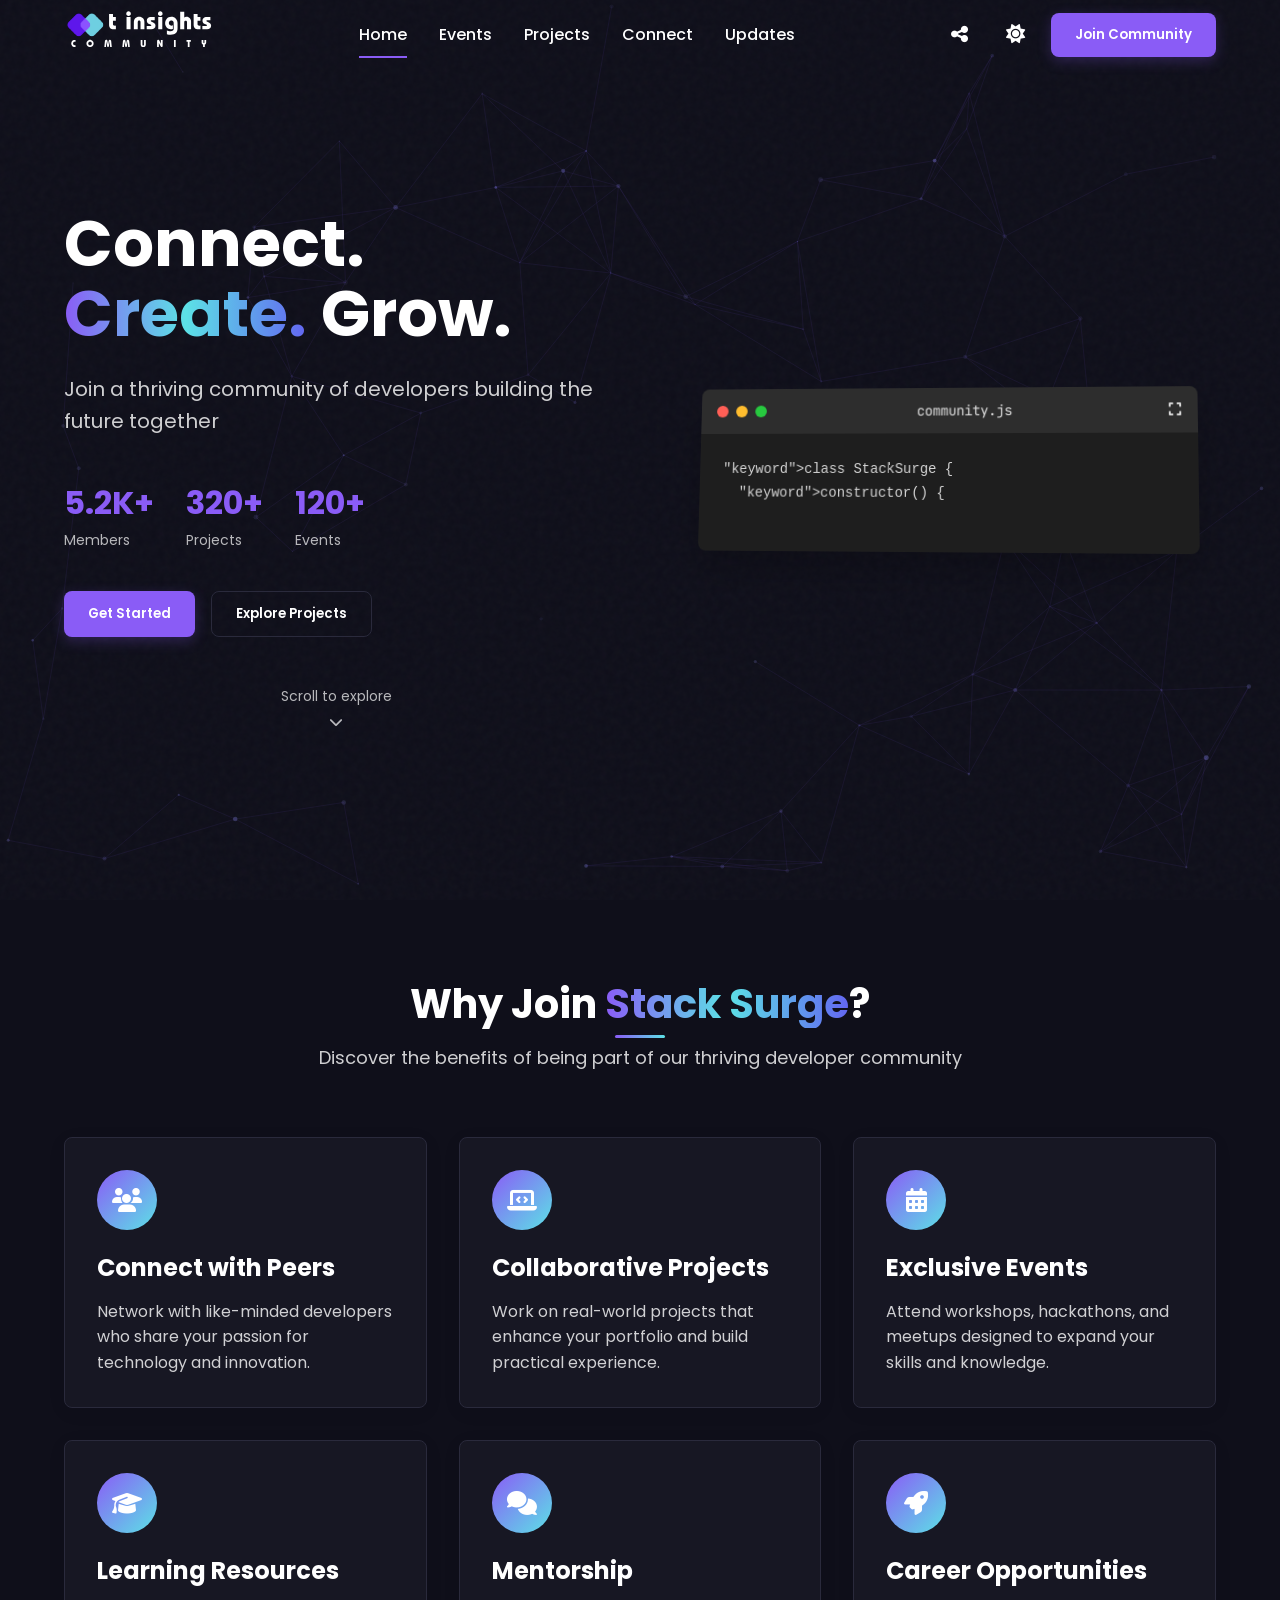
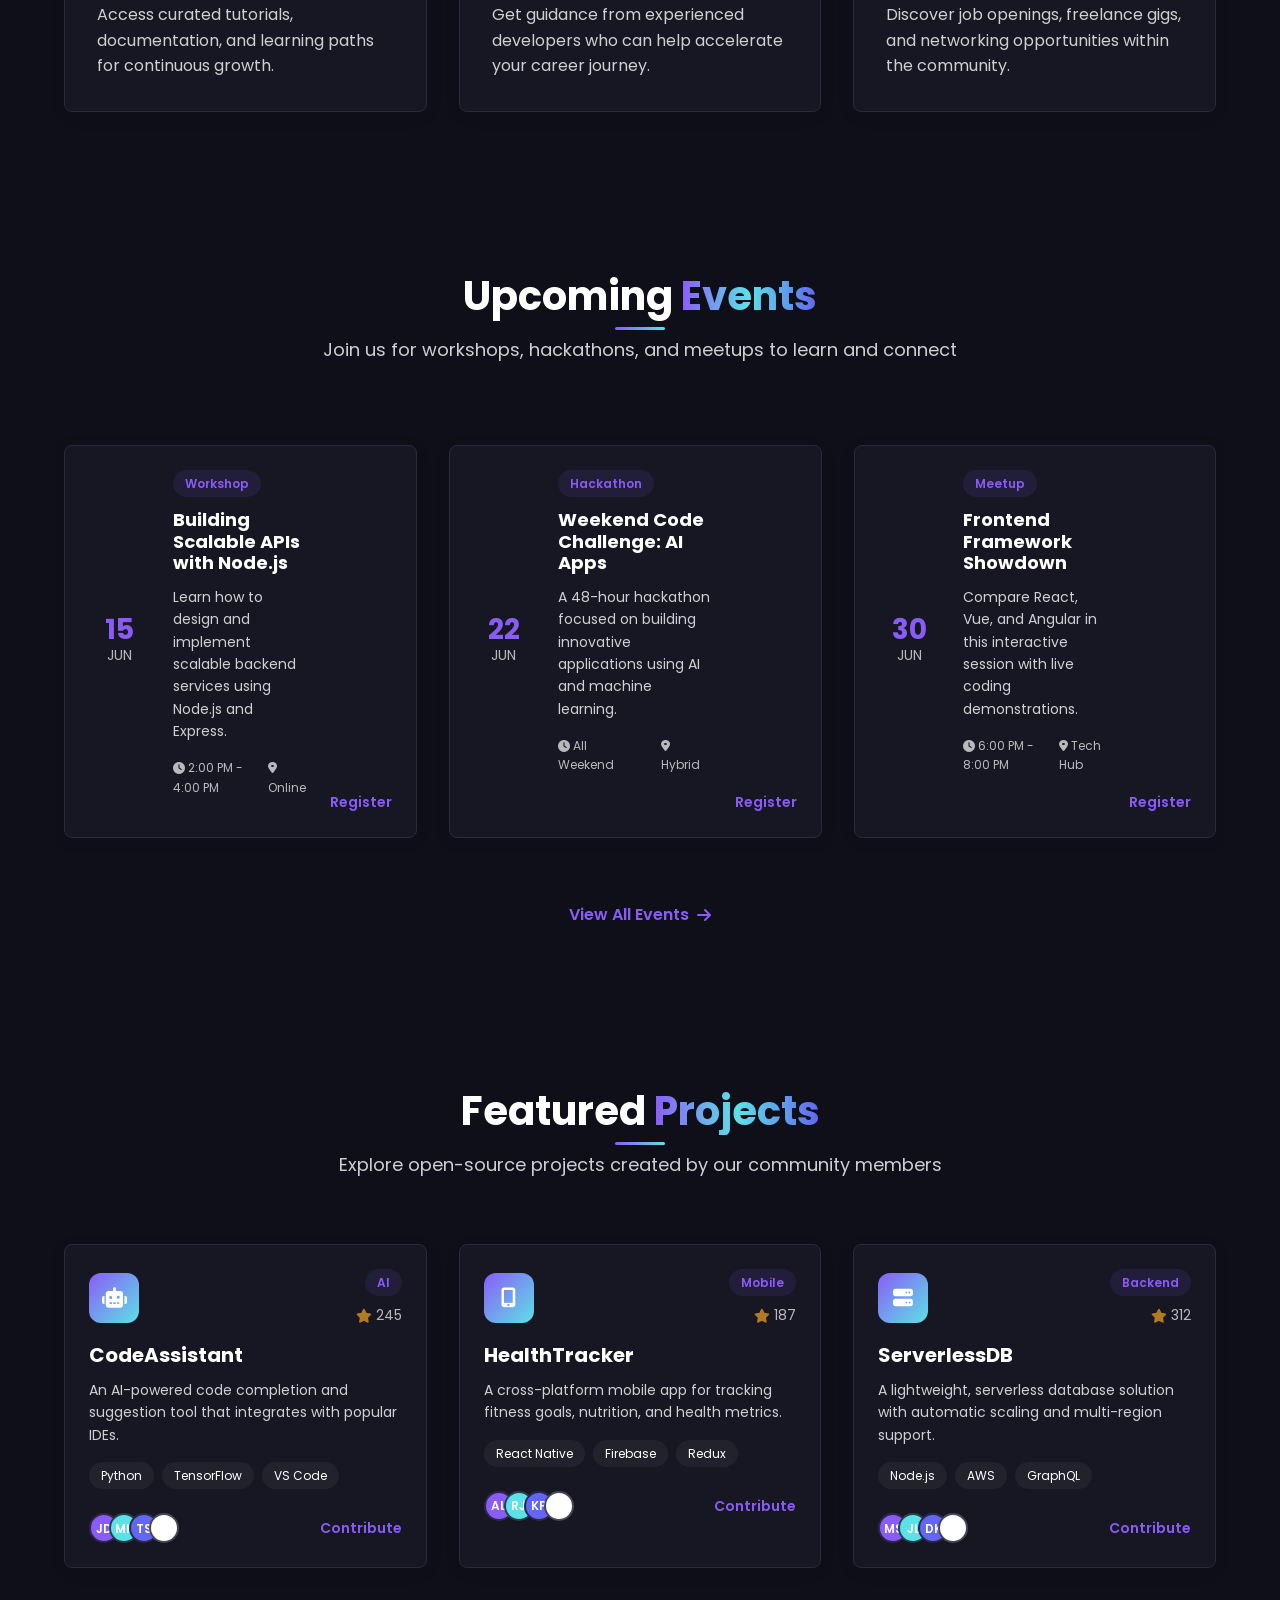
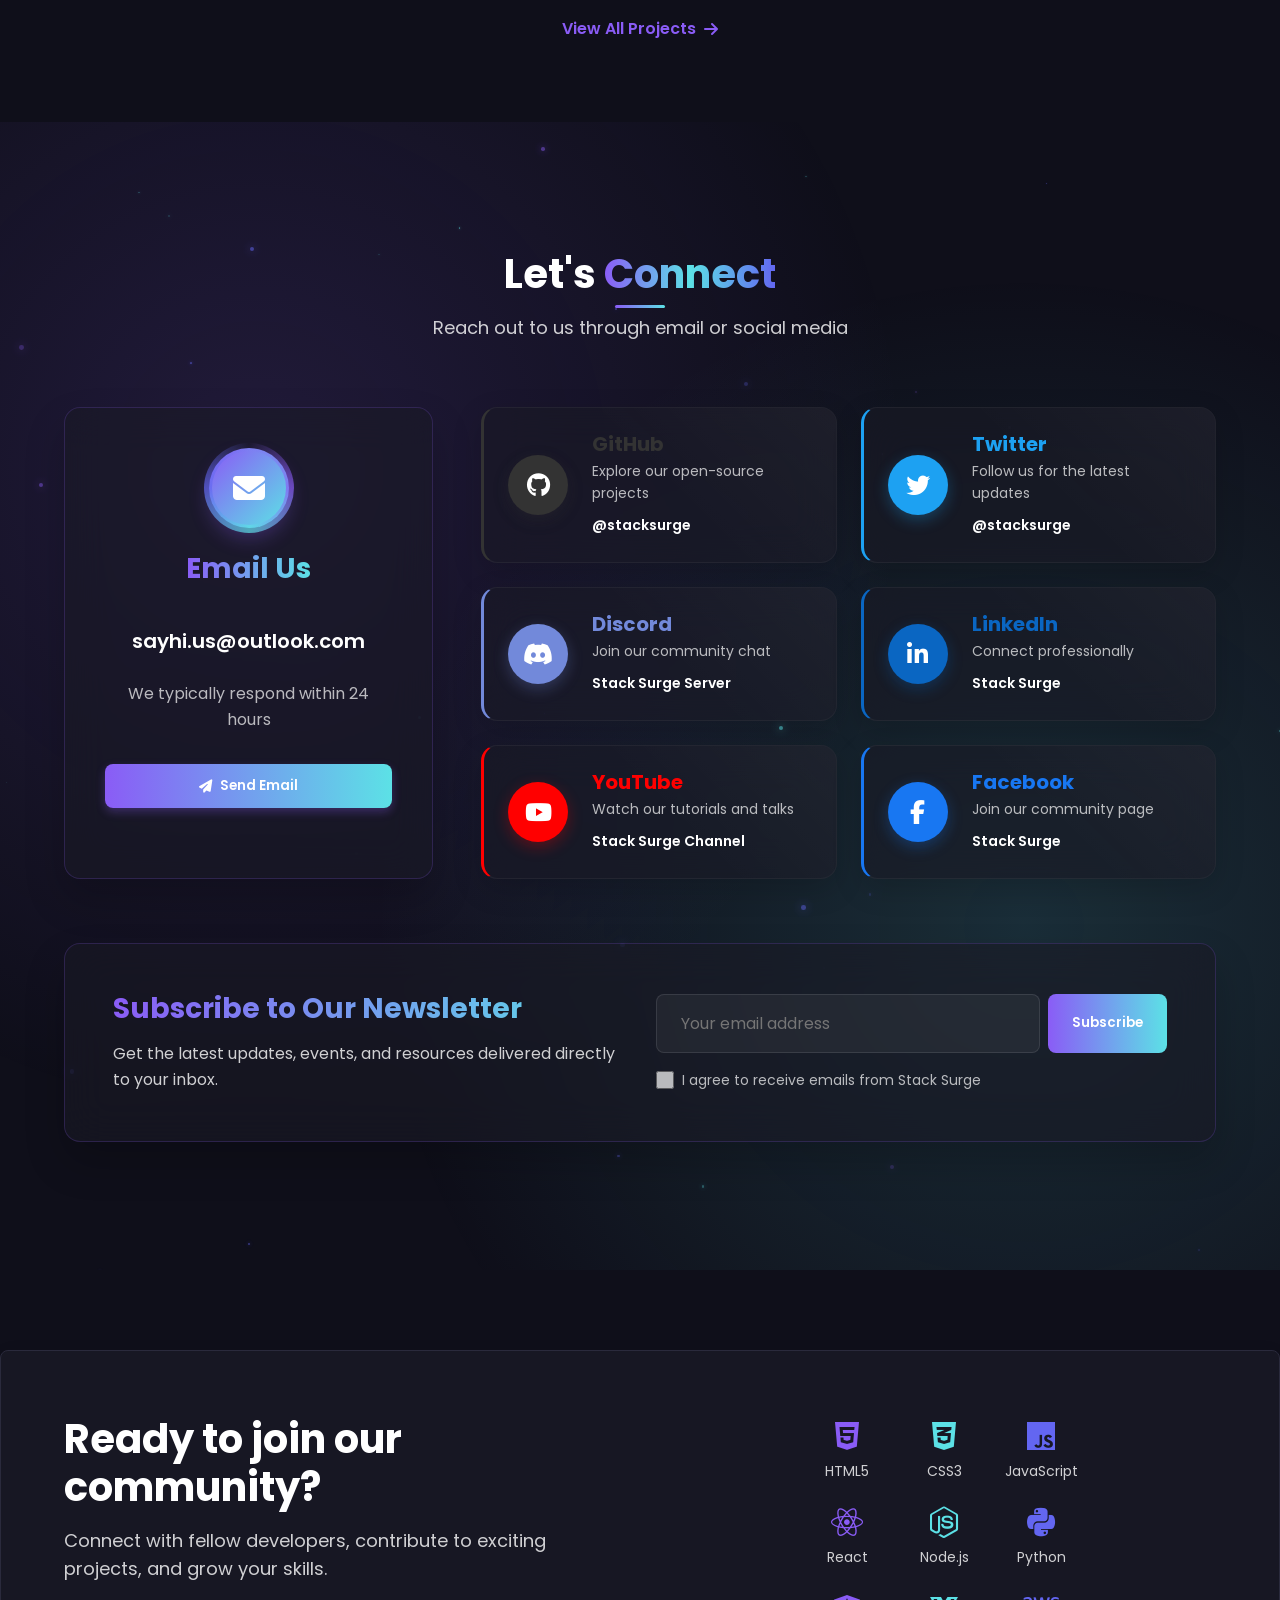
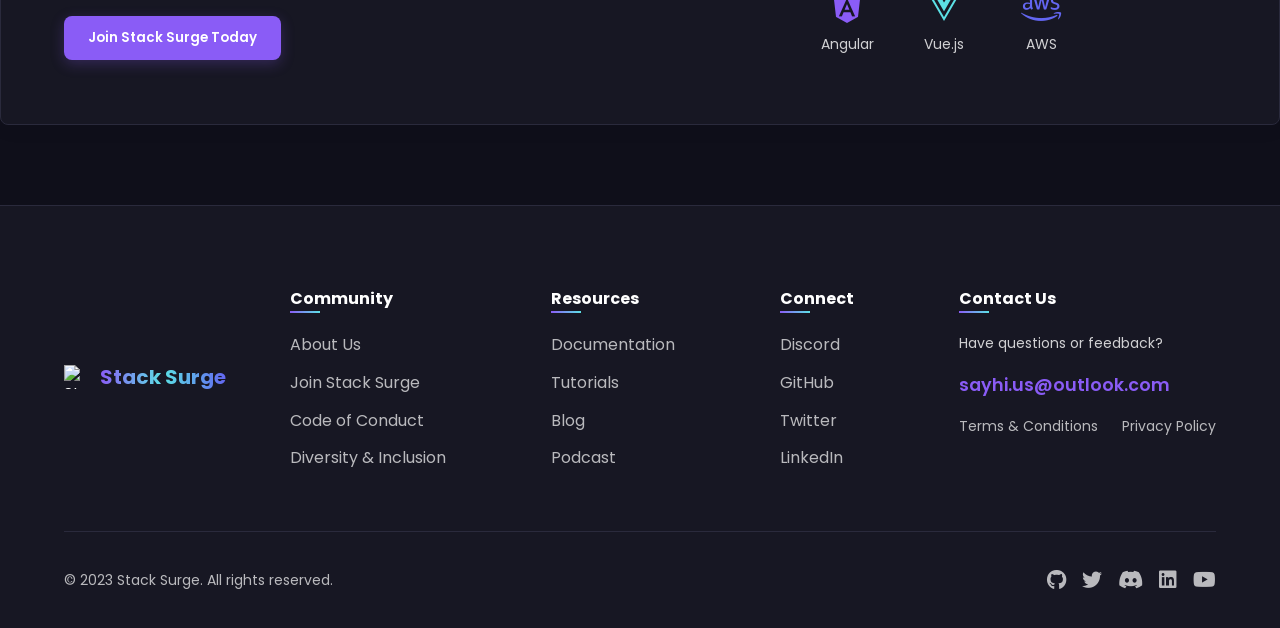
==== index.html @ 778bc913 "first look" ====
<!DOCTYPE html>
<html lang="en">
  <head>
    <meta charset="UTF-8" />
    <meta name="viewport" content="width=device-width, initial-scale=1.0" />
    <title>Stack Surge | Where Developers Connect</title>
    <link rel="stylesheet" href="styles.css" />
    <link
      rel="stylesheet"
      href="https://cdnjs.cloudflare.com/ajax/libs/font-awesome/6.4.0/css/all.min.css"
    />
    <link rel="preconnect" href="https://fonts.googleapis.com" />
    <link rel="preconnect" href="https://fonts.gstatic.com" crossorigin />
    <link
      href="https://fonts.googleapis.com/css2?family=Poppins:wght@300;400;500;600;700&family=JetBrains+Mono:wght@400;500&display=swap"
      rel="stylesheet"
    />
  </head>
  <body class="dark-theme">
    <canvas id="network-canvas"></canvas>
    <div class="noise-overlay"></div>

    <header>
      <div class="container">
        <div class="logo">
          <a href="index.html" aria-label="Home" title="Home"
            ><img
              src="./public/images/white-logo.svg"
              alt="Muhammad S.A. Iqbal"
              width="150"
              height="auto"
              id="themeLogo"
          /></a>
        </div>
        <nav>
          <ul class="nav-links">
            <li><a href="#home" class="active">Home</a></li>
            <li><a href="#events">Events</a></li>
            <li><a href="#projects">Projects</a></li>
            <li><a href="#connect">Connect</a></li>
            <li><a href="update.html">Updates</a></li>
          </ul>
        </nav>
        <div class="nav-right">
          <button class="share-btn" aria-label="Share">
            <i class="fas fa-share-alt"></i>
          </button>
          <button class="theme-toggle" aria-label="Toggle dark/light mode">
            <i class="fas fa-moon"></i>
            <i class="fas fa-sun"></i>
          </button>
          <button class="primary-btn join-btn">Join Community</button>
          <button class="menu-toggle" aria-label="Toggle menu">
            <span></span>
            <span></span>
          </button>
        </div>
      </div>
    </header>

    <main>
      <section id="home" class="hero">
        <div class="container">
          <div class="hero-content">
            <h1 class="hero-title">
              Connect. <span class="gradient-text">Create.</span> Grow.
            </h1>
            <p class="hero-subtitle">
              Join a thriving community of developers building the future
              together
            </p>
            <div class="hero-stats">
              <div class="stat">
                <span class="stat-number">5.2K+</span>
                <span class="stat-label">Members</span>
              </div>
              <div class="stat">
                <span class="stat-number">320+</span>
                <span class="stat-label">Projects</span>
              </div>
              <div class="stat">
                <span class="stat-number">120+</span>
                <span class="stat-label">Events</span>
              </div>
            </div>
            <div class="hero-cta">
              <button class="primary-btn">Get Started</button>
              <button class="secondary-btn">Explore Projects</button>
            </div>
            <div class="scroll-indicator">
              <span>Scroll to explore</span>
              <i class="fas fa-chevron-down"></i>
            </div>
          </div>
          <div class="hero-image">
            <div class="code-editor">
              <div class="editor-header">
                <div class="editor-controls">
                  <span></span>
                  <span></span>
                  <span></span>
                </div>
                <div class="editor-title">community.js</div>
                <div class="editor-actions">
                  <i class="fas fa-expand"></i>
                </div>
              </div>
              <div class="editor-body">
                <pre><code class="language-javascript">class StackSurge {
  constructor() {
    this.members = [];
    this.projects = [];
    this.events = [];
  }

  joinCommunity(developer) {
    this.members.push(developer);
    console.log(`Welcome ${developer.name}!`);
    
    return {
      status: "success",
      message: "You're now part of Stack Surge!"
    };
  }

  createProject(name, tech, description) {
    const newProject = {
      id: this.generateId(),
      name,
      tech,
      description,
      contributors: [],
      createdAt: new Date()
    };
    
    this.projects.push(newProject);
    return newProject;
  }

  scheduleEvent(title, date, type) {
    const event = {
      id: this.generateId(),
      title,
      date,
      type,
      attendees: []
    };
    
    this.events.push(event);
    return event;
  }

  generateId() {
    return Math.random().toString(36).substring(2, 9);
  }
}</code></pre>
              </div>
            </div>
          </div>
        </div>
      </section>

      <section id="features" class="features">
        <div class="container">
          <div class="section-header">
            <h2>Why Join <span class="gradient-text">Stack Surge</span>?</h2>
            <p>
              Discover the benefits of being part of our thriving developer
              community
            </p>
          </div>
          <div class="features-grid">
            <div class="feature-card">
              <div class="feature-icon">
                <i class="fas fa-users"></i>
              </div>
              <h3>Connect with Peers</h3>
              <p>
                Network with like-minded developers who share your passion for
                technology and innovation.
              </p>
            </div>
            <div class="feature-card">
              <div class="feature-icon">
                <i class="fas fa-laptop-code"></i>
              </div>
              <h3>Collaborative Projects</h3>
              <p>
                Work on real-world projects that enhance your portfolio and
                build practical experience.
              </p>
            </div>
            <div class="feature-card">
              <div class="feature-icon">
                <i class="fas fa-calendar-alt"></i>
              </div>
              <h3>Exclusive Events</h3>
              <p>
                Attend workshops, hackathons, and meetups designed to expand
                your skills and knowledge.
              </p>
            </div>
            <div class="feature-card">
              <div class="feature-icon">
                <i class="fas fa-graduation-cap"></i>
              </div>
              <h3>Learning Resources</h3>
              <p>
                Access curated tutorials, documentation, and learning paths for
                continuous growth.
              </p>
            </div>
            <div class="feature-card">
              <div class="feature-icon">
                <i class="fas fa-comments"></i>
              </div>
              <h3>Mentorship</h3>
              <p>
                Get guidance from experienced developers who can help accelerate
                your career journey.
              </p>
            </div>
            <div class="feature-card">
              <div class="feature-icon">
                <i class="fas fa-rocket"></i>
              </div>
              <h3>Career Opportunities</h3>
              <p>
                Discover job openings, freelance gigs, and networking
                opportunities within the community.
              </p>
            </div>
          </div>
        </div>
      </section>

      <section id="events" class="events">
        <div class="container">
          <div class="section-header">
            <h2>Upcoming <span class="gradient-text">Events</span></h2>
            <p>
              Join us for workshops, hackathons, and meetups to learn and
              connect
            </p>
          </div>
          <div class="events-slider">
            <div class="event-card">
              <div class="event-date">
                <span class="day">15</span>
                <span class="month">Jun</span>
              </div>
              <div class="event-content">
                <span class="event-tag">Workshop</span>
                <h3>Building Scalable APIs with Node.js</h3>
                <p>
                  Learn how to design and implement scalable backend services
                  using Node.js and Express.
                </p>
                <div class="event-meta">
                  <span><i class="fas fa-clock"></i> 2:00 PM - 4:00 PM</span>
                  <span><i class="fas fa-map-marker-alt"></i> Online</span>
                </div>
              </div>
              <button class="event-btn">Register</button>
            </div>
            <div class="event-card">
              <div class="event-date">
                <span class="day">22</span>
                <span class="month">Jun</span>
              </div>
              <div class="event-content">
                <span class="event-tag">Hackathon</span>
                <h3>Weekend Code Challenge: AI Apps</h3>
                <p>
                  A 48-hour hackathon focused on building innovative
                  applications using AI and machine learning.
                </p>
                <div class="event-meta">
                  <span><i class="fas fa-clock"></i> All Weekend</span>
                  <span><i class="fas fa-map-marker-alt"></i> Hybrid</span>
                </div>
              </div>
              <button class="event-btn">Register</button>
            </div>
            <div class="event-card">
              <div class="event-date">
                <span class="day">30</span>
                <span class="month">Jun</span>
              </div>
              <div class="event-content">
                <span class="event-tag">Meetup</span>
                <h3>Frontend Framework Showdown</h3>
                <p>
                  Compare React, Vue, and Angular in this interactive session
                  with live coding demonstrations.
                </p>
                <div class="event-meta">
                  <span><i class="fas fa-clock"></i> 6:00 PM - 8:00 PM</span>
                  <span><i class="fas fa-map-marker-alt"></i> Tech Hub</span>
                </div>
              </div>
              <button class="event-btn">Register</button>
            </div>
          </div>
          <div class="view-all">
            <a href="#" class="view-all-link"
              >View All Events <i class="fas fa-arrow-right"></i
            ></a>
          </div>
        </div>
      </section>

      <section id="projects" class="projects">
        <div class="container">
          <div class="section-header">
            <h2>Featured <span class="gradient-text">Projects</span></h2>
            <p>Explore open-source projects created by our community members</p>
          </div>
          <div class="projects-grid">
            <div class="project-card">
              <div class="project-header">
                <div class="project-logo">
                  <i class="fas fa-robot"></i>
                </div>
                <div class="project-meta">
                  <span class="project-tag">AI</span>
                  <div class="project-stars">
                    <i class="fas fa-star"></i>
                    <span>245</span>
                  </div>
                </div>
              </div>
              <h3>CodeAssistant</h3>
              <p>
                An AI-powered code completion and suggestion tool that
                integrates with popular IDEs.
              </p>
              <div class="project-tech">
                <span>Python</span>
                <span>TensorFlow</span>
                <span>VS Code</span>
              </div>
              <div class="project-contributors">
                <div class="contributor-avatars">
                  <div class="avatar">JD</div>
                  <div class="avatar">MK</div>
                  <div class="avatar">TS</div>
                  <div class="avatar">+4</div>
                </div>
                <a href="#" class="contribute-link">Contribute</a>
              </div>
            </div>
            <div class="project-card">
              <div class="project-header">
                <div class="project-logo">
                  <i class="fas fa-mobile-alt"></i>
                </div>
                <div class="project-meta">
                  <span class="project-tag">Mobile</span>
                  <div class="project-stars">
                    <i class="fas fa-star"></i>
                    <span>187</span>
                  </div>
                </div>
              </div>
              <h3>HealthTracker</h3>
              <p>
                A cross-platform mobile app for tracking fitness goals,
                nutrition, and health metrics.
              </p>
              <div class="project-tech">
                <span>React Native</span>
                <span>Firebase</span>
                <span>Redux</span>
              </div>
              <div class="project-contributors">
                <div class="contributor-avatars">
                  <div class="avatar">AL</div>
                  <div class="avatar">RJ</div>
                  <div class="avatar">KP</div>
                  <div class="avatar">+2</div>
                </div>
                <a href="#" class="contribute-link">Contribute</a>
              </div>
            </div>
            <div class="project-card">
              <div class="project-header">
                <div class="project-logo">
                  <i class="fas fa-server"></i>
                </div>
                <div class="project-meta">
                  <span class="project-tag">Backend</span>
                  <div class="project-stars">
                    <i class="fas fa-star"></i>
                    <span>312</span>
                  </div>
                </div>
              </div>
              <h3>ServerlessDB</h3>
              <p>
                A lightweight, serverless database solution with automatic
                scaling and multi-region support.
              </p>
              <div class="project-tech">
                <span>Node.js</span>
                <span>AWS</span>
                <span>GraphQL</span>
              </div>
              <div class="project-contributors">
                <div class="contributor-avatars">
                  <div class="avatar">MS</div>
                  <div class="avatar">JL</div>
                  <div class="avatar">DK</div>
                  <div class="avatar">+6</div>
                </div>
                <a href="#" class="contribute-link">Contribute</a>
              </div>
            </div>
          </div>
          <div class="view-all">
            <a href="#" class="view-all-link"
              >View All Projects <i class="fas fa-arrow-right"></i
            ></a>
          </div>
        </div>
      </section>

      <!-- Connect Section -->
      <section id="connect" class="connect">
        <div class="connect-bg">
          <div class="connect-particles"></div>
        </div>
        <div class="container">
          <div class="section-header">
            <h2>Let's <span class="gradient-text">Connect</span></h2>
            <p>Reach out to us through email or social media</p>
          </div>

          <div class="connect-wrapper">
            <div class="connect-email-card">
              <div class="email-card-inner">
                <div class="email-header">
                  <div class="email-icon-container">
                    <i class="fas fa-envelope"></i>
                  </div>
                  <h3>Email Us</h3>
                </div>
                <div class="email-content">
                  <a href="mailto:sayhi.us@outlook.com" class="email-address">
                    <span>sayhi.us@outlook.com</span>
                  </a>
                  <p>We typically respond within 24 hours</p>
                  <button class="email-cta">
                    <i class="fas fa-paper-plane"></i>
                    <span>Send Email</span>
                  </button>
                </div>
              </div>
            </div>

            <div class="connect-social-container">
              <div class="social-card" data-platform="github">
                <div class="social-icon">
                  <i class="fab fa-github"></i>
                </div>
                <div class="social-content">
                  <h4>GitHub</h4>
                  <p>Explore our open-source projects</p>
                  <a href="#" class="social-link">@stacksurge</a>
                </div>
              </div>

              <div class="social-card" data-platform="twitter">
                <div class="social-icon">
                  <i class="fab fa-twitter"></i>
                </div>
                <div class="social-content">
                  <h4>Twitter</h4>
                  <p>Follow us for the latest updates</p>
                  <a href="#" class="social-link">@stacksurge</a>
                </div>
              </div>

              <div class="social-card" data-platform="discord">
                <div class="social-icon">
                  <i class="fab fa-discord"></i>
                </div>
                <div class="social-content">
                  <h4>Discord</h4>
                  <p>Join our community chat</p>
                  <a href="#" class="social-link">Stack Surge Server</a>
                </div>
              </div>

              <div class="social-card" data-platform="linkedin">
                <div class="social-icon">
                  <i class="fab fa-linkedin-in"></i>
                </div>
                <div class="social-content">
                  <h4>LinkedIn</h4>
                  <p>Connect professionally</p>
                  <a href="#" class="social-link">Stack Surge</a>
                </div>
              </div>

              <div class="social-card" data-platform="youtube">
                <div class="social-icon">
                  <i class="fab fa-youtube"></i>
                </div>
                <div class="social-content">
                  <h4>YouTube</h4>
                  <p>Watch our tutorials and talks</p>
                  <a href="#" class="social-link">Stack Surge Channel</a>
                </div>
              </div>

              <div class="social-card" data-platform="facebook">
                <div class="social-icon">
                  <i class="fab fa-facebook-f"></i>
                </div>
                <div class="social-content">
                  <h4>Facebook</h4>
                  <p>Join our community page</p>
                  <a href="#" class="social-link">Stack Surge</a>
                </div>
              </div>
            </div>
          </div>

          <div class="connect-newsletter">
            <div class="newsletter-content">
              <h3>Subscribe to Our Newsletter</h3>
              <p>
                Get the latest updates, events, and resources delivered directly
                to your inbox.
              </p>
            </div>
            <form class="newsletter-form">
              <div class="form-group">
                <input type="email" placeholder="Your email address" required />
                <button type="submit">Subscribe</button>
              </div>
              <div class="form-privacy">
                <label>
                  <input type="checkbox" required />
                  <span>I agree to receive emails from Stack Surge</span>
                </label>
              </div>
            </form>
          </div>
        </div>
      </section>

      <section id="join" class="join-section">
        <div class="container">
          <div class="join-content">
            <h2>Ready to join our community?</h2>
            <p>
              Connect with fellow developers, contribute to exciting projects,
              and grow your skills.
            </p>
            <button class="primary-btn">Join Stack Surge Today</button>
          </div>
          <div class="join-image">
            <div class="tech-stack">
              <div class="tech-item" style="--delay: 0s">
                <i class="fab fa-html5"></i>
                <span>HTML5</span>
              </div>
              <div class="tech-item" style="--delay: 0.1s">
                <i class="fab fa-css3-alt"></i>
                <span>CSS3</span>
              </div>
              <div class="tech-item" style="--delay: 0.2s">
                <i class="fab fa-js"></i>
                <span>JavaScript</span>
              </div>
              <div class="tech-item" style="--delay: 0.3s">
                <i class="fab fa-react"></i>
                <span>React</span>
              </div>
              <div class="tech-item" style="--delay: 0.4s">
                <i class="fab fa-node-js"></i>
                <span>Node.js</span>
              </div>
              <div class="tech-item" style="--delay: 0.5s">
                <i class="fab fa-python"></i>
                <span>Python</span>
              </div>
              <div class="tech-item" style="--delay: 0.6s">
                <i class="fab fa-angular"></i>
                <span>Angular</span>
              </div>
              <div class="tech-item" style="--delay: 0.7s">
                <i class="fab fa-vuejs"></i>
                <span>Vue.js</span>
              </div>
              <div class="tech-item" style="--delay: 0.8s">
                <i class="fab fa-aws"></i>
                <span>AWS</span>
              </div>
            </div>
          </div>
        </div>
      </section>
    </main>

    <footer>
      <div class="container">
        <div class="footer-content">
          <div class="footer-logo">
            <div class="logo-img small">
              <img src="images/logo.png" alt="Stack Surge Logo" />
            </div>
            <h3>Stack Surge</h3>
          </div>
          <div class="footer-links">
            <div class="footer-column">
              <h4>Community</h4>
              <ul>
                <li><a href="#">About Us</a></li>
                <li><a href="#">Join Stack Surge</a></li>
                <li><a href="#">Code of Conduct</a></li>
                <li><a href="#">Diversity & Inclusion</a></li>
              </ul>
            </div>
            <div class="footer-column">
              <h4>Resources</h4>
              <ul>
                <li><a href="#">Documentation</a></li>
                <li><a href="#">Tutorials</a></li>
                <li><a href="#">Blog</a></li>
                <li><a href="#">Podcast</a></li>
              </ul>
            </div>
            <div class="footer-column">
              <h4>Connect</h4>
              <ul>
                <li><a href="#">Discord</a></li>
                <li><a href="#">GitHub</a></li>
                <li><a href="#">Twitter</a></li>
                <li><a href="#">LinkedIn</a></li>
              </ul>
            </div>
            <div class="footer-column">
              <h4>Contact Us</h4>
              <p>Have questions or feedback?</p>
              <a href="mailto:sayhi.us@outlook.com" class="footer-email"
                >sayhi.us@outlook.com</a
              >
              <div class="footer-legal">
                <a href="terms.html">Terms & Conditions</a>
                <a href="#">Privacy Policy</a>
              </div>
            </div>
          </div>
        </div>
        <div class="footer-bottom">
          <p>&copy; 2023 Stack Surge. All rights reserved.</p>
          <div class="footer-social">
            <a href="#"><i class="fab fa-github"></i></a>
            <a href="#"><i class="fab fa-twitter"></i></a>
            <a href="#"><i class="fab fa-discord"></i></a>
            <a href="#"><i class="fab fa-linkedin"></i></a>
            <a href="#"><i class="fab fa-youtube"></i></a>
          </div>
        </div>
      </div>
    </footer>

    <button id="back-to-top" aria-label="Back to top">
      <i class="fas fa-arrow-up"></i>
    </button>

    <!-- Share Modal -->
    <div class="share-modal">
      <div class="share-modal-content">
        <button class="share-modal-close">
          <i class="fas fa-times"></i>
        </button>
        <h3 class="share-modal-title">Share Stack Surge</h3>
        <div class="share-options">
          <div class="share-option" data-platform="twitter">
            <i class="fab fa-twitter" style="color: #1da1f2"></i>
            <span>Twitter</span>
          </div>
          <div class="share-option" data-platform="facebook">
            <i class="fab fa-facebook-f" style="color: #1877f2"></i>
            <span>Facebook</span>
          </div>
          <div class="share-option" data-platform="linkedin">
            <i class="fab fa-linkedin-in" style="color: #0a66c2"></i>
            <span>LinkedIn</span>
          </div>
          <div class="share-option" data-platform="whatsapp">
            <i class="fab fa-whatsapp" style="color: #25d366"></i>
            <span>WhatsApp</span>
          </div>
        </div>
        <div class="share-link-container">
          <input
            type="text"
            class="share-link-input"
            value="https://stacksurge.com"
            readonly
          />
          <button class="share-link-copy">Copy</button>
        </div>
      </div>
    </div>

    <script src="script.js"></script>
    <script src="network-bg.js"></script>
    <script>
      // Share functionality
      const shareBtn = document.querySelector(".share-btn");
      const shareModal = document.querySelector(".share-modal");
      const shareModalClose = document.querySelector(".share-modal-close");
      const shareOptions = document.querySelectorAll(".share-option");
      const shareLinkCopy = document.querySelector(".share-link-copy");
      const shareLinkInput = document.querySelector(".share-link-input");

      // Open share modal
      if (shareBtn) {
        shareBtn.addEventListener("click", () => {
          shareModal.classList.add("active");
        });
      }

      // Close share modal
      if (shareModalClose) {
        shareModalClose.addEventListener("click", () => {
          shareModal.classList.remove("active");
        });
      }

      // Close modal when clicking outside
      if (shareModal) {
        shareModal.addEventListener("click", (e) => {
          if (e.target === shareModal) {
            shareModal.classList.remove("active");
          }
        });
      }

      // Share options
      if (shareOptions) {
        shareOptions.forEach((option) => {
          option.addEventListener("click", () => {
            const platform = option.getAttribute("data-platform");
            const url = encodeURIComponent(window.location.href);
            const text = encodeURIComponent(
              "Check out Stack Surge - A community for developers!"
            );

            let shareUrl = "";

            switch (platform) {
              case "twitter":
                shareUrl = `https://twitter.com/intent/tweet?url=${url}&text=${text}`;
                break;
              case "facebook":
                shareUrl = `https://www.facebook.com/sharer/sharer.php?u=${url}`;
                break;
              case "linkedin":
                shareUrl = `https://www.linkedin.com/sharing/share-offsite/?url=${url}`;
                break;
              case "whatsapp":
                shareUrl = `https://wa.me/?text=${text}%20${url}`;
                break;
            }

            if (shareUrl) {
              window.open(shareUrl, "_blank");
            }
          });
        });
      }

      // Copy link
      if (shareLinkCopy && shareLinkInput) {
        shareLinkCopy.addEventListener("click", () => {
          shareLinkInput.select();
          document.execCommand("copy");

          shareLinkCopy.textContent = "Copied!";
          setTimeout(() => {
            shareLinkCopy.textContent = "Copy";
          }, 2000);
        });
      }

      // Active menu item
      const navLinks = document.querySelectorAll(".nav-links a");

      // Set active class based on scroll position
      window.addEventListener("scroll", () => {
        let current = "";

        const sections = document.querySelectorAll("section");
        sections.forEach((section) => {
          const sectionTop = section.offsetTop;
          const sectionHeight = section.clientHeight;

          if (window.pageYOffset >= sectionTop - 100) {
            current = section.getAttribute("id");
          }
        });

        navLinks.forEach((link) => {
          link.classList.remove("active");
          if (link.getAttribute("href") === `#${current}`) {
            link.classList.add("active");
          }
        });
      });
    </script>
    <style>
      .footer-email {
        display: inline-block;
        font-size: 1.1rem;
        font-weight: 600;
        color: var(--primary);
        margin-bottom: 1rem;
        transition: all 0.3s ease;
      }

      .footer-email:hover {
        color: var(--secondary);
        text-decoration: underline;
      }

      .footer-legal {
        display: flex;
        gap: 1.5rem;
        font-size: 0.875rem;
      }

      .footer-legal a {
        color: var(--foreground);
        opacity: 0.7;
        transition: all 0.2s ease;
      }

      .footer-legal a:hover {
        opacity: 1;
        color: var(--primary);
      }
    </style>
  </body>
</html>
---- styles.css ----
:root {
  --primary: #8a5cf6;
  --primary-dark: #7349d3;
  --secondary: #5ce1e6;
  --secondary-dark: #3bc7cc;
  --accent: #6366f1;
  --accent-dark: #4f46e5;
  --success: #10b981;
  --warning: #f59e0b;
  --error: #ef4444;
  --background: #0f0f1a;
  --foreground: #ffffff;
  --card: rgba(26, 26, 38, 0.8);
  --card-foreground: #ffffff;
  --border: #2a2a3c;
  --input: #2a2a3c;
  --ring: #8a5cf6;
  --radius: 0.5rem;
  --header-height: 70px;
  --font-sans: "Poppins", -apple-system, BlinkMacSystemFont, "Segoe UI", Roboto, "Helvetica Neue", Arial, sans-serif;
  --font-mono: "JetBrains Mono", monospace;

  /* Social Media Colors */
  --github-color: #333333;
  --twitter-color: #1da1f2;
  --discord-color: #7289da;
  --linkedin-color: #0a66c2;
  --youtube-color: #ff0000;
  --facebook-color: #1877f2;
}

.light-theme {
  --background: #f8f9fa;
  --foreground: #111111;
  --card: rgba(255, 255, 255, 0.8);
  --card-foreground: #111111;
  --border: #e2e8f0;
  --input: #f1f5f9;
}

.dark-theme {
  --background: #0f0f1a;
  --foreground: #ffffff;
  --card: rgba(26, 26, 38, 0.8);
  --card-foreground: #ffffff;
  --border: #2a2a3c;
  --input: #2a2a3c;
}

* {
  margin: 0;
  padding: 0;
  box-sizing: border-box;
}

html {
  scroll-behavior: smooth;
  font-size: 16px;
}

body {
  font-family: var(--font-sans);
  background-color: var(--background);
  color: var(--foreground);
  line-height: 1.6;
  overflow-x: hidden;
  position: relative;
  min-height: 100vh;
  transition: background-color 0.3s ease, color 0.3s ease;
}

/* Network Canvas */
#network-canvas {
  position: fixed;
  top: 0;
  left: 0;
  width: 100%;
  height: 100%;
  z-index: -2;
  background-color: var(--background);
  transition: background-color 0.3s ease;
}

/* Noise Overlay */
.noise-overlay {
  position: fixed;
  top: 0;
  left: 0;
  width: 100%;
  height: 100%;
  background-image: url("data:image/svg+xml,%3Csvg viewBox='0 0 200 200' xmlns='http://www.w3.org/2000/svg'%3E%3Cfilter id='noiseFilter'%3E%3CfeTurbulence type='fractalNoise' baseFrequency='0.65' numOctaves='3' stitchTiles='stitch'/%3E%3C/filter%3E%3Crect width='100%25' height='100%25' filter='url(%23noiseFilter)'/%3E%3C/svg%3E");
  opacity: 0.03;
  pointer-events: none;
  z-index: -1;
}

/* Container */
.container {
  width: 100%;
  max-width: 1200px;
  margin: 0 auto;
  padding: 0 1.5rem;
}

/* Typography */
h1,
h2,
h3,
h4,
h5,
h6 {
  font-weight: 700;
  line-height: 1.2;
  margin-bottom: 1rem;
}

h1 {
  font-size: 3.5rem;
}

h2 {
  font-size: 2.5rem;
}

h3 {
  font-size: 1.5rem;
}

p {
  margin-bottom: 1rem;
}

a {
  color: var(--primary);
  text-decoration: none;
  transition: color 0.2s ease;
}

a:hover {
  color: var(--primary-dark);
}

.gradient-text {
  background: linear-gradient(90deg, var(--primary), var(--secondary), var(--accent));
  -webkit-background-clip: text;
  background-clip: text;
  color: transparent;
  display: inline-block;
}

/* Buttons */
button {
  font-family: var(--font-sans);
  cursor: pointer;
  border: none;
  outline: none;
  transition: all 0.2s ease;
}

.primary-btn {
  background-color: var(--primary);
  color: white;
  font-weight: 600;
  padding: 0.75rem 1.5rem;
  border-radius: var(--radius);
  box-shadow: 0 4px 14px rgba(138, 92, 246, 0.25);
  transition: all 0.2s ease;
  position: relative;
  overflow: hidden;
  z-index: 1;
}

.primary-btn::before {
  content: "";
  position: absolute;
  top: 0;
  left: -100%;
  width: 100%;
  height: 100%;
  background: linear-gradient(90deg, transparent, rgba(255, 255, 255, 0.2), transparent);
  transition: left 0.7s ease;
  z-index: -1;
}

.primary-btn:hover::before {
  left: 100%;
}

.primary-btn:hover {
  background-color: var(--primary-dark);
  transform: translateY(-2px);
  box-shadow: 0 6px 20px rgba(138, 92, 246, 0.35);
}

.secondary-btn {
  background-color: transparent;
  color: var(--foreground);
  font-weight: 600;
  padding: 0.75rem 1.5rem;
  border-radius: var(--radius);
  border: 1px solid var(--border);
  transition: all 0.2s ease;
}

.secondary-btn:hover {
  background-color: rgba(255, 255, 255, 0.05);
  transform: translateY(-2px);
}

/* Header - Updated to be fully transparent */
header {
  position: fixed;
  top: 0;
  left: 0;
  width: 100%;
  height: var(--header-height);
  background-color: transparent;
  z-index: 100;
  transition: all 0.3s ease;
}

header.scrolled {
  background-color: rgba(15, 15, 26, 0.8);
  backdrop-filter: blur(10px);
  border-bottom: 1px solid var(--border);
}

.light-theme header.scrolled {
  background-color: rgba(248, 249, 250, 0.8);
  backdrop-filter: blur(10px);
  border-bottom: 1px solid var(--border);
}

header .container {
  display: flex;
  justify-content: space-between;
  align-items: center;
  height: 100%;
}

.logo {
  display: flex;
  align-items: center;
  gap: 0.75rem;
}

.logo h1 {
  font-size: 1.5rem;
  margin-bottom: 0;
  background: linear-gradient(90deg, var(--primary), var(--secondary));
  -webkit-background-clip: text;
  background-clip: text;
  color: transparent;
}

.logo-img {
  width: 36px;
  height: 36px;
  display: flex;
  align-items: center;
  justify-content: center;
}

.logo-img img {
  width: 100%;
  height: 100%;
  object-fit: contain;
}

.logo-img.small {
  width: 24px;
  height: 24px;
}

/* Updated navigation links with underline style */
.nav-links {
  display: flex;
  list-style: none;
  gap: 2rem;
}

.nav-links a {
  color: var(--foreground);
  font-weight: 500;
  position: relative;
  padding: 0.5rem 0;
}

.nav-links a::after {
  content: "";
  position: absolute;
  bottom: -4px;
  left: 0;
  width: 0;
  height: 2px;
  background: var(--primary);
  transition: width 0.3s ease;
}

.nav-links a:hover::after {
  width: 100%;
}

.nav-links a.active::after {
  width: 100%;
  background: var(--primary);
}

.nav-right {
  display: flex;
  align-items: center;
  gap: 1rem;
}

/* Share button */
.share-btn {
  background: none;
  border: none;
  color: var(--foreground);
  font-size: 1.2rem;
  cursor: pointer;
  display: flex;
  align-items: center;
  justify-content: center;
  width: 40px;
  height: 40px;
  border-radius: 50%;
  transition: background-color 0.2s ease;
}

.share-btn:hover {
  background-color: rgba(255, 255, 255, 0.05);
}

/* Theme toggle - Fixed */
.theme-toggle {
  background: none;
  border: none;
  color: var(--foreground);
  font-size: 1.2rem;
  cursor: pointer;
  display: flex;
  align-items: center;
  justify-content: center;
  width: 40px;
  height: 40px;
  border-radius: 50%;
  transition: background-color 0.2s ease;
}

.theme-toggle:hover {
  background-color: rgba(255, 255, 255, 0.05);
}

.theme-toggle .fa-sun {
  display: none;
}

.dark-theme .theme-toggle .fa-moon {
  display: none;
}

.dark-theme .theme-toggle .fa-sun {
  display: block;
}

.light-theme .theme-toggle .fa-sun {
  display: none;
}

.light-theme .theme-toggle .fa-moon {
  display: block;
}

.menu-toggle {
  display: none;
  background: none;
  border: none;
  width: 30px;
  height: 20px;
  position: relative;
  cursor: pointer;
}

.menu-toggle span {
  display: block;
  position: absolute;
  height: 2px;
  width: 100%;
  background-color: var(--foreground);
  border-radius: 2px;
  transition: all 0.3s ease;
}

.menu-toggle span:first-child {
  top: 0;
}

.menu-toggle span:last-child {
  bottom: 0;
}

.menu-toggle.active span:first-child {
  transform: rotate(45deg);
  top: 9px;
}

.menu-toggle.active span:last-child {
  transform: rotate(-45deg);
  bottom: 9px;
}

/* Hero Section */
.hero {
  padding: calc(var(--header-height) + 3rem) 0 5rem;
  min-height: 100vh;
  display: flex;
  align-items: center;
}

.hero .container {
  display: flex;
  align-items: center;
  gap: 4rem;
}

.hero-content {
  flex: 1;
}

.hero-title {
  font-size: 4rem;
  line-height: 1.1;
  margin-bottom: 1.5rem;
}

.hero-subtitle {
  font-size: 1.25rem;
  margin-bottom: 2.5rem;
  opacity: 0.8;
}

.hero-stats {
  display: flex;
  gap: 2rem;
  margin-bottom: 2.5rem;
}

.stat {
  display: flex;
  flex-direction: column;
}

.stat-number {
  font-size: 2rem;
  font-weight: 700;
  color: var(--primary);
}

.stat-label {
  font-size: 0.875rem;
  opacity: 0.7;
}

.hero-cta {
  display: flex;
  gap: 1rem;
  margin-bottom: 3rem;
}

.hero-image {
  flex: 1;
  display: flex;
  justify-content: center;
  align-items: center;
}

.scroll-indicator {
  display: flex;
  flex-direction: column;
  align-items: center;
  gap: 0.5rem;
  font-size: 0.875rem;
  opacity: 0.7;
  animation: bounce 2s infinite;
}

@keyframes bounce {
  0%,
  20%,
  50%,
  80%,
  100% {
    transform: translateY(0);
  }
  40% {
    transform: translateY(-10px);
  }
  60% {
    transform: translateY(-5px);
  }
}

/* Code Editor */
.code-editor {
  width: 100%;
  max-width: 500px;
  background-color: #1e1e1e;
  border-radius: var(--radius);
  overflow: hidden;
  box-shadow: 0 20px 40px rgba(0, 0, 0, 0.2);
  transform: perspective(1000px) rotateY(-5deg) rotateX(5deg);
  transition: transform 0.3s ease;
}

.code-editor:hover {
  transform: perspective(1000px) rotateY(0) rotateX(0);
}

.editor-header {
  background-color: #2d2d2d;
  padding: 0.75rem 1rem;
  display: flex;
  align-items: center;
  justify-content: space-between;
}

.editor-controls {
  display: flex;
  gap: 8px;
}

.editor-controls span {
  width: 12px;
  height: 12px;
  border-radius: 50%;
}

.editor-controls span:nth-child(1) {
  background-color: #ff5f56;
}

.editor-controls span:nth-child(2) {
  background-color: #ffbd2e;
}

.editor-controls span:nth-child(3) {
  background-color: #27c93f;
}

.editor-title {
  color: #ddd;
  font-size: 0.875rem;
  font-family: var(--font-mono);
}

.editor-actions {
  color: #ddd;
  font-size: 0.875rem;
}

.editor-body {
  padding: 1.5rem;
  max-height: 400px;
  overflow: hidden;
}

.editor-body pre {
  margin: 0;
  font-family: var(--font-mono);
  font-size: 0.875rem;
  line-height: 1.6;
}

.editor-body code {
  color: #d4d4d4;
}

.language-javascript .keyword {
  color: #569cd6;
}

.language-javascript .string {
  color: #ce9178;
}

.language-javascript .function {
  color: #dcdcaa;
}

.language-javascript .comment {
  color: #6a9955;
}

.language-javascript .class {
  color: #4ec9b0;
}

/* Section Styles */
section {
  padding: 5rem 0;
  position: relative;
}

.section-header {
  text-align: center;
  max-width: 700px;
  margin: 0 auto 4rem;
}

.section-header h2 {
  position: relative;
  display: inline-block;
}

.section-header h2::after {
  content: "";
  position: absolute;
  bottom: -10px;
  left: 50%;
  transform: translateX(-50%);
  width: 50px;
  height: 3px;
  background: linear-gradient(90deg, var(--primary), var(--secondary));
  border-radius: 3px;
}

.section-header p {
  font-size: 1.125rem;
  opacity: 0.8;
}

/* Features Section */
.features-grid {
  display: grid;
  grid-template-columns: repeat(auto-fill, minmax(300px, 1fr));
  gap: 2rem;
}

.feature-card {
  background-color: var(--card);
  border-radius: var(--radius);
  padding: 2rem;
  box-shadow: 0 4px 20px rgba(0, 0, 0, 0.05);
  transition: transform 0.3s ease, box-shadow 0.3s ease;
  border: 1px solid var(--border);
}

.feature-card:hover {
  transform: translateY(-5px);
  box-shadow: 0 10px 25px rgba(0, 0, 0, 0.15);
}

.feature-icon {
  width: 60px;
  height: 60px;
  border-radius: 50%;
  background: linear-gradient(135deg, var(--primary), var(--secondary));
  display: flex;
  align-items: center;
  justify-content: center;
  margin-bottom: 1.5rem;
  color: white;
  font-size: 1.5rem;
  transition: transform 0.3s ease, box-shadow 0.3s ease;
}

.feature-icon:hover {
  transform: scale(1.1);
  box-shadow: 0 10px 25px rgba(0, 0, 0, 0.15);
}

.feature-card h3 {
  margin-bottom: 1rem;
}

.feature-card p {
  opacity: 0.8;
  margin-bottom: 0;
}

/* Events Section */
.events-slider {
  display: flex;
  gap: 2rem;
  overflow-x: auto;
  padding: 1rem 0.5rem;
  margin: 0 -0.5rem;
  scrollbar-width: none;
}

.events-slider::-webkit-scrollbar {
  display: none;
}

.event-card {
  background-color: var(--card);
  border-radius: var(--radius);
  padding: 1.5rem;
  min-width: 350px;
  box-shadow: 0 4px 20px rgba(0, 0, 0, 0.05);
  display: flex;
  gap: 1.5rem;
  transition: transform 0.3s ease, box-shadow 0.3s ease;
  border: 1px solid var(--border);
}

.event-card:hover {
  transform: translateY(-5px);
  box-shadow: 0 10px 30px rgba(0, 0, 0, 0.1);
}

.event-date {
  display: flex;
  flex-direction: column;
  align-items: center;
  justify-content: center;
  min-width: 60px;
}

.event-date .day {
  font-size: 1.75rem;
  font-weight: 700;
  line-height: 1;
  color: var(--primary);
}

.event-date .month {
  font-size: 0.875rem;
  text-transform: uppercase;
  opacity: 0.7;
}

.event-content {
  flex: 1;
}

.event-tag {
  display: inline-block;
  background-color: rgba(138, 92, 246, 0.1);
  color: var(--primary);
  font-size: 0.75rem;
  font-weight: 600;
  padding: 0.25rem 0.75rem;
  border-radius: 1rem;
  margin-bottom: 0.75rem;
}

.event-card h3 {
  font-size: 1.125rem;
  margin-bottom: 0.75rem;
}

.event-card p {
  font-size: 0.875rem;
  opacity: 0.8;
  margin-bottom: 1rem;
}

.event-meta {
  display: flex;
  gap: 1rem;
  font-size: 0.75rem;
  opacity: 0.7;
  margin-bottom: 1rem;
}

.event-btn {
  background-color: transparent;
  color: var(--primary);
  font-weight: 600;
  font-size: 0.875rem;
  padding: 0;
  margin-top: auto;
  transition: color 0.2s ease;
}

.event-btn:hover {
  color: var(--primary-dark);
}

/* Projects Section */
.projects-grid {
  display: grid;
  grid-template-columns: repeat(auto-fill, minmax(300px, 1fr));
  gap: 2rem;
}

.project-card {
  background-color: var(--card);
  border-radius: var(--radius);
  padding: 1.5rem;
  box-shadow: 0 4px 20px rgba(0, 0, 0, 0.05);
  transition: transform 0.3s ease, box-shadow 0.3s ease;
  border: 1px solid var(--border);
}

.project-card:hover {
  transform: translateY(-5px);
  box-shadow: 0 10px 25px rgba(0, 0, 0, 0.15);
}

.project-header {
  display: flex;
  justify-content: space-between;
  align-items: center;
  margin-bottom: 1rem;
}

.project-logo {
  width: 50px;
  height: 50px;
  border-radius: 12px;
  background: linear-gradient(135deg, var(--primary), var(--secondary));
  display: flex;
  align-items: center;
  justify-content: center;
  color: white;
  font-size: 1.25rem;
  transition: transform 0.3s ease, box-shadow 0.3s ease;
}

.project-logo:hover {
  transform: scale(1.1);
  box-shadow: 0 10px 25px rgba(0, 0, 0, 0.15);
}

.project-meta {
  display: flex;
  flex-direction: column;
  align-items: flex-end;
  gap: 0.5rem;
}

.project-tag {
  display: inline-block;
  background-color: rgba(138, 92, 246, 0.1);
  color: var(--primary);
  font-size: 0.75rem;
  font-weight: 600;
  padding: 0.25rem 0.75rem;
  border-radius: 1rem;
}

.project-stars {
  display: flex;
  align-items: center;
  gap: 0.25rem;
  font-size: 0.875rem;
  opacity: 0.7;
}

.project-stars i {
  color: #f5a623;
}

.project-card h3 {
  font-size: 1.25rem;
  margin-bottom: 0.75rem;
}

.project-card p {
  font-size: 0.875rem;
  opacity: 0.8;
  margin-bottom: 1rem;
}

.project-tech {
  display: flex;
  flex-wrap: wrap;
  gap: 0.5rem;
  margin-bottom: 1.5rem;
}

.project-tech span {
  display: inline-block;
  background-color: rgba(255, 255, 255, 0.05);
  color: var(--foreground);
  font-size: 0.75rem;
  padding: 0.25rem 0.75rem;
  border-radius: 1rem;
}

.project-contributors {
  display: flex;
  justify-content: space-between;
  align-items: center;
}

.contributor-avatars {
  display: flex;
}

.avatar {
  width: 30px;
  height: 30px;
  border-radius: 50%;
  background-color: var(--primary);
  color: white;
  display: flex;
  align-items: center;
  justify-content: center;
  font-size: 0.75rem;
  font-weight: 600;
  margin-right: -10px;
  border: 2px solid var(--card);
}

.avatar:nth-child(2) {
  background-color: var(--secondary);
}

.avatar:nth-child(3) {
  background-color: var(--accent);
}

.avatar:nth-child(4) {
  background-color: var(--foreground);
}

.contribute-link {
  font-size: 0.875rem;
  font-weight: 600;
}

/* Connect Section */
.connect {
  position: relative;
  padding: 8rem 0;
  overflow: hidden;
}

.connect-bg {
  position: absolute;
  top: 0;
  left: 0;
  width: 100%;
  height: 100%;
  z-index: -1;
}

.connect-particles {
  position: absolute;
  top: 0;
  left: 0;
  width: 100%;
  height: 100%;
  background: radial-gradient(circle at 20% 30%, rgba(138, 92, 246, 0.15) 0%, transparent 50%),
    radial-gradient(circle at 80% 70%, rgba(92, 225, 230, 0.15) 0%, transparent 50%);
}

.connect-wrapper {
  display: flex;
  flex-wrap: wrap;
  gap: 3rem;
  margin-bottom: 4rem;
}

.connect-email-card {
  flex: 1;
  min-width: 300px;
  background: rgba(26, 26, 38, 0.6);
  backdrop-filter: blur(20px);
  border-radius: 1rem;
  overflow: hidden;
  box-shadow: 0 20px 40px rgba(0, 0, 0, 0.2);
  border: 1px solid rgba(138, 92, 246, 0.2);
  transition: transform 0.3s ease, box-shadow 0.3s ease;
}

.light-theme .connect-email-card {
  background: rgba(255, 255, 255, 0.6);
  box-shadow: 0 20px 40px rgba(0, 0, 0, 0.1);
}

.connect-email-card:hover {
  transform: translateY(-10px);
  box-shadow: 0 30px 60px rgba(0, 0, 0, 0.3);
}

.email-card-inner {
  padding: 2.5rem;
  display: flex;
  flex-direction: column;
  align-items: center;
  text-align: center;
}

.email-header {
  margin-bottom: 2rem;
}

.email-icon-container {
  width: 80px;
  height: 80px;
  border-radius: 50%;
  background: linear-gradient(135deg, var(--primary), var(--secondary));
  display: flex;
  align-items: center;
  justify-content: center;
  margin: 0 auto 1.5rem;
  font-size: 2rem;
  color: white;
  position: relative;
  box-shadow: 0 10px 20px rgba(138, 92, 246, 0.3);
}

.email-icon-container::before {
  content: "";
  position: absolute;
  inset: -5px;
  border-radius: 50%;
  background: conic-gradient(
    from 0deg,
    transparent 0%,
    var(--primary) 25%,
    var(--secondary) 50%,
    var(--accent) 75%,
    transparent 100%
  );
  animation: rotate 4s linear infinite;
  opacity: 0.7;
}

.email-icon-container::after {
  content: "";
  position: absolute;
  inset: 3px;
  border-radius: 50%;
  background: linear-gradient(135deg, var(--primary), var(--secondary));
  z-index: 1;
}

.email-icon-container i {
  position: relative;
  z-index: 2;
}

.email-header h3 {
  font-size: 1.75rem;
  margin-bottom: 0.5rem;
  background: linear-gradient(90deg, var(--primary), var(--secondary));
  -webkit-background-clip: text;
  background-clip: text;
  color: transparent;
}

.email-content {
  width: 100%;
}

.email-address {
  display: inline-block;
  font-size: 1.25rem;
  font-weight: 600;
  margin-bottom: 1rem;
  color: var(--foreground);
  position: relative;
  padding-bottom: 0.5rem;
  transition: all 0.3s ease;
}

.email-address::after {
  content: "";
  position: absolute;
  bottom: 0;
  left: 50%;
  transform: translateX(-50%);
  width: 0;
  height: 2px;
  background: linear-gradient(90deg, var(--primary), var(--secondary));
  transition: width 0.3s ease;
}

.email-address:hover {
  color: var(--primary);
}

.email-address:hover::after {
  width: 100%;
}

.email-content p {
  opacity: 0.7;
  margin-bottom: 2rem;
}

.email-cta {
  display: flex;
  align-items: center;
  justify-content: center;
  gap: 0.5rem;
  background: linear-gradient(90deg, var(--primary), var(--secondary));
  color: white;
  font-weight: 600;
  padding: 0.75rem 1.5rem;
  border-radius: 0.5rem;
  transition: all 0.3s ease;
  box-shadow: 0 4px 10px rgba(138, 92, 246, 0.3);
  width: 100%;
}

.email-cta:hover {
  transform: translateY(-3px);
  box-shadow: 0 8px 20px rgba(138, 92, 246, 0.4);
}

.connect-social-container {
  flex: 2;
  display: grid;
  grid-template-columns: repeat(auto-fill, minmax(250px, 1fr));
  gap: 1.5rem;
}

.social-card {
  background: rgba(26, 26, 38, 0.6);
  backdrop-filter: blur(20px);
  border-radius: 1rem;
  overflow: hidden;
  box-shadow: 0 10px 30px rgba(0, 0, 0, 0.15);
  transition: all 0.3s ease;
  display: flex;
  align-items: center;
  padding: 1.5rem;
  gap: 1.5rem;
  border: 1px solid rgba(255, 255, 255, 0.05);
  position: relative;
}

.light-theme .social-card {
  background: rgba(255, 255, 255, 0.6);
  box-shadow: 0 10px 30px rgba(0, 0, 0, 0.1);
}

.social-card::before {
  content: "";
  position: absolute;
  top: 0;
  left: 0;
  width: 100%;
  height: 100%;
  background: linear-gradient(45deg, transparent 50%, rgba(255, 255, 255, 0.03) 100%);
  z-index: 0;
}

.social-card:hover {
  transform: translateY(-10px);
  box-shadow: 0 20px 40px rgba(0, 0, 0, 0.2);
}

.social-card[data-platform="github"] {
  border-left: 3px solid var(--github-color);
}

.social-card[data-platform="twitter"] {
  border-left: 3px solid var(--twitter-color);
}

.social-card[data-platform="discord"] {
  border-left: 3px solid var(--discord-color);
}

.social-card[data-platform="linkedin"] {
  border-left: 3px solid var(--linkedin-color);
}

.social-card[data-platform="youtube"] {
  border-left: 3px solid var(--youtube-color);
}

.social-card[data-platform="facebook"] {
  border-left: 3px solid var(--facebook-color);
}

.social-icon {
  width: 60px;
  height: 60px;
  border-radius: 50%;
  display: flex;
  align-items: center;
  justify-content: center;
  font-size: 1.5rem;
  color: white;
  position: relative;
  z-index: 1;
  flex-shrink: 0;
}

.social-card[data-platform="github"] .social-icon {
  background: var(--github-color);
  box-shadow: 0 5px 15px rgba(51, 51, 51, 0.3);
}

.social-card[data-platform="twitter"] .social-icon {
  background: var(--twitter-color);
  box-shadow: 0 5px 15px rgba(29, 161, 242, 0.3);
}

.social-card[data-platform="discord"] .social-icon {
  background: var(--discord-color);
  box-shadow: 0 5px 15px rgba(114, 137, 218, 0.3);
}

.social-card[data-platform="linkedin"] .social-icon {
  background: var(--linkedin-color);
  box-shadow: 0 5px 15px rgba(10, 102, 194, 0.3);
}

.social-card[data-platform="youtube"] .social-icon {
  background: var(--youtube-color);
  box-shadow: 0 5px 15px rgba(255, 0, 0, 0.3);
}

.social-card[data-platform="facebook"] .social-icon {
  background: var(--facebook-color);
  box-shadow: 0 5px 15px rgba(24, 119, 242, 0.3);
}

.social-content {
  flex: 1;
  z-index: 1;
}

.social-content h4 {
  font-size: 1.25rem;
  margin-bottom: 0.25rem;
}

.social-card[data-platform="github"] h4 {
  color: var(--github-color);
}

.social-card[data-platform="twitter"] h4 {
  color: var(--twitter-color);
}

.social-card[data-platform="discord"] h4 {
  color: var(--discord-color);
}

.social-card[data-platform="linkedin"] h4 {
  color: var(--linkedin-color);
}

.social-card[data-platform="youtube"] h4 {
  color: var(--youtube-color);
}

.social-card[data-platform="facebook"] h4 {
  color: var(--facebook-color);
}

.social-content p {
  font-size: 0.875rem;
  opacity: 0.7;
  margin-bottom: 0.5rem;
}

.social-link {
  font-size: 0.875rem;
  font-weight: 600;
  color: var(--foreground);
  transition: all 0.3s ease;
  display: inline-block;
  position: relative;
}

.social-link::after {
  content: "";
  position: absolute;
  bottom: -2px;
  left: 0;
  width: 0;
  height: 1px;
  transition: width 0.3s ease;
}

.social-card[data-platform="github"] .social-link::after {
  background: var(--github-color);
}

.social-card[data-platform="twitter"] .social-link::after {
  background: var(--twitter-color);
}

.social-card[data-platform="discord"] .social-link::after {
  background: var(--discord-color);
}

.social-card[data-platform="linkedin"] .social-link::after {
  background: var(--linkedin-color);
}

.social-card[data-platform="youtube"] .social-link::after {
  background: var(--youtube-color);
}

.social-card[data-platform="facebook"] .social-link::after {
  background: var(--facebook-color);
}

.social-link:hover {
  opacity: 1;
}

.social-card[data-platform="github"] .social-link:hover {
  color: var(--github-color);
}

.social-card[data-platform="twitter"] .social-link:hover {
  color: var(--twitter-color);
}

.social-card[data-platform="discord"] .social-link:hover {
  color: var(--discord-color);
}

.social-card[data-platform="linkedin"] .social-link:hover {
  color: var(--linkedin-color);
}

.social-card[data-platform="youtube"] .social-link:hover {
  color: var(--youtube-color);
}

.social-card[data-platform="facebook"] .social-link:hover {
  color: var(--facebook-color);
}

.social-link:hover::after {
  width: 100%;
}

.connect-newsletter {
  background: rgba(26, 26, 38, 0.6);
  backdrop-filter: blur(20px);
  border-radius: 1rem;
  padding: 3rem;
  display: flex;
  flex-wrap: wrap;
  gap: 2rem;
  align-items: center;
  box-shadow: 0 20px 40px rgba(0, 0, 0, 0.2);
  border: 1px solid rgba(138, 92, 246, 0.2);
}

.light-theme .connect-newsletter {
  background: rgba(255, 255, 255, 0.6);
  box-shadow: 0 20px 40px rgba(0, 0, 0, 0.1);
}

.newsletter-content {
  flex: 1;
  min-width: 300px;
}

.newsletter-content h3 {
  font-size: 1.75rem;
  margin-bottom: 1rem;
  background: linear-gradient(90deg, var(--primary), var(--secondary));
  -webkit-background-clip: text;
  background-clip: text;
  color: transparent;
}

.newsletter-content p {
  opacity: 0.8;
  font-size: 1rem;
  margin-bottom: 0;
}

.newsletter-form {
  flex: 1;
  min-width: 300px;
}

.form-group {
  display: flex;
  gap: 0.5rem;
  margin-bottom: 1rem;
}

.form-group input {
  flex: 1;
  padding: 1rem 1.5rem;
  border-radius: 0.5rem;
  border: 1px solid rgba(255, 255, 255, 0.1);
  background: rgba(255, 255, 255, 0.05);
  color: var(--foreground);
  font-family: var(--font-sans);
  font-size: 1rem;
  transition: all 0.3s ease;
}

.light-theme .form-group input {
  border: 1px solid rgba(0, 0, 0, 0.1);
  background: rgba(0, 0, 0, 0.05);
}

.form-group input:focus {
  outline: none;
  border-color: var(--primary);
  box-shadow: 0 0 0 2px rgba(138, 92, 246, 0.2);
}

.form-group button {
  background: linear-gradient(90deg, var(--primary), var(--secondary));
  color: white;
  font-weight: 600;
  padding: 0.75rem 1.5rem;
  border-radius: 0.5rem;
  transition: all 0.3s ease;
  white-space: nowrap;
}

.form-group button:hover {
  transform: translateY(-3px);
  box-shadow: 0 8px 20px rgba(138, 92, 246, 0.4);
}

.form-privacy {
  display: flex;
  align-items: center;
  font-size: 0.875rem;
  opacity: 0.7;
}

.form-privacy label {
  display: flex;
  align-items: center;
  gap: 0.5rem;
  cursor: pointer;
}

.form-privacy input[type="checkbox"] {
  width: 18px;
  height: 18px;
  accent-color: var(--primary);
}

@keyframes rotate {
  100% {
    transform: rotate(1turn);
  }
}

/* Join Section */
.join-section {
  background-color: var(--card);
  border-radius: var(--radius);
  margin: 5rem 0;
  padding: 4rem 0;
  box-shadow: 0 4px 20px rgba(0, 0, 0, 0.05);
  border: 1px solid var(--border);
}

.join-section .container {
  display: flex;
  align-items: center;
  gap: 4rem;
}

.join-content {
  flex: 1;
}

.join-content h2 {
  font-size: 2.5rem;
  margin-bottom: 1rem;
}

.join-content p {
  font-size: 1.125rem;
  opacity: 0.8;
  margin-bottom: 2rem;
}

.join-image {
  flex: 1;
  display: flex;
  justify-content: center;
}

.tech-stack {
  display: grid;
  grid-template-columns: repeat(3, 1fr);
  gap: 1.5rem;
}

.tech-item {
  display: flex;
  flex-direction: column;
  align-items: center;
  gap: 0.5rem;
  animation: fadeInUp 0.5s ease forwards;
  animation-delay: var(--delay);
  opacity: 0;
  transform: translateY(20px);
}

@keyframes fadeInUp {
  to {
    opacity: 1;
    transform: translateY(0);
  }
}

.tech-item i {
  font-size: 2rem;
  color: var(--primary);
}

.tech-item:nth-child(3n + 1) i {
  color: var(--primary);
}

.tech-item:nth-child(3n + 2) i {
  color: var(--secondary);
}

.tech-item:nth-child(3n + 3) i {
  color: var(--accent);
}

.tech-item span {
  font-size: 0.875rem;
  opacity: 0.8;
}

/* View All Link */
.view-all {
  text-align: center;
  margin-top: 3rem;
}

.view-all-link {
  font-weight: 600;
  display: inline-flex;
  align-items: center;
  gap: 0.5rem;
  transition: gap 0.3s ease;
}

.view-all-link:hover {
  gap: 0.75rem;
}

/* Footer */
footer {
  background-color: var(--card);
  padding: 5rem 0 2rem;
  border-top: 1px solid var(--border);
}

.footer-content {
  display: flex;
  flex-wrap: wrap;
  gap: 4rem;
  margin-bottom: 3rem;
}

.footer-logo {
  display: flex;
  align-items: center;
  gap: 0.75rem;
  margin-bottom: 1rem;
}

.footer-logo h3 {
  font-size: 1.25rem;
  margin-bottom: 0;
  background: linear-gradient(90deg, var(--primary), var(--secondary), var(--accent));
  -webkit-background-clip: text;
  background-clip: text;
  color: transparent;
}

.footer-links {
  display: flex;
  flex-wrap: wrap;
  gap: 3rem;
  flex: 1;
  justify-content: space-between;
}

.footer-column h4 {
  font-size: 1rem;
  margin-bottom: 1.5rem;
  position: relative;
  display: inline-block;
}

.footer-column h4::after {
  content: "";
  position: absolute;
  bottom: -5px;
  left: 0;
  width: 30px;
  height: 2px;
  background: linear-gradient(90deg, var(--primary), var(--secondary));
}

.footer-column ul {
  list-style: none;
}

.footer-column ul li {
  margin-bottom: 0.75rem;
}

.footer-column ul li a {
  color: var(--foreground);
  opacity: 0.7;
  transition: opacity 0.2s ease, transform 0.2s ease;
  display: inline-block;
}

.footer-column ul li a:hover {
  opacity: 1;
  transform: translateX(5px);
}

.footer-column p {
  font-size: 0.875rem;
  opacity: 0.8;
  margin-bottom: 1rem;
}

.footer-bottom {
  display: flex;
  justify-content: space-between;
  align-items: center;
  padding-top: 2rem;
  border-top: 1px solid var(--border);
}

.footer-bottom p {
  font-size: 0.875rem;
  opacity: 0.7;
  margin-bottom: 0;
}

.footer-social {
  display: flex;
  gap: 1rem;
}

.footer-social a {
  color: var(--foreground);
  opacity: 0.7;
  transition: opacity 0.2s ease, transform 0.2s ease;
  font-size: 1.25rem;
}

.footer-social a:hover {
  opacity: 1;
  transform: translateY(-3px);
}

/* Back to Top Button */
#back-to-top {
  position: fixed;
  bottom: 2rem;
  right: 2rem;
  width: 50px;
  height: 50px;
  border-radius: 50%;
  background-color: var(--primary);
  color: white;
  display: flex;
  align-items: center;
  justify-content: center;
  font-size: 1.25rem;
  box-shadow: 0 4px 14px rgba(138, 92, 246, 0.25);
  cursor: pointer;
  opacity: 0;
  visibility: hidden;
  transition: all 0.3s ease;
  z-index: 99;
}

#back-to-top.visible {
  opacity: 1;
  visibility: visible;
}

#back-to-top:hover {
  background-color: var(--primary-dark);
  transform: translateY(-5px);
  box-shadow: 0 6px 20px rgba(138, 92, 246, 0.35);
}

/* Update Page Styles */
.update-section {
  min-height: 100vh;
  display: flex;
  align-items: center;
  justify-content: center;
  padding: calc(var(--header-height) + 3rem) 0 5rem;
}

.update-content {
  max-width: 800px;
  margin: 0 auto;
  text-align: center;
  padding: 3rem;
  background-color: var(--card);
  border-radius: var(--radius);
  box-shadow: 0 10px 30px rgba(0, 0, 0, 0.1);
  border: 1px solid var(--border);
  position: relative;
  overflow: hidden;
}

.light-theme .update-content {
  background-color: rgba(255, 255, 255, 0.8);
}

.update-content::before {
  content: "";
  position: absolute;
  top: 0;
  left: 0;
  width: 100%;
  height: 100%;
  background: radial-gradient(circle at top right, rgba(138, 92, 246, 0.05), transparent 70%),
    radial-gradient(circle at bottom left, rgba(92, 225, 230, 0.05), transparent 70%);
  z-index: 0;
}

.update-icon {
  width: 100px;
  height: 100px;
  border-radius: 50%;
  background: linear-gradient(135deg, var(--primary), var(--secondary));
  display: flex;
  align-items: center;
  justify-content: center;
  margin: 0 auto 2rem;
  color: white;
  font-size: 2.5rem;
  box-shadow: 0 10px 20px rgba(0, 0, 0, 0.1);
  position: relative;
  z-index: 1;
}

.update-content h1 {
  font-size: 3rem;
  margin-bottom: 1rem;
  position: relative;
  z-index: 1;
}

.update-content p {
  font-size: 1.25rem;
  opacity: 0.8;
  margin-bottom: 3rem;
  position: relative;
  z-index: 1;
}

.progress-container {
  margin-bottom: 3rem;
  position: relative;
  z-index: 1;
}

.progress-bar {
  height: 10px;
  background-color: rgba(0, 0, 0, 0.1);
  border-radius: 5px;
  overflow: hidden;
  margin-bottom: 0.5rem;
}

.light-theme .progress-bar {
  background-color: rgba(0, 0, 0, 0.1);
}

.dark-theme .progress-bar {
  background-color: rgba(255, 255, 255, 0.1);
}

.progress-fill {
  height: 100%;
  width: 65%;
  background: linear-gradient(90deg, var(--primary), var(--secondary));
  border-radius: 5px;
  animation: pulse 2s infinite;
}

.progress-text {
  text-align: right;
  font-size: 0.875rem;
  opacity: 0.7;
}

.update-features {
  display: flex;
  flex-wrap: wrap;
  justify-content: center;
  gap: 1.5rem;
  margin-bottom: 3rem;
  position: relative;
  z-index: 1;
}

.feature-item {
  display: flex;
  align-items: center;
  gap: 0.5rem;
  padding: 0.75rem 1.5rem;
  background-color: rgba(255, 255, 255, 0.1);
  border-radius: 50px;
  backdrop-filter: blur(10px);
}

.light-theme .feature-item {
  background-color: rgba(0, 0, 0, 0.05);
}

.dark-theme .feature-item {
  background-color: rgba(255, 255, 255, 0.05);
}

.feature-item i {
  font-size: 1rem;
}

.feature-item i.fa-check-circle {
  color: #2ecc71;
}

.feature-item i.fa-spinner {
  color: #f39c12;
}

.feature-item i.fa-clock {
  color: #e74c3c;
}

.feature-item span {
  font-size: 0.875rem;
  font-weight: 500;
}

/* Share Modal Styles */
.share-modal {
  position: fixed;
  top: 0;
  left: 0;
  width: 100%;
  height: 100%;
  background-color: rgba(0, 0, 0, 0.5);
  display: flex;
  align-items: center;
  justify-content: center;
  z-index: 1000;
  opacity: 0;
  visibility: hidden;
  transition: opacity 0.3s ease, visibility 0.3s ease;
}

.share-modal.active {
  opacity: 1;
  visibility: visible;
}

.share-modal-content {
  background-color: var(--card);
  border-radius: var(--radius);
  padding: 2rem;
  width: 90%;
  max-width: 500px;
  position: relative;
  box-shadow: 0 10px 30px rgba(0, 0, 0, 0.2);
}

.share-modal-close {
  position: absolute;
  top: 1rem;
  right: 1rem;
  background: none;
  border: none;
  color: var(--foreground);
  font-size: 1.5rem;
  cursor: pointer;
}

.share-modal-title {
  font-size: 1.5rem;
  margin-bottom: 1.5rem;
}

.share-options {
  display: flex;
  flex-wrap: wrap;
  gap: 1rem;
  margin-bottom: 1.5rem;
}

.share-option {
  display: flex;
  flex-direction: column;
  align-items: center;
  gap: 0.5rem;
  cursor: pointer;
  padding: 1rem;
  border-radius: var(--radius);
  transition: background-color 0.2s ease;
  flex: 1;
  min-width: 80px;
}

.share-option:hover {
  background-color: rgba(255, 255, 255, 0.05);
}

.share-option i {
  font-size: 1.5rem;
}

.share-option span {
  font-size: 0.875rem;
}

.share-link-container {
  position: relative;
  margin-top: 1.5rem;
}

.share-link-input {
  width: 100%;
  padding: 0.75rem 1rem;
  padding-right: 4rem;
  border-radius: var(--radius);
  border: 1px solid var(--border);
  background-color: var(--input);
  color: var(--foreground);
  font-family: var(--font-sans);
}

.share-link-copy {
  position: absolute;
  right: 0.5rem;
  top: 50%;
  transform: translateY(-50%);
  background: none;
  border: none;
  color: var(--primary);
  font-weight: 600;
  cursor: pointer;
}

/* Responsive Styles */
@media (max-width: 1024px) {
  html {
    font-size: 14px;
  }

  .hero .container,
  .join-section .container {
    flex-direction: column;
    gap: 3rem;
  }

  .hero-image {
    order: -1;
  }

  .code-editor {
    transform: none;
  }

  .connect-wrapper {
    flex-direction: column;
  }
}

@media (max-width: 768px) {
  .nav-links {
    display: none;
  }

  .menu-toggle {
    display: block;
  }

  .hero-title {
    font-size: 3rem;
  }

  .hero-stats {
    justify-content: center;
  }

  .features-grid,
  .projects-grid,
  .connect-social-container {
    grid-template-columns: repeat(auto-fill, minmax(250px, 1fr));
  }

  .footer-content {
    flex-direction: column;
    gap: 2rem;
  }

  .footer-links {
    flex-direction: column;
    gap: 2rem;
  }

  .footer-bottom {
    flex-direction: column;
    gap: 1rem;
    text-align: center;
  }

  .connect-newsletter {
    padding: 2rem;
  }
}

@media (max-width: 480px) {
  .hero-title {
    font-size: 2.5rem;
  }

  .hero-cta {
    flex-direction: column;
  }

  .event-card {
    min-width: 280px;
  }

  .tech-stack {
    grid-template-columns: repeat(2, 1fr);
  }

  .connect-newsletter {
    padding: 1.5rem;
  }

  .form-group {
    flex-direction: column;
  }
}
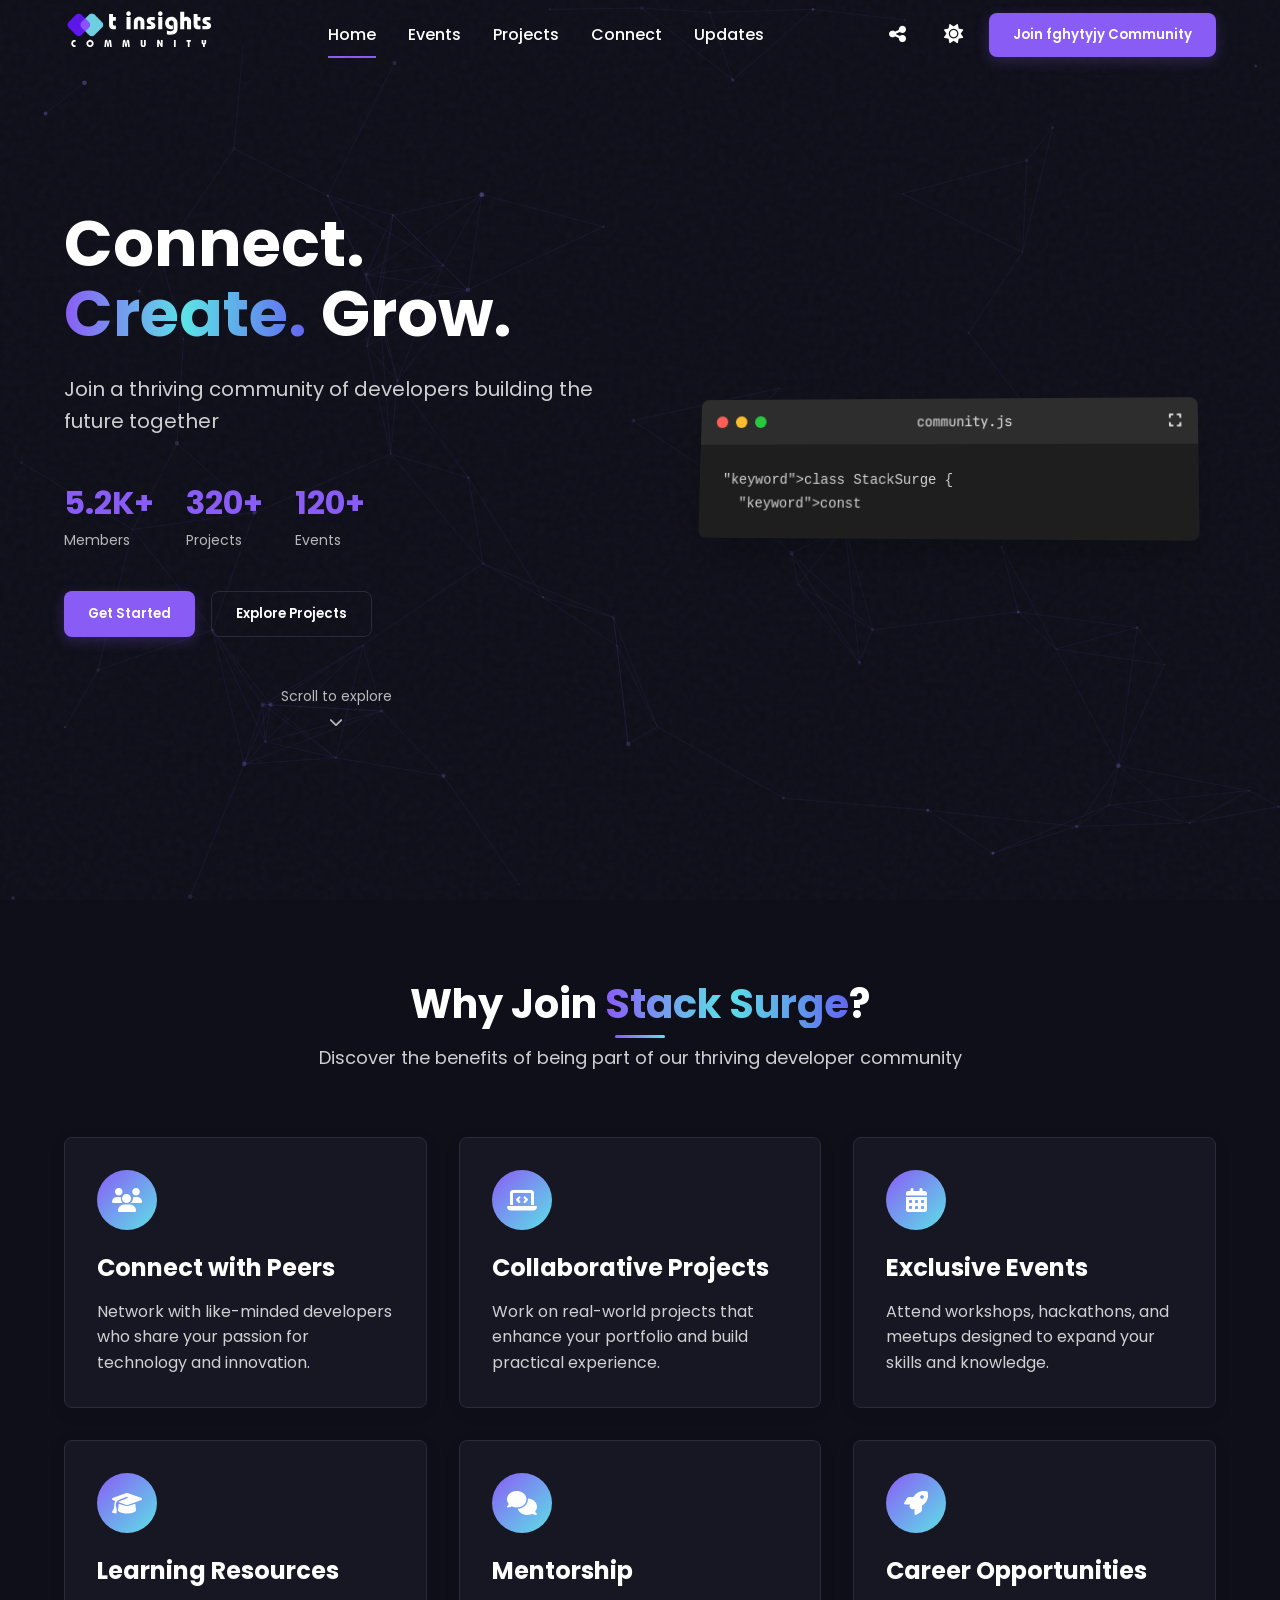
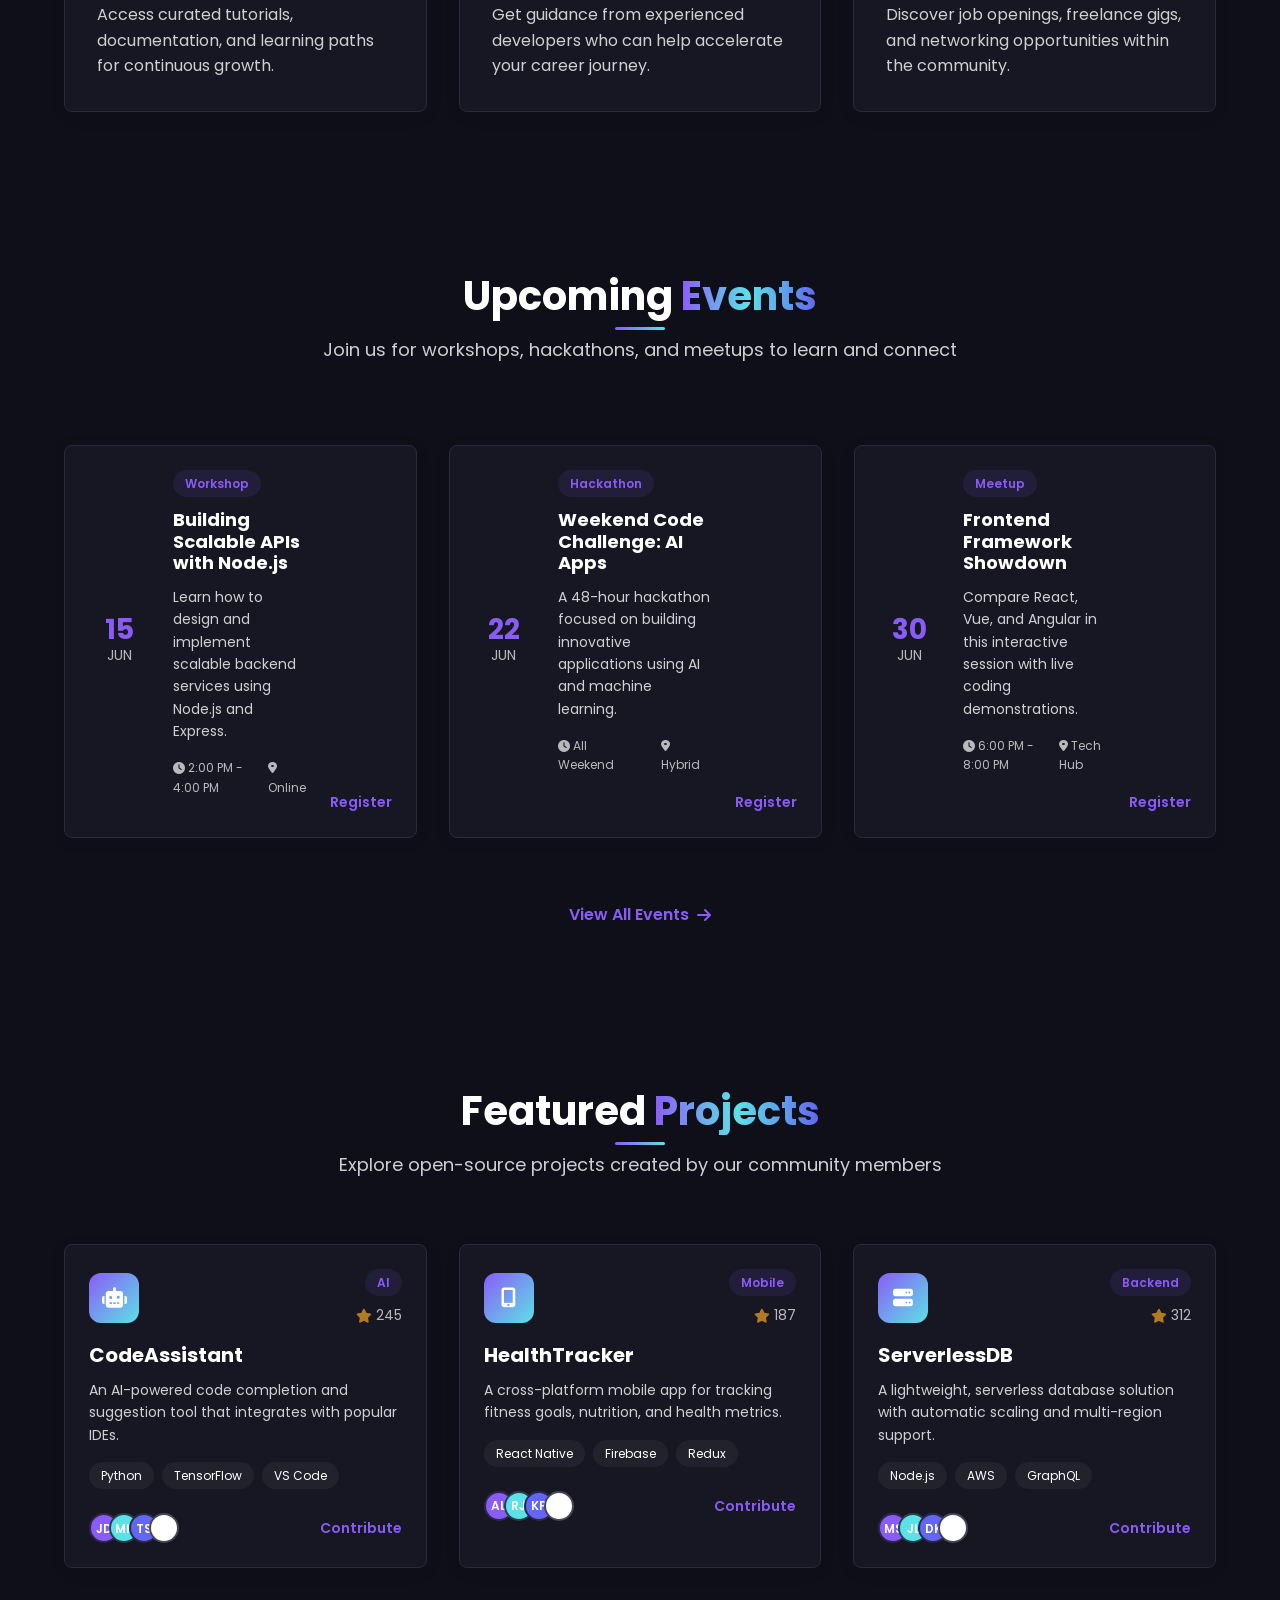
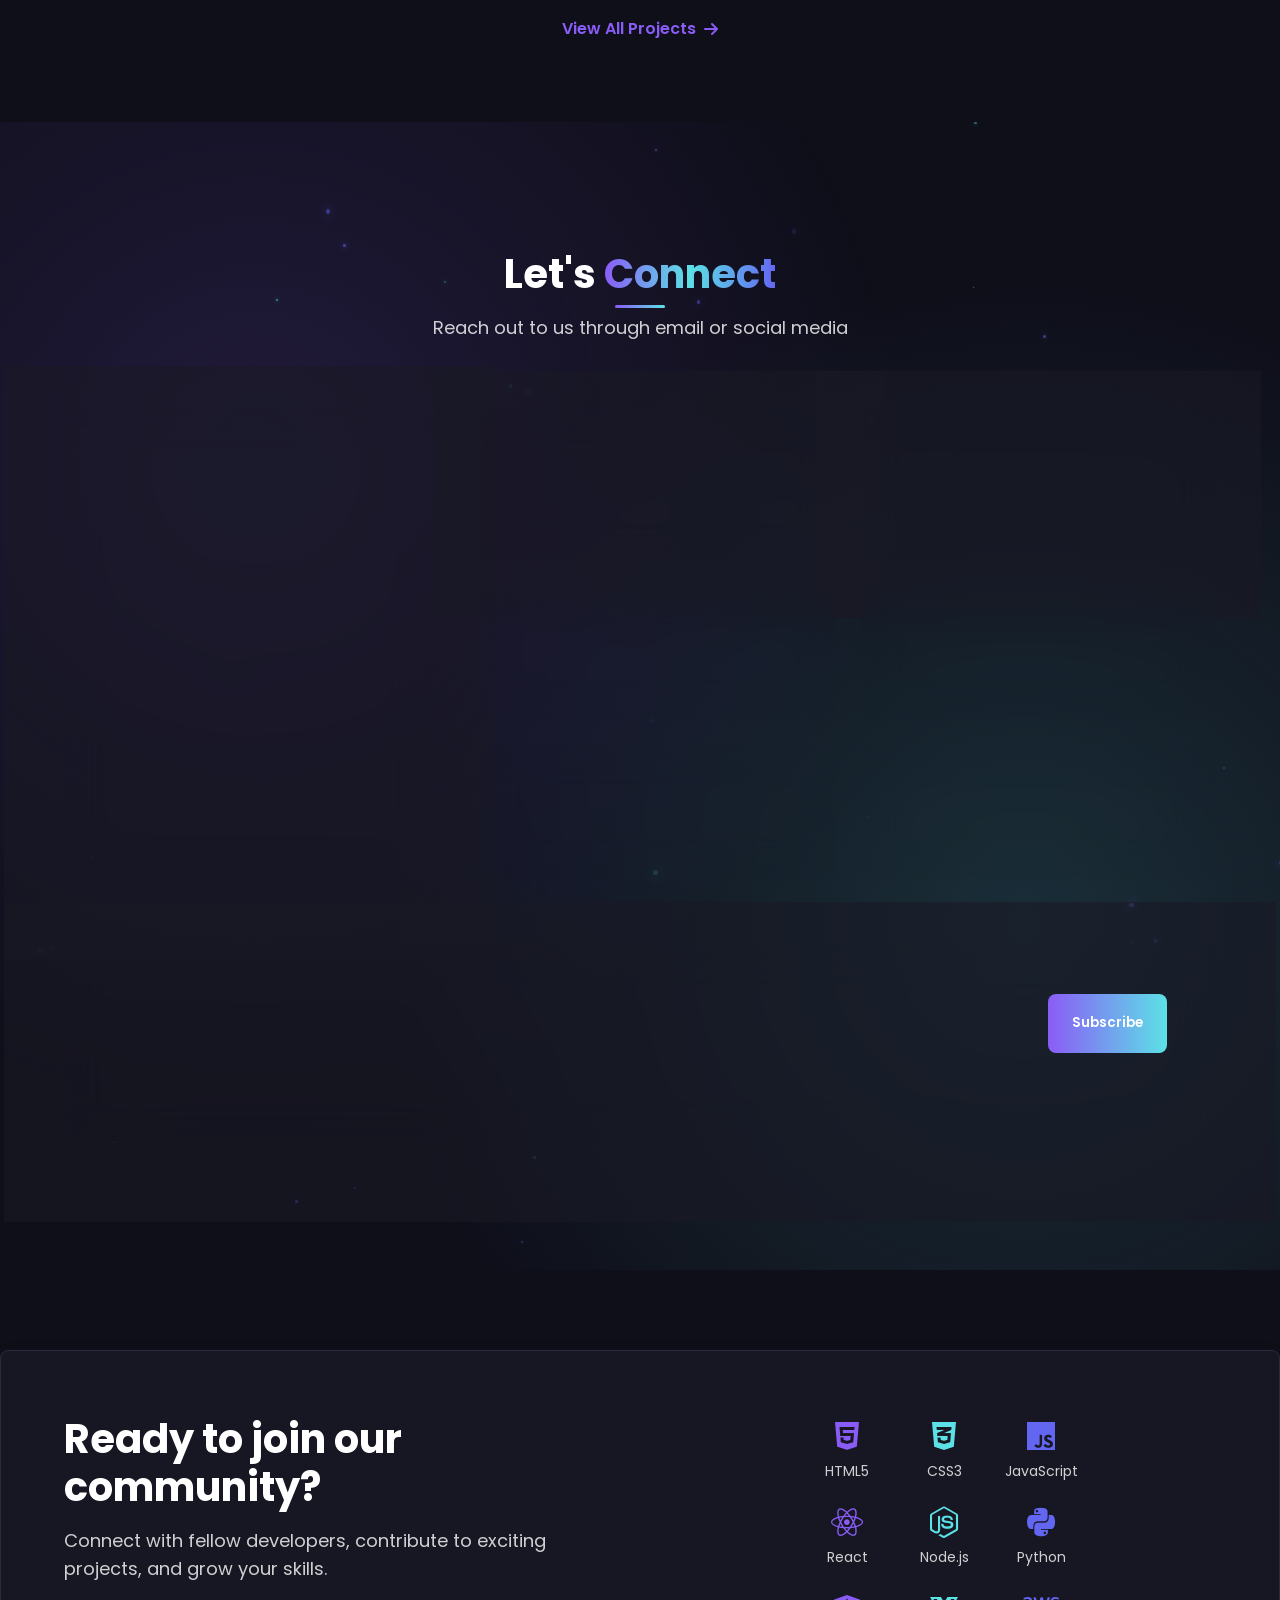
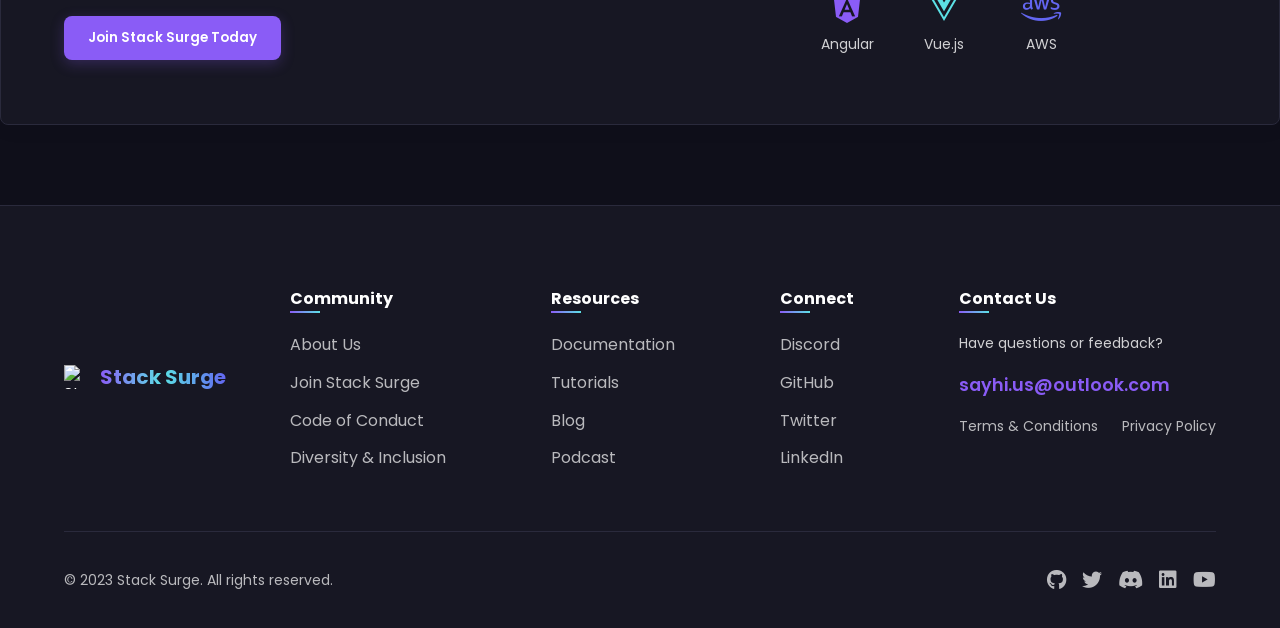
==== commit 92ad3e42: "first modify" ====
--- a/index.html
+++ b/index.html
@@ -3,7 +3,7 @@
   <head>
     <meta charset="UTF-8" />
     <meta name="viewport" content="width=device-width, initial-scale=1.0" />
-    <title>Stack Surge | Where Developers Connect</title>
+    <title>T Insights | Where Developers Connect</title>
     <link rel="stylesheet" href="styles.css" />
     <link
       rel="stylesheet"
@@ -49,7 +49,7 @@
             <i class="fas fa-moon"></i>
             <i class="fas fa-sun"></i>
           </button>
-          <button class="primary-btn join-btn">Join Community</button>
+          <button class="primary-btn join-btn">Join fghytyjy Community</button>
           <button class="menu-toggle" aria-label="Toggle menu">
             <span></span>
             <span></span>
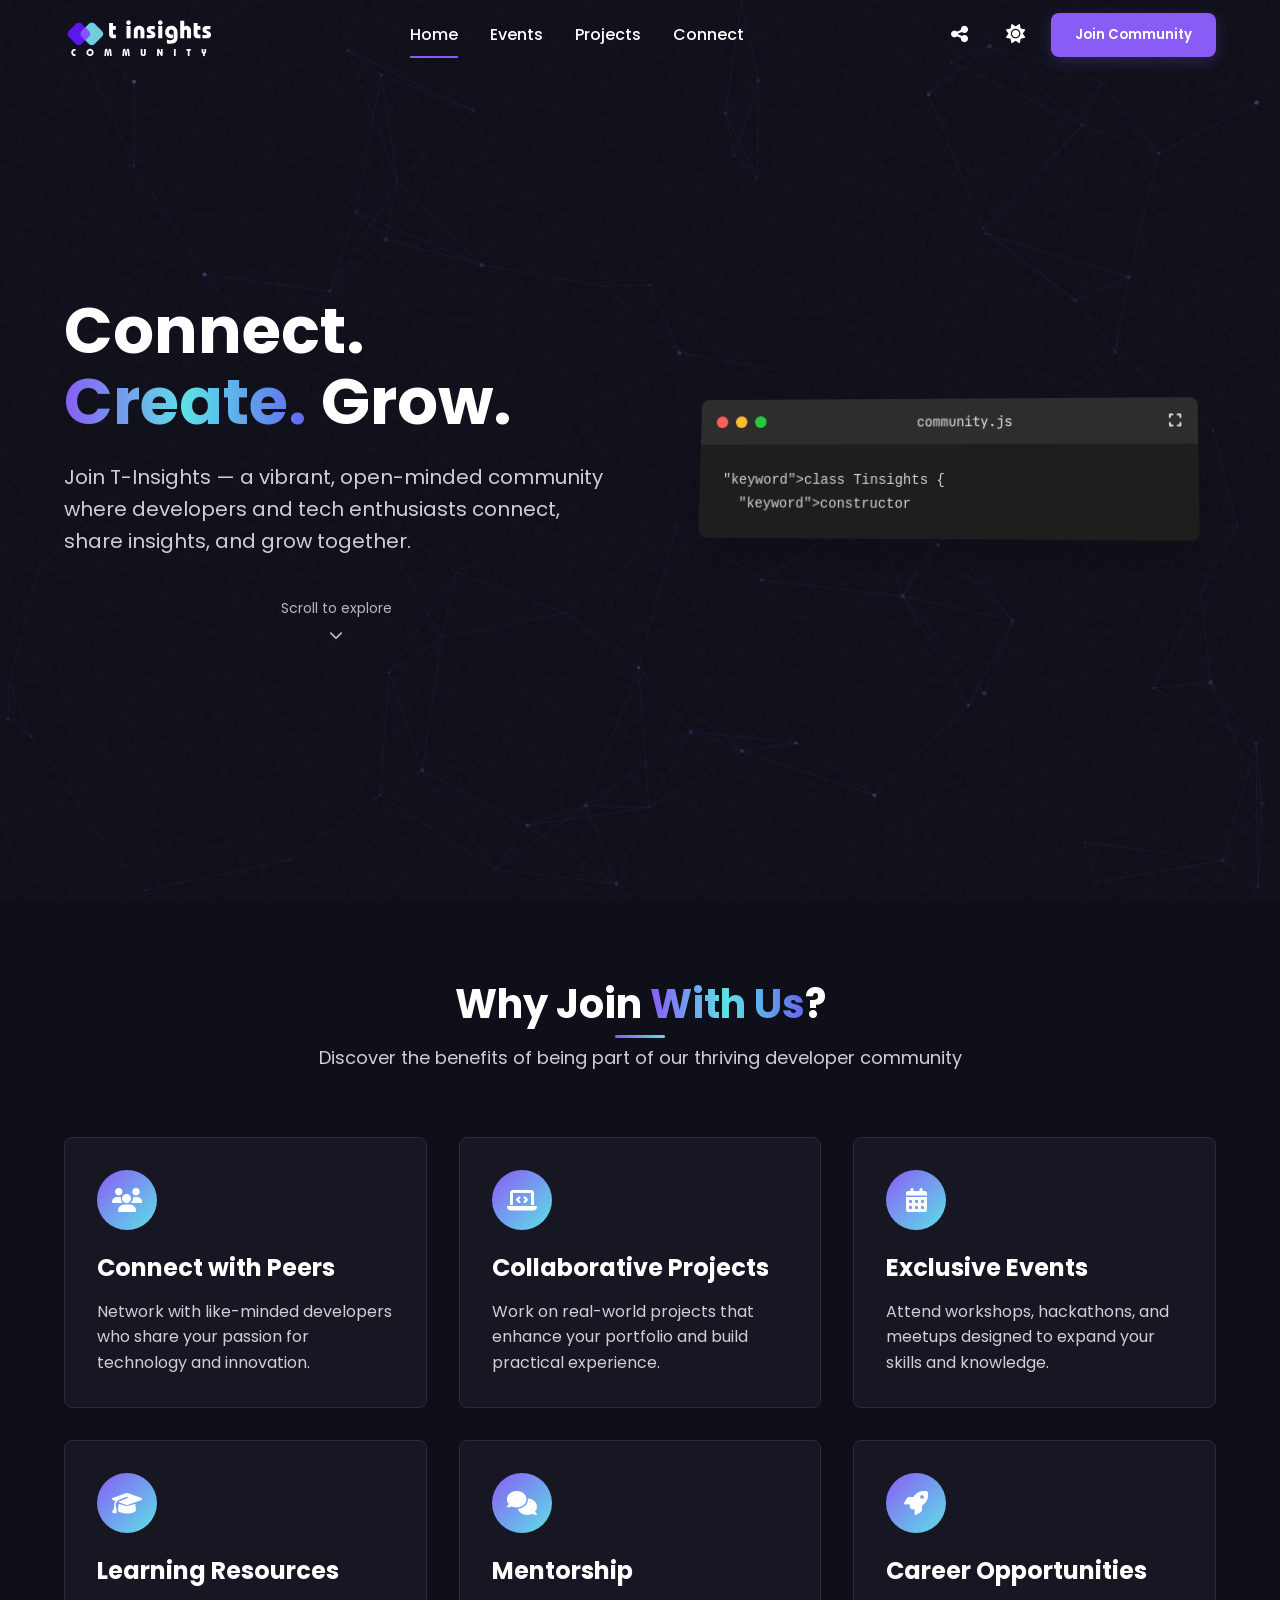
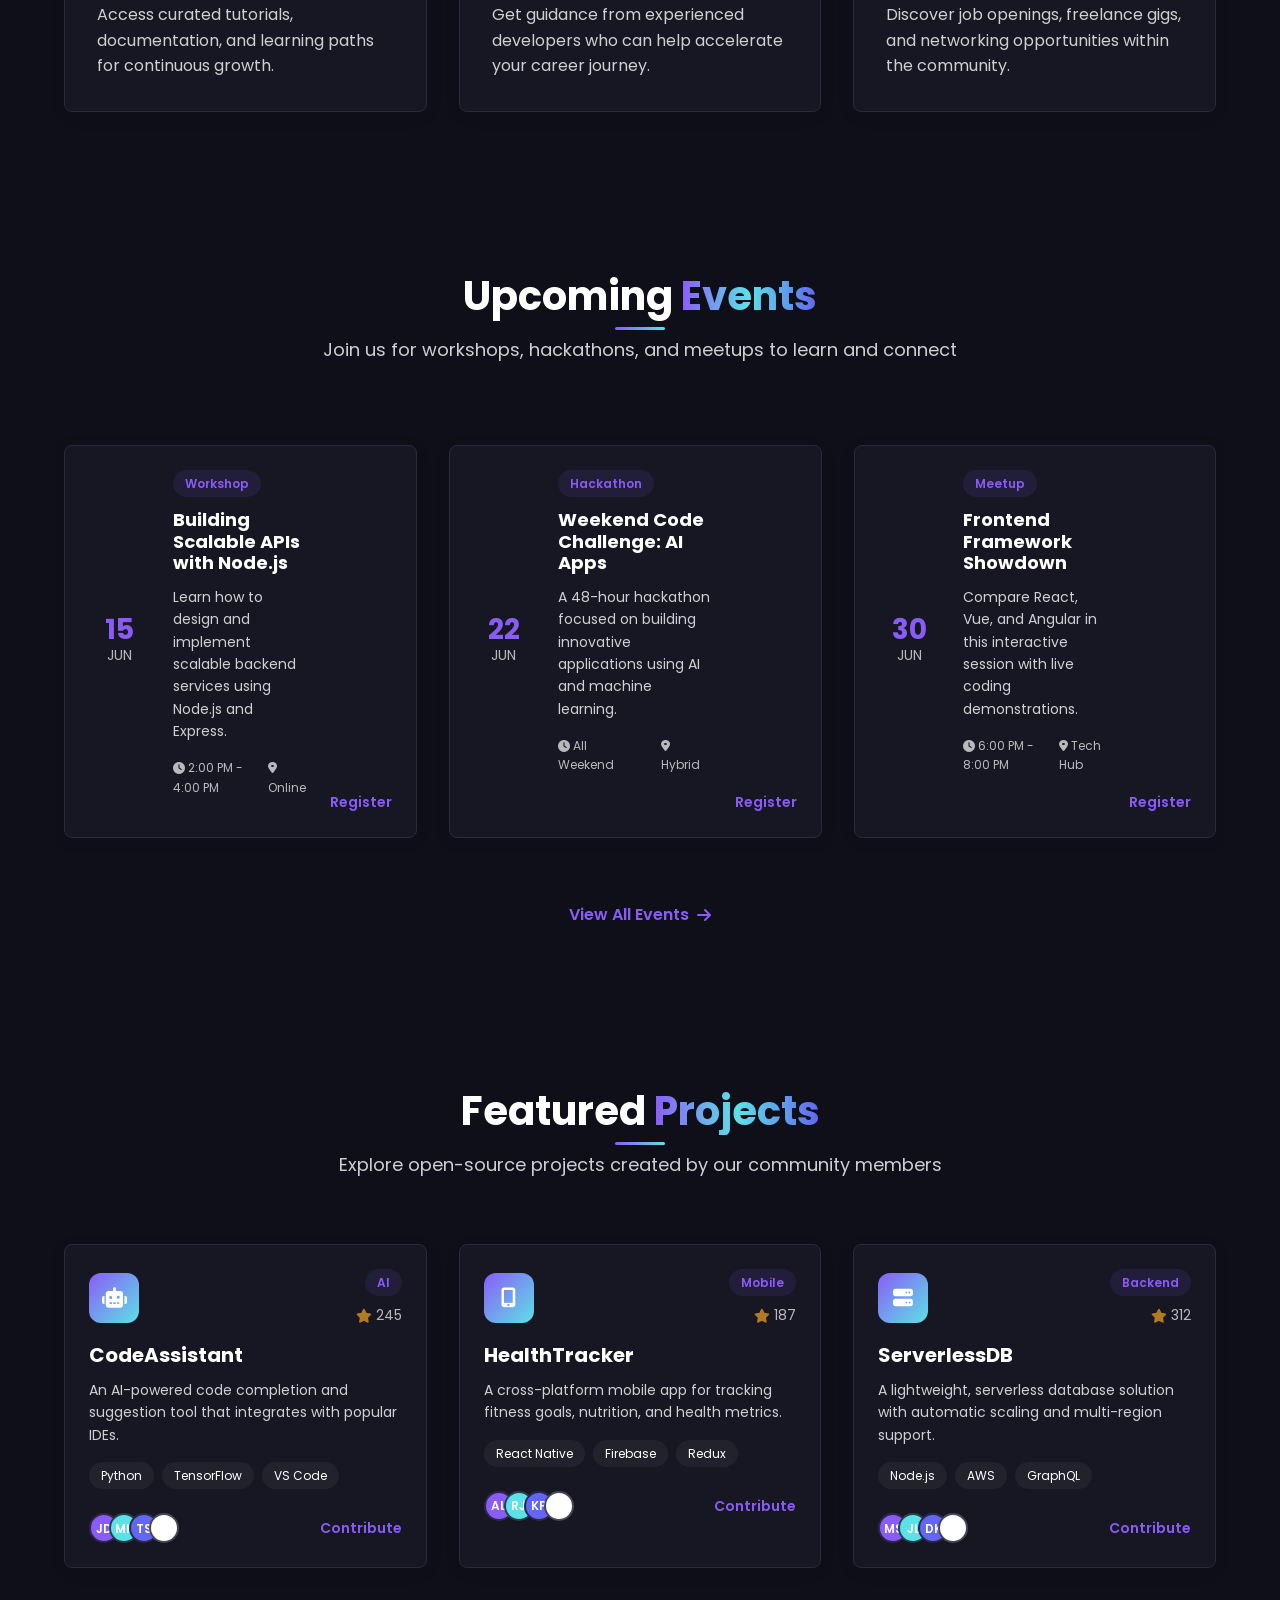
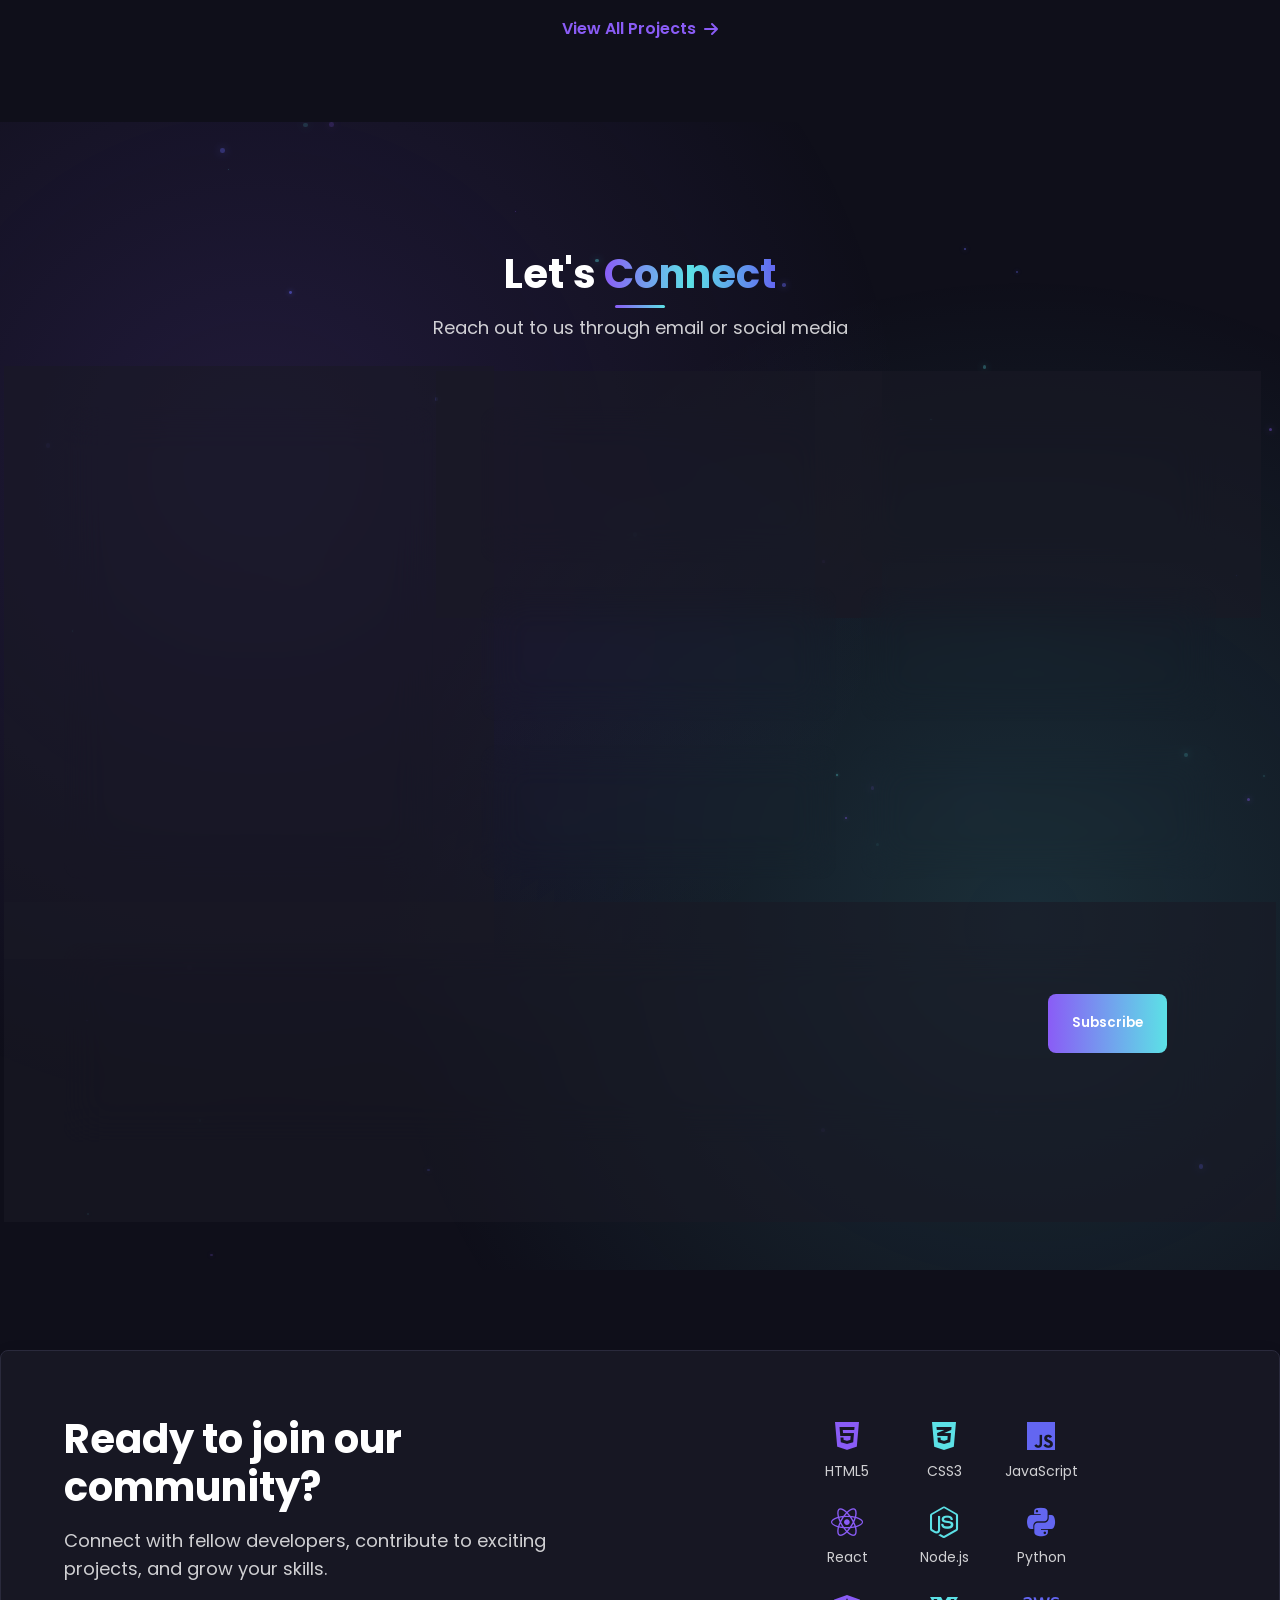
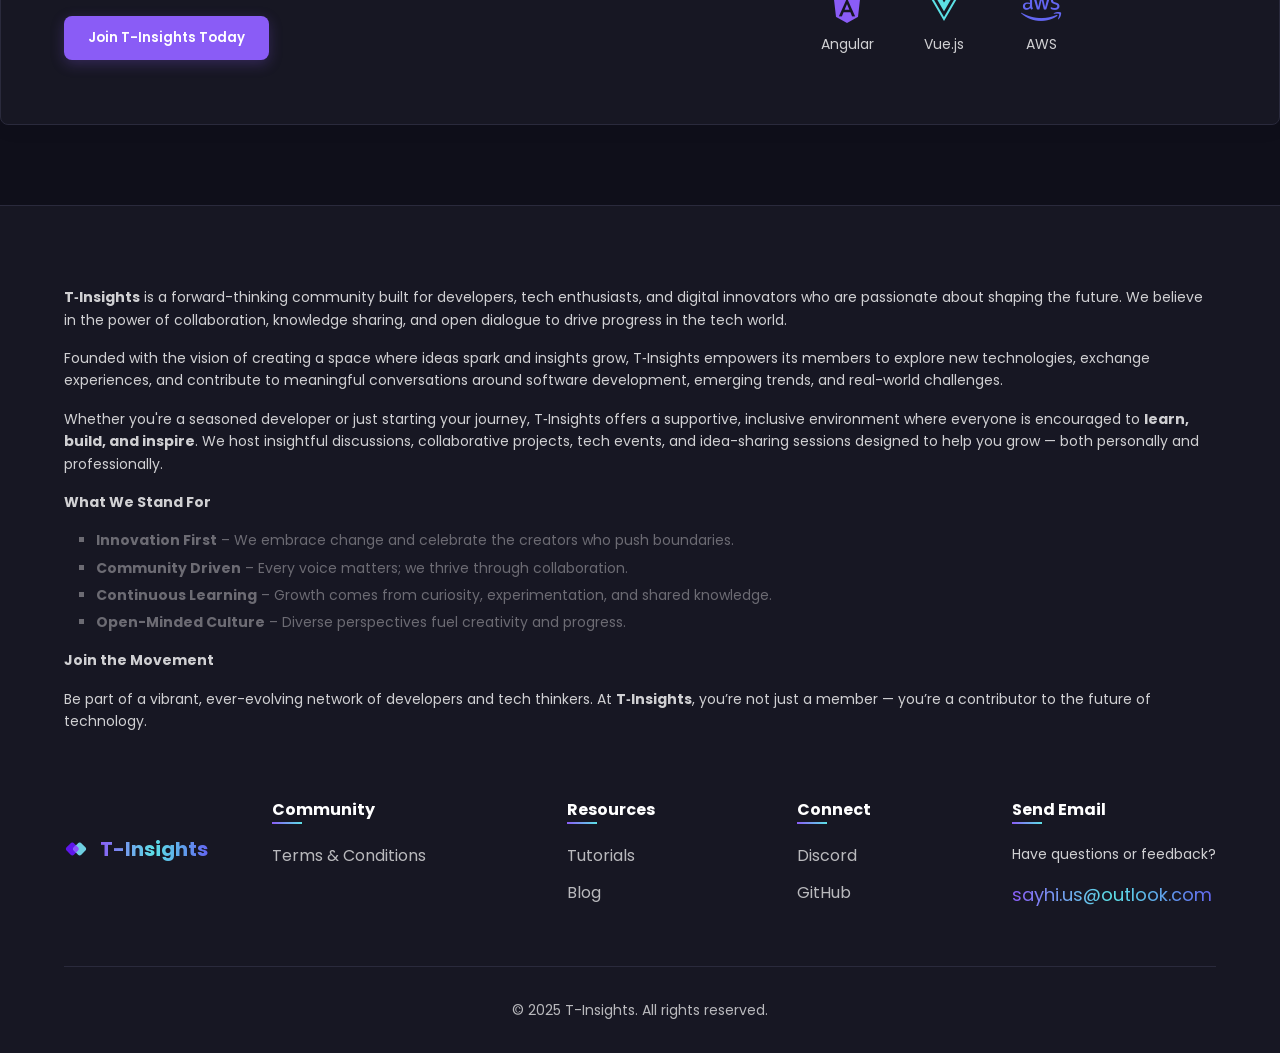
==== commit 50dc6c02: "(feat) update" ====
--- a/index.html
+++ b/index.html
@@ -3,29 +3,38 @@
   <head>
     <meta charset="UTF-8" />
     <meta name="viewport" content="width=device-width, initial-scale=1.0" />
-    <title>T Insights | Where Developers Connect</title>
-    <link rel="stylesheet" href="styles.css" />
+    <title>T-Insights | Where Developers Connect</title>
+
+    <!-- Favicon Icon -->
+    <link rel="icon" href="./assets/images/favicon.ico" type="image/x-icon" />
+
+    <!-- Font Awesome -->
     <link
       rel="stylesheet"
       href="https://cdnjs.cloudflare.com/ajax/libs/font-awesome/6.4.0/css/all.min.css"
     />
+
+    <!-- Google Fonts -->
     <link rel="preconnect" href="https://fonts.googleapis.com" />
     <link rel="preconnect" href="https://fonts.gstatic.com" crossorigin />
     <link
       href="https://fonts.googleapis.com/css2?family=Poppins:wght@300;400;500;600;700&family=JetBrains+Mono:wght@400;500&display=swap"
       rel="stylesheet"
     />
+
+    <!-- Custom CSS -->
+    <link rel="stylesheet" href="./css/style.css" />
   </head>
+
   <body class="dark-theme">
     <canvas id="network-canvas"></canvas>
     <div class="noise-overlay"></div>
-
     <header>
       <div class="container">
         <div class="logo">
-          <a href="index.html" aria-label="Home" title="Home"
+          <a href="./index.html" aria-label="Home" title="Home"
             ><img
-              src="./public/images/white-logo.svg"
+              src="./assets/images/white-logo.svg"
               alt="Muhammad S.A. Iqbal"
               width="150"
               height="auto"
@@ -38,7 +47,6 @@
             <li><a href="#events">Events</a></li>
             <li><a href="#projects">Projects</a></li>
             <li><a href="#connect">Connect</a></li>
-            <li><a href="update.html">Updates</a></li>
           </ul>
         </nav>
         <div class="nav-right">
@@ -49,7 +57,9 @@
             <i class="fas fa-moon"></i>
             <i class="fas fa-sun"></i>
           </button>
-          <button class="primary-btn join-btn">Join fghytyjy Community</button>
+          <a href="./pages/connect.html" target="_self"
+            ><button class="primary-btn join-btn">Join Community</button></a
+          >
           <button class="menu-toggle" aria-label="Toggle menu">
             <span></span>
             <span></span>
@@ -66,10 +76,14 @@
               Connect. <span class="gradient-text">Create.</span> Grow.
             </h1>
             <p class="hero-subtitle">
-              Join a thriving community of developers building the future
-              together
+              Join T-Insights — a vibrant, open-minded community where
+              developers and tech enthusiasts connect, share insights, and grow
+              together.
             </p>
-            <div class="hero-stats">
+
+            <!--  Fix: Show hero starts if needed
+            
+           <div class="hero-stats">
               <div class="stat">
                 <span class="stat-number">5.2K+</span>
                 <span class="stat-label">Members</span>
@@ -83,10 +97,9 @@
                 <span class="stat-label">Events</span>
               </div>
             </div>
-            <div class="hero-cta">
-              <button class="primary-btn">Get Started</button>
-              <button class="secondary-btn">Explore Projects</button>
-            </div>
+
+            Fix (End)-->
+
             <div class="scroll-indicator">
               <span>Scroll to explore</span>
               <i class="fas fa-chevron-down"></i>
@@ -106,7 +119,7 @@
                 </div>
               </div>
               <div class="editor-body">
-                <pre><code class="language-javascript">class StackSurge {
+                <pre><code class="language-javascript">class Tinsights {
   constructor() {
     this.members = [];
     this.projects = [];
@@ -119,7 +132,7 @@
     
     return {
       status: "success",
-      message: "You're now part of Stack Surge!"
+      message: "You're now part of T-Insights"
     };
   }
 
@@ -163,7 +176,7 @@
       <section id="features" class="features">
         <div class="container">
           <div class="section-header">
-            <h2>Why Join <span class="gradient-text">Stack Surge</span>?</h2>
+            <h2>Why Join <span class="gradient-text">With Us</span>?</h2>
             <p>
               Discover the benefits of being part of our thriving developer
               community
@@ -466,18 +479,28 @@
                 <div class="social-content">
                   <h4>GitHub</h4>
                   <p>Explore our open-source projects</p>
-                  <a href="#" class="social-link">@stacksurge</a>
-                </div>
-              </div>
-
-              <div class="social-card" data-platform="twitter">
+                  <a
+                    href="https://github.com/thetinsights"
+                    target="_blank"
+                    class="social-link"
+                    >@thetinsights</a
+                  >
+                </div>
+              </div>
+
+              <div class="social-card" data-platform="reddit">
                 <div class="social-icon">
-                  <i class="fab fa-twitter"></i>
+                  <i class="fab fa-reddit"></i>
                 </div>
                 <div class="social-content">
-                  <h4>Twitter</h4>
-                  <p>Follow us for the latest updates</p>
-                  <a href="#" class="social-link">@stacksurge</a>
+                  <h4>Reddit</h4>
+                  <p>Join our private group</p>
+                  <a
+                    href="https://www.reddit.com/r/tinsights"
+                    target="_blank"
+                    class="social-link"
+                    >@tinsights</a
+                  >
                 </div>
               </div>
 
@@ -488,7 +511,12 @@
                 <div class="social-content">
                   <h4>Discord</h4>
                   <p>Join our community chat</p>
-                  <a href="#" class="social-link">Stack Surge Server</a>
+                  <a
+                    href="https://discord.gg/XtzMwG9rXB"
+                    target="_blank"
+                    class="social-link"
+                    >T-Insights Server</a
+                  >
                 </div>
               </div>
 
@@ -499,7 +527,12 @@
                 <div class="social-content">
                   <h4>LinkedIn</h4>
                   <p>Connect professionally</p>
-                  <a href="#" class="social-link">Stack Surge</a>
+                  <a
+                    href="https://www.linkedin.com/groups/14716474"
+                    target="_blank"
+                    class="social-link"
+                    >T-Insights Group</a
+                  >
                 </div>
               </div>
 
@@ -510,7 +543,12 @@
                 <div class="social-content">
                   <h4>YouTube</h4>
                   <p>Watch our tutorials and talks</p>
-                  <a href="#" class="social-link">Stack Surge Channel</a>
+                  <a
+                    href="https://www.youtube.com/@TheTinsights"
+                    target="_blank"
+                    class="social-link"
+                    >@TheTinsights</a
+                  >
                 </div>
               </div>
 
@@ -520,8 +558,13 @@
                 </div>
                 <div class="social-content">
                   <h4>Facebook</h4>
-                  <p>Join our community page</p>
-                  <a href="#" class="social-link">Stack Surge</a>
+                  <p>Join our community group</p>
+                  <a
+                    href="https://www.facebook.com/groups/tinsights"
+                    target="_blank"
+                    class="social-link"
+                    >@tinsights</a
+                  >
                 </div>
               </div>
             </div>
@@ -543,7 +586,7 @@
               <div class="form-privacy">
                 <label>
                   <input type="checkbox" required />
-                  <span>I agree to receive emails from Stack Surge</span>
+                  <span>I agree to receive emails from T-Insights</span>
                 </label>
               </div>
             </form>
@@ -559,7 +602,9 @@
               Connect with fellow developers, contribute to exciting projects,
               and grow your skills.
             </p>
-            <button class="primary-btn">Join Stack Surge Today</button>
+            <a href="./pages/connect.html" target="_self"
+              ><button class="primary-btn">Join T-Insights Today</button></a
+            >
           </div>
           <div class="join-image">
             <div class="tech-stack">
@@ -608,62 +653,117 @@
     <footer>
       <div class="container">
         <div class="footer-content">
+          <div id="about" class="footer-about">
+            <p>
+              <strong>T‑Insights</strong> is a forward-thinking community built
+              for developers, tech enthusiasts, and digital innovators who are
+              passionate about shaping the future. We believe in the power of
+              collaboration, knowledge sharing, and open dialogue to drive
+              progress in the tech world.
+            </p>
+            <p>
+              Founded with the vision of creating a space where ideas spark and
+              insights grow, T‑Insights empowers its members to explore new
+              technologies, exchange experiences, and contribute to meaningful
+              conversations around software development, emerging trends, and
+              real-world challenges.
+            </p>
+            <p>
+              Whether you're a seasoned developer or just starting your journey,
+              T‑Insights offers a supportive, inclusive environment where
+              everyone is encouraged to
+              <strong>learn, build, and inspire</strong>. We host insightful
+              discussions, collaborative projects, tech events, and idea-sharing
+              sessions designed to help you grow — both personally and
+              professionally.
+            </p>
+
+            <p><strong> What We Stand For</strong></p>
+            <ul class="footer-values">
+              <li>
+                <strong>Innovation First</strong> – We embrace change and
+                celebrate the creators who push boundaries.
+              </li>
+              <li>
+                <strong>Community Driven</strong> – Every voice matters; we
+                thrive through collaboration.
+              </li>
+              <li>
+                <strong>Continuous Learning</strong> – Growth comes from
+                curiosity, experimentation, and shared knowledge.
+              </li>
+              <li>
+                <strong>Open-Minded Culture</strong> – Diverse perspectives fuel
+                creativity and progress.
+              </li>
+            </ul>
+
+            <p><strong>Join the Movement</strong></p>
+            
+            <p>
+              Be part of a vibrant, ever-evolving network of developers and tech
+              thinkers. At <strong>T‑Insights</strong>, you’re not just a member
+              — you’re a contributor to the future of technology.
+            </p>
+          </div>
           <div class="footer-logo">
             <div class="logo-img small">
-              <img src="images/logo.png" alt="Stack Surge Logo" />
-            </div>
-            <h3>Stack Surge</h3>
+              <img src="./assets/images/logo.svg" alt="T-Insights Logo" />
+            </div>
+            <h3>T-Insights</h3>
           </div>
           <div class="footer-links">
             <div class="footer-column">
               <h4>Community</h4>
               <ul>
-                <li><a href="#">About Us</a></li>
-                <li><a href="#">Join Stack Surge</a></li>
-                <li><a href="#">Code of Conduct</a></li>
-                <li><a href="#">Diversity & Inclusion</a></li>
+                <li>
+                  <a href="./pages/terms.html" target="_blank"
+                    >Terms & Conditions</a
+                  >
+                </li>
               </ul>
             </div>
             <div class="footer-column">
               <h4>Resources</h4>
               <ul>
-                <li><a href="#">Documentation</a></li>
-                <li><a href="#">Tutorials</a></li>
-                <li><a href="#">Blog</a></li>
-                <li><a href="#">Podcast</a></li>
+                <li>
+                  <a
+                    href="https://www.youtube.com/@TheTinsights"
+                    target="_blank"
+                    >Tutorials</a
+                  >
+                </li>
+                <li>
+                  <a href="https://dly.to/LVKj9ZA39rw" target="_blank">Blog</a>
+                </li>
               </ul>
             </div>
             <div class="footer-column">
               <h4>Connect</h4>
               <ul>
-                <li><a href="#">Discord</a></li>
-                <li><a href="#">GitHub</a></li>
-                <li><a href="#">Twitter</a></li>
-                <li><a href="#">LinkedIn</a></li>
+                <li>
+                  <a href="https://discord.gg/XtzMwG9rXB" target="_blank"
+                    >Discord</a
+                  >
+                </li>
+                <li>
+                  <a href="https://github.com/thetinsights" target="_blank"
+                    >GitHub</a
+                  >
+                </li>
               </ul>
             </div>
             <div class="footer-column">
-              <h4>Contact Us</h4>
+              <h4>Send Email</h4>
               <p>Have questions or feedback?</p>
               <a href="mailto:sayhi.us@outlook.com" class="footer-email"
                 >sayhi.us@outlook.com</a
               >
-              <div class="footer-legal">
-                <a href="terms.html">Terms & Conditions</a>
-                <a href="#">Privacy Policy</a>
-              </div>
             </div>
           </div>
         </div>
         <div class="footer-bottom">
-          <p>&copy; 2023 Stack Surge. All rights reserved.</p>
-          <div class="footer-social">
-            <a href="#"><i class="fab fa-github"></i></a>
-            <a href="#"><i class="fab fa-twitter"></i></a>
-            <a href="#"><i class="fab fa-discord"></i></a>
-            <a href="#"><i class="fab fa-linkedin"></i></a>
-            <a href="#"><i class="fab fa-youtube"></i></a>
-          </div>
+          <p>&copy; 2025 T-Insights. All rights reserved.</p>
         </div>
       </div>
     </footer>
@@ -678,7 +778,7 @@
         <button class="share-modal-close">
           <i class="fas fa-times"></i>
         </button>
-        <h3 class="share-modal-title">Share Stack Surge</h3>
+        <h3 class="share-modal-title">Share T-Insights</h3>
         <div class="share-options">
           <div class="share-option" data-platform="twitter">
             <i class="fab fa-twitter" style="color: #1da1f2"></i>
@@ -709,143 +809,8 @@
       </div>
     </div>
 
-    <script src="script.js"></script>
-    <script src="network-bg.js"></script>
-    <script>
-      // Share functionality
-      const shareBtn = document.querySelector(".share-btn");
-      const shareModal = document.querySelector(".share-modal");
-      const shareModalClose = document.querySelector(".share-modal-close");
-      const shareOptions = document.querySelectorAll(".share-option");
-      const shareLinkCopy = document.querySelector(".share-link-copy");
-      const shareLinkInput = document.querySelector(".share-link-input");
-
-      // Open share modal
-      if (shareBtn) {
-        shareBtn.addEventListener("click", () => {
-          shareModal.classList.add("active");
-        });
-      }
-
-      // Close share modal
-      if (shareModalClose) {
-        shareModalClose.addEventListener("click", () => {
-          shareModal.classList.remove("active");
-        });
-      }
-
-      // Close modal when clicking outside
-      if (shareModal) {
-        shareModal.addEventListener("click", (e) => {
-          if (e.target === shareModal) {
-            shareModal.classList.remove("active");
-          }
-        });
-      }
-
-      // Share options
-      if (shareOptions) {
-        shareOptions.forEach((option) => {
-          option.addEventListener("click", () => {
-            const platform = option.getAttribute("data-platform");
-            const url = encodeURIComponent(window.location.href);
-            const text = encodeURIComponent(
-              "Check out Stack Surge - A community for developers!"
-            );
-
-            let shareUrl = "";
-
-            switch (platform) {
-              case "twitter":
-                shareUrl = `https://twitter.com/intent/tweet?url=${url}&text=${text}`;
-                break;
-              case "facebook":
-                shareUrl = `https://www.facebook.com/sharer/sharer.php?u=${url}`;
-                break;
-              case "linkedin":
-                shareUrl = `https://www.linkedin.com/sharing/share-offsite/?url=${url}`;
-                break;
-              case "whatsapp":
-                shareUrl = `https://wa.me/?text=${text}%20${url}`;
-                break;
-            }
-
-            if (shareUrl) {
-              window.open(shareUrl, "_blank");
-            }
-          });
-        });
-      }
-
-      // Copy link
-      if (shareLinkCopy && shareLinkInput) {
-        shareLinkCopy.addEventListener("click", () => {
-          shareLinkInput.select();
-          document.execCommand("copy");
-
-          shareLinkCopy.textContent = "Copied!";
-          setTimeout(() => {
-            shareLinkCopy.textContent = "Copy";
-          }, 2000);
-        });
-      }
-
-      // Active menu item
-      const navLinks = document.querySelectorAll(".nav-links a");
-
-      // Set active class based on scroll position
-      window.addEventListener("scroll", () => {
-        let current = "";
-
-        const sections = document.querySelectorAll("section");
-        sections.forEach((section) => {
-          const sectionTop = section.offsetTop;
-          const sectionHeight = section.clientHeight;
-
-          if (window.pageYOffset >= sectionTop - 100) {
-            current = section.getAttribute("id");
-          }
-        });
-
-        navLinks.forEach((link) => {
-          link.classList.remove("active");
-          if (link.getAttribute("href") === `#${current}`) {
-            link.classList.add("active");
-          }
-        });
-      });
-    </script>
-    <style>
-      .footer-email {
-        display: inline-block;
-        font-size: 1.1rem;
-        font-weight: 600;
-        color: var(--primary);
-        margin-bottom: 1rem;
-        transition: all 0.3s ease;
-      }
-
-      .footer-email:hover {
-        color: var(--secondary);
-        text-decoration: underline;
-      }
-
-      .footer-legal {
-        display: flex;
-        gap: 1.5rem;
-        font-size: 0.875rem;
-      }
-
-      .footer-legal a {
-        color: var(--foreground);
-        opacity: 0.7;
-        transition: all 0.2s ease;
-      }
-
-      .footer-legal a:hover {
-        opacity: 1;
-        color: var(--primary);
-      }
-    </style>
+    <!-- JavaScript Link -->
+    <script src="./js/main.js"></script>
+    <script src="./js/utils/network-bg.js"></script>
   </body>
 </html>
--- a/css/style.css
+++ b/css/style.css
@@ -0,0 +1,2146 @@
+:root {
+  --primary: #8a5cf6;
+  --primary-dark: #7349d3;
+  --secondary: #5ce1e6;
+  --secondary-dark: #3bc7cc;
+  --accent: #6366f1;
+  --accent-dark: #4f46e5;
+  --success: #10b981;
+  --warning: #f59e0b;
+  --error: #ef4444;
+  --background: #0f0f1a;
+  --foreground: #ffffff;
+  --card: rgba(26, 26, 38, 0.8);
+  --card-foreground: #ffffff;
+  --border: #2a2a3c;
+  --input: #2a2a3c;
+  --ring: #8a5cf6;
+  --radius: 0.5rem;
+  --header-height: 70px;
+  --font-sans: "Poppins", -apple-system, BlinkMacSystemFont, "Segoe UI", Roboto, "Helvetica Neue", Arial, sans-serif;
+  --font-mono: "JetBrains Mono", monospace;
+
+  /* Social Media Colors */
+  --github-color: #333333;
+  --twitter-color: #1da1f2;
+  --discord-color: #7289da;
+  --linkedin-color: #0a66c2;
+  --youtube-color: #ff0000;
+  --facebook-color: #1877f2;
+  --reddit-color: #ff4500;
+}
+
+.light-theme {
+  --background: #f8f9fa;
+  --foreground: #111111;
+  --card: rgba(255, 255, 255, 0.8);
+  --card-foreground: #111111;
+  --border: #e2e8f0;
+  --input: #f1f5f9;
+}
+
+.dark-theme {
+  --background: #0f0f1a;
+  --foreground: #ffffff;
+  --card: rgba(26, 26, 38, 0.8);
+  --card-foreground: #ffffff;
+  --border: #2a2a3c;
+  --input: #2a2a3c;
+}
+
+* {
+  margin: 0;
+  padding: 0;
+  box-sizing: border-box;
+}
+
+html {
+  scroll-behavior: smooth;
+  font-size: 16px;
+}
+
+body {
+  font-family: var(--font-sans);
+  background-color: var(--background);
+  color: var(--foreground);
+  line-height: 1.6;
+  overflow-x: hidden;
+  position: relative;
+  min-height: 100vh;
+  transition: background-color 0.3s ease, color 0.3s ease;
+}
+
+/* Network Canvas */
+#network-canvas {
+  position: fixed;
+  top: 0;
+  left: 0;
+  width: 100%;
+  height: 100%;
+  z-index: -2;
+  background-color: var(--background);
+  transition: background-color 0.3s ease;
+}
+
+/* Noise Overlay */
+.noise-overlay {
+  position: fixed;
+  top: 0;
+  left: 0;
+  width: 100%;
+  height: 100%;
+  background-image: url("data:image/svg+xml,%3Csvg viewBox='0 0 200 200' xmlns='http://www.w3.org/2000/svg'%3E%3Cfilter id='noiseFilter'%3E%3CfeTurbulence type='fractalNoise' baseFrequency='0.65' numOctaves='3' stitchTiles='stitch'/%3E%3C/filter%3E%3Crect width='100%25' height='100%25' filter='url(%23noiseFilter)'/%3E%3C/svg%3E");
+  opacity: 0.03;
+  pointer-events: none;
+  z-index: -1;
+} 
+
+/* Container */
+.container {
+  width: 100%;
+  max-width: 1200px;
+  margin: 0 auto;
+  padding: 0 1.5rem;
+}
+
+/* Typography */
+h1,
+h2,
+h3,
+h4,
+h5,
+h6 {
+  font-weight: 700;
+  line-height: 1.2;
+  margin-bottom: 1rem;
+}
+
+h1 {
+  font-size: 3.5rem;
+}
+
+h2 {
+  font-size: 2.5rem;
+}
+
+h3 {
+  font-size: 1.5rem;
+}
+
+p {
+  margin-bottom: 1rem;
+}
+
+a {
+  color: var(--primary);
+  text-decoration: none;
+  transition: color 0.2s ease;
+}
+
+a:hover {
+  color: var(--primary-dark);
+}
+
+.gradient-text {
+  background: linear-gradient(90deg, var(--primary), var(--secondary), var(--accent));
+  -webkit-background-clip: text;
+  background-clip: text;
+  color: transparent;
+  display: inline-block;
+}
+
+/* Buttons */
+button {
+  font-family: var(--font-sans);
+  cursor: pointer;
+  border: none;
+  outline: none;
+  transition: all 0.2s ease;
+}
+
+.primary-btn {
+  background-color: var(--primary);
+  color: white;
+  font-weight: 600;
+  padding: 0.75rem 1.5rem;
+  border-radius: var(--radius);
+  box-shadow: 0 4px 14px rgba(138, 92, 246, 0.25);
+  transition: all 0.2s ease;
+  position: relative;
+  overflow: hidden;
+  z-index: 1;
+}
+
+.primary-btn::before {
+  content: "";
+  position: absolute;
+  top: 0;
+  left: -100%;
+  width: 100%;
+  height: 100%;
+  background: linear-gradient(90deg, transparent, rgba(255, 255, 255, 0.2), transparent);
+  transition: left 0.7s ease;
+  z-index: -1;
+}
+
+.primary-btn:hover::before {
+  left: 100%;
+}
+
+.primary-btn:hover {
+  background-color: var(--primary-dark);
+  transform: translateY(-2px);
+  box-shadow: 0 6px 20px rgba(138, 92, 246, 0.35);
+}
+
+.secondary-btn {
+  background-color: transparent;
+  color: var(--foreground);
+  font-weight: 600;
+  padding: 0.75rem 1.5rem;
+  border-radius: var(--radius);
+  border: 1px solid var(--border);
+  transition: all 0.2s ease;
+}
+
+.secondary-btn:hover {
+  background-color: rgba(255, 255, 255, 0.05);
+  transform: translateY(-2px);
+}
+
+/* Header - Updated to be fully transparent */
+header {
+  position: fixed;
+  top: 0;
+  left: 0;
+  width: 100%;
+  height: var(--header-height);
+  background-color: transparent;
+  z-index: 100;
+  transition: all 0.3s ease;
+}
+
+header.scrolled {
+  background-color: rgba(15, 15, 26, 0.8);
+  backdrop-filter: blur(10px);
+  border-bottom: 1px solid var(--border);
+}
+
+.light-theme header.scrolled {
+  background-color: rgba(248, 249, 250, 0.8);
+  backdrop-filter: blur(10px);
+  border-bottom: 1px solid var(--border);
+}
+
+header .container {
+  display: flex;
+  justify-content: space-between;
+  align-items: center;
+  height: 100%;
+}
+
+.logo {
+  display: flex;
+  align-items: center;
+  gap: 0.75rem;
+  margin-top: 18px;
+}W
+
+.logo h1 {
+  font-size: 1.5rem;
+  margin-bottom: 0;
+  background: linear-gradient(90deg, var(--primary), var(--secondary));
+  -webkit-background-clip: text;
+  background-clip: text;
+  color: transparent;
+}
+
+.logo-img {
+  width: 36px;
+  height: 36px;
+  display: flex;
+  align-items: center;
+  justify-content: center;
+}
+
+.logo-img img {
+  width: 100%;
+  height: 100%;
+  object-fit: contain;
+}
+
+.logo-img.small {
+  width: 24px;
+  height: 24px;
+}
+
+/* Updated navigation links with underline style */
+.nav-links {
+  display: flex;
+  list-style: none;
+  gap: 2rem;
+}
+
+.nav-links a {
+  color: var(--foreground);
+  font-weight: 500;
+  position: relative;
+  padding: 0.5rem 0;
+}
+
+.nav-links a::after {
+  content: "";
+  position: absolute;
+  bottom: -4px;
+  left: 0;
+  width: 0;
+  height: 2px;
+  background: var(--primary);
+  transition: width 0.3s ease;
+}
+
+.nav-links a:hover::after {
+  width: 100%;
+}
+
+.nav-links a.active::after {
+  width: 100%;
+  background: var(--primary);
+}
+
+.nav-right {
+  display: flex;
+  align-items: center;
+  gap: 1rem;
+}
+
+/* Share button */
+.share-btn {
+  background: none;
+  border: none;
+  color: var(--foreground);
+  font-size: 1.2rem;
+  cursor: pointer;
+  display: flex;
+  align-items: center;
+  justify-content: center;
+  width: 40px;
+  height: 40px;
+  border-radius: 50%;
+  transition: background-color 0.2s ease;
+}
+
+.share-btn:hover {
+  background-color: rgba(255, 255, 255, 0.05);
+}
+
+/* Theme toggle - Fixed */
+.theme-toggle {
+  background: none;
+  border: none;
+  color: var(--foreground);
+  font-size: 1.2rem;
+  cursor: pointer;
+  display: flex;
+  align-items: center;
+  justify-content: center;
+  width: 40px;
+  height: 40px;
+  border-radius: 50%;
+  transition: background-color 0.2s ease;
+}
+
+.theme-toggle:hover {
+  background-color: rgba(255, 255, 255, 0.05);
+}
+
+.theme-toggle .fa-sun {
+  display: none;
+}
+
+.dark-theme .theme-toggle .fa-moon {
+  display: none;
+}
+
+.dark-theme .theme-toggle .fa-sun {
+  display: block;
+}
+
+.light-theme .theme-toggle .fa-sun {
+  display: none;
+}
+
+.light-theme .theme-toggle .fa-moon {
+  display: block;
+}
+
+.menu-toggle {
+  display: none;
+  background: none;
+  border: none;
+  width: 30px;
+  height: 20px;
+  position: relative;
+  cursor: pointer;
+}
+
+.menu-toggle span {
+  display: block;
+  position: absolute;
+  height: 2px;
+  width: 100%;
+  background-color: var(--foreground);
+  border-radius: 2px;
+  transition: all 0.3s ease;
+}
+
+.menu-toggle span:first-child {
+  top: 0;
+}
+
+.menu-toggle span:last-child {
+  bottom: 0;
+}
+
+.menu-toggle.active span:first-child {
+  transform: rotate(45deg);
+  top: 9px;
+}
+
+.menu-toggle.active span:last-child {
+  transform: rotate(-45deg);
+  bottom: 9px;
+}
+
+/* Hero Section */
+.hero {
+  padding: calc(var(--header-height) + 3rem) 0 5rem;
+  min-height: 100vh;
+  display: flex;
+  align-items: center;
+}
+
+.hero .container {
+  display: flex;
+  align-items: center;
+  gap: 4rem;
+}
+
+.hero-content {
+  flex: 1;
+}
+
+.hero-title {
+  font-size: 4rem;
+  line-height: 1.1;
+  margin-bottom: 1.5rem;
+}
+
+.hero-subtitle {
+  font-size: 1.25rem;
+  margin-bottom: 2.5rem;
+  opacity: 0.8;
+}
+
+.hero-stats {
+  display: flex;
+  gap: 2rem;
+  margin-bottom: 2.5rem;
+}
+
+.stat {
+  display: flex;
+  flex-direction: column;
+}
+
+.stat-number {
+  font-size: 2rem;
+  font-weight: 700;
+  color: var(--primary);
+}
+
+.stat-label {
+  font-size: 0.875rem;
+  opacity: 0.7;
+}
+
+.hero-cta {
+  display: flex;
+  gap: 1rem;
+  margin-bottom: 3rem;
+}
+
+.hero-image {
+  flex: 1;
+  display: flex;
+  justify-content: center;
+  align-items: center;
+}
+
+.scroll-indicator {
+  display: flex;
+  flex-direction: column;
+  align-items: center;
+  gap: 0.5rem;
+  font-size: 0.875rem;
+  opacity: 0.7;
+  animation: bounce 2s infinite;
+}
+
+.hero-description{
+    font-size: 1.25rem;
+    margin-top: 1rem;
+    margin-bottom: 3rem;
+    line-height: 1.6;
+    font-weight: 400;
+    transition: color 0.3s ease;
+    text-shadow: 0 1px 2px rgba(0, 0, 0, 0.1);
+    background: linear-gradient(90deg, var(--primary), var(--secondary), var(--accent));
+    -webkit-background-clip: text;
+    background-clip: text;
+    color: transparent;
+    text-decoration-thickness: 6px;
+}
+
+@keyframes bounce {
+  0%,
+  20%,
+  50%,
+  80%,
+  100% {
+    transform: translateY(0);
+  }
+  40% {
+    transform: translateY(-10px);
+  }
+  60% {
+    transform: translateY(-5px);
+  }
+}
+
+/* Code Editor */
+.code-editor {
+  width: 100%;
+  max-width: 500px;
+  background-color: #1e1e1e;
+  border-radius: var(--radius);
+  overflow: hidden;
+  box-shadow: 0 20px 40px rgba(0, 0, 0, 0.2);
+  transform: perspective(1000px) rotateY(-5deg) rotateX(5deg);
+  transition: transform 0.3s ease;
+}
+
+.code-editor:hover {
+  transform: perspective(1000px) rotateY(0) rotateX(0);
+}
+
+.editor-header {
+  background-color: #2d2d2d;
+  padding: 0.75rem 1rem;
+  display: flex;
+  align-items: center;
+  justify-content: space-between;
+}
+
+.editor-controls {
+  display: flex;
+  gap: 8px;
+}
+
+.editor-controls span {
+  width: 12px;
+  height: 12px;
+  border-radius: 50%;
+}
+
+.editor-controls span:nth-child(1) {
+  background-color: #ff5f56;
+}
+
+.editor-controls span:nth-child(2) {
+  background-color: #ffbd2e;
+}
+
+.editor-controls span:nth-child(3) {
+  background-color: #27c93f;
+}
+
+.editor-title {
+  color: #ddd;
+  font-size: 0.875rem;
+  font-family: var(--font-mono);
+}
+
+.editor-actions {
+  color: #ddd;
+  font-size: 0.875rem;
+}
+
+.editor-body {
+  padding: 1.5rem;
+  max-height: 400px;
+  overflow: hidden;
+}
+
+.editor-body pre {
+  margin: 0;
+  font-family: var(--font-mono);
+  font-size: 0.875rem;
+  line-height: 1.6;
+}
+
+.editor-body code {
+  color: #d4d4d4;
+}
+
+.language-javascript .keyword {
+  color: #569cd6;
+}
+
+.language-javascript .string {
+  color: #ce9178;
+}
+
+.language-javascript .function {
+  color: #dcdcaa;
+}
+
+.language-javascript .comment {
+  color: #6a9955;
+}
+
+.language-javascript .class {
+  color: #4ec9b0;
+}
+
+/* Section Styles */
+section {
+  padding: 5rem 0;
+  position: relative;
+}
+
+.section-header {
+  text-align: center;
+  max-width: 700px;
+  margin: 0 auto 4rem;
+}
+
+.section-header h2 {
+  position: relative;
+  display: inline-block;
+}
+
+.section-header h2::after {
+  content: "";
+  position: absolute;
+  bottom: -10px;
+  left: 50%;
+  transform: translateX(-50%);
+  width: 50px;
+  height: 3px;
+  background: linear-gradient(90deg, var(--primary), var(--secondary));
+  border-radius: 3px;
+}
+
+.section-header p {
+  font-size: 1.125rem;
+  opacity: 0.8;
+}
+
+/* Features Section */
+.features-grid {
+  display: grid;
+  grid-template-columns: repeat(auto-fill, minmax(300px, 1fr));
+  gap: 2rem;
+}
+
+.feature-card {
+  background-color: var(--card);
+  border-radius: var(--radius);
+  padding: 2rem;
+  box-shadow: 0 4px 20px rgba(0, 0, 0, 0.05);
+  transition: transform 0.3s ease, box-shadow 0.3s ease;
+  border: 1px solid var(--border);
+}
+
+.feature-card:hover {
+  transform: translateY(-5px);
+  box-shadow: 0 10px 25px rgba(0, 0, 0, 0.15);
+}
+
+.feature-icon {
+  width: 60px;
+  height: 60px;
+  border-radius: 50%;
+  background: linear-gradient(135deg, var(--primary), var(--secondary));
+  display: flex;
+  align-items: center;
+  justify-content: center;
+  margin-bottom: 1.5rem;
+  color: white;
+  font-size: 1.5rem;
+  transition: transform 0.3s ease, box-shadow 0.3s ease;
+}
+
+.feature-icon:hover {
+  transform: scale(1.1);
+  box-shadow: 0 10px 25px rgba(0, 0, 0, 0.15);
+}
+
+.feature-card h3 {
+  margin-bottom: 1rem;
+}
+
+.feature-card p {
+  opacity: 0.8;
+  margin-bottom: 0;
+}
+
+/* Events Section */
+.events-slider {
+  display: flex;
+  gap: 2rem;
+  overflow-x: auto;
+  padding: 1rem 0.5rem;
+  margin: 0 -0.5rem;
+  scrollbar-width: none;
+}
+
+.events-slider::-webkit-scrollbar {
+  display: none;
+}
+
+.event-card {
+  background-color: var(--card);
+  border-radius: var(--radius);
+  padding: 1.5rem;
+  min-width: 350px;
+  box-shadow: 0 4px 20px rgba(0, 0, 0, 0.05);
+  display: flex;
+  gap: 1.5rem;
+  transition: transform 0.3s ease, box-shadow 0.3s ease;
+  border: 1px solid var(--border);
+}
+
+.event-card:hover {
+  transform: translateY(-5px);
+  box-shadow: 0 10px 30px rgba(0, 0, 0, 0.1);
+}
+
+.event-date {
+  display: flex;
+  flex-direction: column;
+  align-items: center;
+  justify-content: center;
+  min-width: 60px;
+}
+
+.event-date .day {
+  font-size: 1.75rem;
+  font-weight: 700;
+  line-height: 1;
+  color: var(--primary);
+}
+
+.event-date .month {
+  font-size: 0.875rem;
+  text-transform: uppercase;
+  opacity: 0.7;
+}
+
+.event-content {
+  flex: 1;
+}
+
+.event-tag {
+  display: inline-block;
+  background-color: rgba(138, 92, 246, 0.1);
+  color: var(--primary);
+  font-size: 0.75rem;
+  font-weight: 600;
+  padding: 0.25rem 0.75rem;
+  border-radius: 1rem;
+  margin-bottom: 0.75rem;
+}
+
+.event-card h3 {
+  font-size: 1.125rem;
+  margin-bottom: 0.75rem;
+}
+
+.event-card p {
+  font-size: 0.875rem;
+  opacity: 0.8;
+  margin-bottom: 1rem;
+}
+
+.event-meta {
+  display: flex;
+  gap: 1rem;
+  font-size: 0.75rem;
+  opacity: 0.7;
+  margin-bottom: 1rem;
+}
+
+.event-btn {
+  background-color: transparent;
+  color: var(--primary);
+  font-weight: 600;
+  font-size: 0.875rem;
+  padding: 0;
+  margin-top: auto;
+  transition: color 0.2s ease;
+}
+
+.event-btn:hover {
+  color: var(--primary-dark);
+}
+
+/* Projects Section */
+.projects-grid {
+  display: grid;
+  grid-template-columns: repeat(auto-fill, minmax(300px, 1fr));
+  gap: 2rem;
+}
+
+.project-card {
+  background-color: var(--card);
+  border-radius: var(--radius);
+  padding: 1.5rem;
+  box-shadow: 0 4px 20px rgba(0, 0, 0, 0.05);
+  transition: transform 0.3s ease, box-shadow 0.3s ease;
+  border: 1px solid var(--border);
+}
+
+.project-card:hover {
+  transform: translateY(-5px);
+  box-shadow: 0 10px 25px rgba(0, 0, 0, 0.15);
+}
+
+.project-header {
+  display: flex;
+  justify-content: space-between;
+  align-items: center;
+  margin-bottom: 1rem;
+}
+
+.project-logo {
+  width: 50px;
+  height: 50px;
+  border-radius: 12px;
+  background: linear-gradient(135deg, var(--primary), var(--secondary));
+  display: flex;
+  align-items: center;
+  justify-content: center;
+  color: white;
+  font-size: 1.25rem;
+  transition: transform 0.3s ease, box-shadow 0.3s ease;
+}
+
+.project-logo:hover {
+  transform: scale(1.1);
+  box-shadow: 0 10px 25px rgba(0, 0, 0, 0.15);
+}
+
+.project-meta {
+  display: flex;
+  flex-direction: column;
+  align-items: flex-end;
+  gap: 0.5rem;
+}
+
+.project-tag {
+  display: inline-block;
+  background-color: rgba(138, 92, 246, 0.1);
+  color: var(--primary);
+  font-size: 0.75rem;
+  font-weight: 600;
+  padding: 0.25rem 0.75rem;
+  border-radius: 1rem;
+}
+
+.project-stars {
+  display: flex;
+  align-items: center;
+  gap: 0.25rem;
+  font-size: 0.875rem;
+  opacity: 0.7;
+}
+
+.project-stars i {
+  color: #f5a623;
+}
+
+.project-card h3 {
+  font-size: 1.25rem;
+  margin-bottom: 0.75rem;
+}
+
+.project-card p {
+  font-size: 0.875rem;
+  opacity: 0.8;
+  margin-bottom: 1rem;
+}
+
+.project-tech {
+  display: flex;
+  flex-wrap: wrap;
+  gap: 0.5rem;
+  margin-bottom: 1.5rem;
+}
+
+.project-tech span {
+  display: inline-block;
+  background-color: rgba(255, 255, 255, 0.05);
+  color: var(--foreground);
+  font-size: 0.75rem;
+  padding: 0.25rem 0.75rem;
+  border-radius: 1rem;
+}
+
+.project-contributors {
+  display: flex;
+  justify-content: space-between;
+  align-items: center;
+}
+
+.contributor-avatars {
+  display: flex;
+}
+
+.avatar {
+  width: 30px;
+  height: 30px;
+  border-radius: 50%;
+  background-color: var(--primary);
+  color: white;
+  display: flex;
+  align-items: center;
+  justify-content: center;
+  font-size: 0.75rem;
+  font-weight: 600;
+  margin-right: -10px;
+  border: 2px solid var(--card);
+}
+
+.avatar:nth-child(2) {
+  background-color: var(--secondary);
+}
+
+.avatar:nth-child(3) {
+  background-color: var(--accent);
+}
+
+.avatar:nth-child(4) {
+  background-color: var(--foreground);
+}
+
+.contribute-link {
+  font-size: 0.875rem;
+  font-weight: 600;
+}
+
+/* Connect Section */
+.connect {
+  position: relative;
+  padding: 8rem 0;
+  overflow: hidden;
+}
+
+.connect-bg {
+  position: absolute;
+  top: 0;
+  left: 0;
+  width: 100%;
+  height: 100%;
+  z-index: -1;
+}
+
+.connect-particles {
+  position: absolute;
+  top: 0;
+  left: 0;
+  width: 100%;
+  height: 100%;
+  background: radial-gradient(circle at 20% 30%, rgba(138, 92, 246, 0.15) 0%, transparent 50%),
+    radial-gradient(circle at 80% 70%, rgba(92, 225, 230, 0.15) 0%, transparent 50%);
+}
+
+.connect-wrapper {
+  display: flex;
+  flex-wrap: wrap;
+  gap: 3rem;
+  margin-bottom: 4rem;
+}
+
+.connect-email-card {
+  flex: 1;
+  min-width: 300px;
+  background: rgba(26, 26, 38, 0.6);
+  backdrop-filter: blur(20px);
+  border-radius: 1rem;
+  overflow: hidden;
+  box-shadow: 0 20px 40px rgba(0, 0, 0, 0.2);
+  border: 1px solid rgba(138, 92, 246, 0.2);
+  transition: transform 0.3s ease, box-shadow 0.3s ease;
+}
+
+.light-theme .connect-email-card {
+  background: rgba(255, 255, 255, 0.6);
+  box-shadow: 0 20px 40px rgba(0, 0, 0, 0.1);
+}
+
+.connect-email-card:hover {
+  transform: translateY(-10px);
+  box-shadow: 0 30px 60px rgba(0, 0, 0, 0.3);
+}
+
+.email-card-inner {
+  padding: 2.5rem;
+  display: flex;
+  flex-direction: column;
+  align-items: center;
+  text-align: center;
+}
+
+.email-header {
+  margin-bottom: 2rem;
+}
+
+.email-icon-container {
+  width: 80px;
+  height: 80px;
+  border-radius: 50%;
+  background: linear-gradient(135deg, var(--primary), var(--secondary));
+  display: flex;
+  align-items: center;
+  justify-content: center;
+  margin: 0 auto 1.5rem;
+  font-size: 2rem;
+  color: white;
+  position: relative;
+  box-shadow: 0 10px 20px rgba(138, 92, 246, 0.3);
+}
+
+.email-icon-container::before {
+  content: "";
+  position: absolute;
+  inset: -5px;
+  border-radius: 50%;
+  background: conic-gradient(
+    from 0deg,
+    transparent 0%,
+    var(--primary) 25%,
+    var(--secondary) 50%,
+    var(--accent) 75%,
+    transparent 100%
+  );
+  animation: rotate 4s linear infinite;
+  opacity: 0.7;
+}
+
+.email-icon-container::after {
+  content: "";
+  position: absolute;
+  inset: 3px;
+  border-radius: 50%;
+  background: linear-gradient(135deg, var(--primary), var(--secondary));
+  z-index: 1;
+}
+
+.email-icon-container i {
+  position: relative;
+  z-index: 2;
+}
+
+.email-header h3 {
+  font-size: 1.75rem;
+  margin-bottom: 0.5rem;
+  background: linear-gradient(90deg, var(--primary), var(--secondary));
+  -webkit-background-clip: text;
+  background-clip: text;
+  color: transparent;
+}
+
+.email-content {
+  width: 100%;
+}
+
+.email-address {
+  display: inline-block;
+  font-size: 1.25rem;
+  font-weight: 600;
+  margin-bottom: 1rem;
+  color: var(--foreground);
+  position: relative;
+  padding-bottom: 0.5rem;
+  transition: all 0.3s ease;
+}
+
+.email-address::after {
+  content: "";
+  position: absolute;
+  bottom: 0;
+  left: 50%;
+  transform: translateX(-50%);
+  width: 0;
+  height: 2px;
+  background: linear-gradient(90deg, var(--primary), var(--secondary));
+  transition: width 0.3s ease;
+}
+
+.email-address:hover {
+  color: var(--primary);
+}
+
+.email-address:hover::after {
+  width: 100%;
+}
+
+.email-content p {
+  opacity: 0.7;
+  margin-bottom: 2rem;
+}
+
+.email-cta {
+  display: flex;
+  align-items: center;
+  justify-content: center;
+  gap: 0.5rem;
+  background: linear-gradient(90deg, var(--primary), var(--secondary));
+  color: white;
+  font-weight: 600;
+  padding: 0.75rem 1.5rem;
+  border-radius: 0.5rem;
+  transition: all 0.3s ease;
+  box-shadow: 0 4px 10px rgba(138, 92, 246, 0.3);
+  width: 100%;
+}
+
+.email-cta:hover {
+  transform: translateY(-3px);
+  box-shadow: 0 8px 20px rgba(138, 92, 246, 0.4);
+}
+
+.connect-social-container {
+  flex: 2;
+  display: grid;
+  grid-template-columns: repeat(auto-fill, minmax(250px, 1fr));
+  gap: 1.5rem;
+}
+
+.social-card {
+  background: rgba(26, 26, 38, 0.6);
+  backdrop-filter: blur(20px);
+  border-radius: 1rem;
+  overflow: hidden;
+  box-shadow: 0 10px 30px rgba(0, 0, 0, 0.15);
+  transition: all 0.3s ease;
+  display: flex;
+  align-items: center;
+  padding: 1.5rem;
+  gap: 1.5rem;
+  border: 1px solid rgba(255, 255, 255, 0.05);
+  position: relative;
+}
+
+.light-theme .social-card {
+  background: rgba(255, 255, 255, 0.6);
+  box-shadow: 0 10px 30px rgba(0, 0, 0, 0.1);
+}
+
+.social-card::before {
+  content: "";
+  position: absolute;
+  top: 0;
+  left: 0;
+  width: 100%;
+  height: 100%;
+  background: linear-gradient(45deg, transparent 50%, rgba(255, 255, 255, 0.03) 100%);
+  z-index: 0;
+}
+
+.social-card:hover {
+  transform: translateY(-10px);
+  box-shadow: 0 20px 40px rgba(0, 0, 0, 0.2);
+}
+
+.social-card[data-platform="github"] {
+  border-left: 3px solid var(--github-color);
+}
+
+.social-card[data-platform="twitter"] {
+  border-left: 3px solid var(--twitter-color);
+}
+
+.social-card[data-platform="reddit"] {
+  border-left: 3px solid var(--reddit-color);
+}
+
+.social-card[data-platform="discord"] {
+  border-left: 3px solid var(--discord-color);
+}
+
+.social-card[data-platform="linkedin"] {
+  border-left: 3px solid var(--linkedin-color);
+}
+
+.social-card[data-platform="youtube"] {
+  border-left: 3px solid var(--youtube-color);
+}
+
+.social-card[data-platform="facebook"] {
+  border-left: 3px solid var(--facebook-color);
+}
+
+.social-icon {
+  width: 60px;
+  height: 60px;
+  border-radius: 50%;
+  display: flex;
+  align-items: center;
+  justify-content: center;
+  font-size: 1.5rem;
+  color: white;
+  position: relative;
+  z-index: 1;
+  flex-shrink: 0;
+}
+
+.social-card[data-platform="github"] .social-icon {
+  background: var(--github-color);
+  box-shadow: 0 5px 15px rgba(51, 51, 51, 0.3);
+}
+
+.social-card[data-platform="twitter"] .social-icon {
+  background: var(--twitter-color);
+  box-shadow: 0 5px 15px rgba(29, 161, 242, 0.3);
+}
+
+.social-card[data-platform="reddit"] .social-icon {
+  background: var(--reddit-color);
+  box-shadow: 0 5px 15px rgba(255, 69, 0, 0.3);
+}
+
+.social-card[data-platform="discord"] .social-icon {
+  background: var(--discord-color);
+  box-shadow: 0 5px 15px rgba(114, 137, 218, 0.3);
+}
+
+.social-card[data-platform="linkedin"] .social-icon {
+  background: var(--linkedin-color);
+  box-shadow: 0 5px 15px rgba(10, 102, 194, 0.3);
+}
+
+.social-card[data-platform="youtube"] .social-icon {
+  background: var(--youtube-color);
+  box-shadow: 0 5px 15px rgba(255, 0, 0, 0.3);
+}
+
+.social-card[data-platform="facebook"] .social-icon {
+  background: var(--facebook-color);
+  box-shadow: 0 5px 15px rgba(24, 119, 242, 0.3);
+}
+
+.social-content {
+  flex: 1;
+  z-index: 1;
+}
+
+.social-content h4 {
+  font-size: 1.25rem;
+  margin-bottom: 0.25rem;
+}
+
+.social-card[data-platform="github"] h4 {
+  color: var(--github-color);
+}
+
+.social-card[data-platform="twitter"] h4 {
+  color: var(--twitter-color);
+}
+
+.social-card[data-platform="reddit"] h4 {
+  color: var(--reddit-color);
+}
+
+.social-card[data-platform="discord"] h4 {
+  color: var(--discord-color);
+}
+
+.social-card[data-platform="linkedin"] h4 {
+  color: var(--linkedin-color);
+}
+
+.social-card[data-platform="youtube"] h4 {
+  color: var(--youtube-color);
+}
+
+.social-card[data-platform="facebook"] h4 {
+  color: var(--facebook-color);
+}
+
+.social-content p {
+  font-size: 0.875rem;
+  opacity: 0.7;
+  margin-bottom: 0.5rem;
+}
+
+.social-link {
+  font-size: 0.875rem;
+  font-weight: 600;
+  color: var(--foreground);
+  transition: all 0.3s ease;
+  display: inline-block;
+  position: relative;
+}
+
+.social-link::after {
+  content: "";
+  position: absolute;
+  bottom: -2px;
+  left: 0;
+  width: 0;
+  height: 1px;
+  transition: width 0.3s ease;
+}
+
+.social-card[data-platform="github"] .social-link::after {
+  background: var(--github-color);
+}
+
+.social-card[data-platform="twitter"] .social-link::after {
+  background: var(--twitter-color);
+}
+
+.social-card[data-platform="reddit"] .social-link::after {
+  background: var(--reddit-color);
+}
+
+.social-card[data-platform="discord"] .social-link::after {
+  background: var(--discord-color);
+}
+
+.social-card[data-platform="linkedin"] .social-link::after {
+  background: var(--linkedin-color);
+}
+
+.social-card[data-platform="youtube"] .social-link::after {
+  background: var(--youtube-color);
+}
+
+.social-card[data-platform="facebook"] .social-link::after {
+  background: var(--facebook-color);
+}
+
+.social-link:hover {
+  opacity: 1;
+}
+
+.social-card[data-platform="github"] .social-link:hover {
+  color: var(--github-color);
+}
+
+.social-card[data-platform="twitter"] .social-link:hover {
+  color: var(--twitter-color);
+}
+
+.social-card[data-platform="reddit"] .social-link:hover {
+  color: var(--reddit-color);
+}
+
+.social-card[data-platform="discord"] .social-link:hover {
+  color: var(--discord-color);
+}
+
+.social-card[data-platform="linkedin"] .social-link:hover {
+  color: var(--linkedin-color);
+}
+
+.social-card[data-platform="youtube"] .social-link:hover {
+  color: var(--youtube-color);
+}
+
+.social-card[data-platform="facebook"] .social-link:hover {
+  color: var(--facebook-color);
+}
+
+.social-link:hover::after {
+  width: 100%;
+}
+
+.connect-newsletter {
+  background: rgba(26, 26, 38, 0.6);
+  backdrop-filter: blur(20px);
+  border-radius: 1rem;
+  padding: 3rem;
+  display: flex;
+  flex-wrap: wrap;
+  gap: 2rem;
+  align-items: center;
+  box-shadow: 0 20px 40px rgba(0, 0, 0, 0.2);
+  border: 1px solid rgba(138, 92, 246, 0.2);
+}
+
+.light-theme .connect-newsletter {
+  background: rgba(255, 255, 255, 0.6);
+  box-shadow: 0 20px 40px rgba(0, 0, 0, 0.1);
+}
+
+.newsletter-content {
+  flex: 1;
+  min-width: 300px;
+}
+
+.newsletter-content h3 {
+  font-size: 1.75rem;
+  margin-bottom: 1rem;
+  background: linear-gradient(90deg, var(--primary), var(--secondary));
+  -webkit-background-clip: text;
+  background-clip: text;
+  color: transparent;
+}
+
+.newsletter-content p {
+  opacity: 0.8;
+  font-size: 1rem;
+  margin-bottom: 0;
+}
+
+.newsletter-form {
+  flex: 1;
+  min-width: 300px;
+}
+
+.form-group {
+  display: flex;
+  gap: 0.5rem;
+  margin-bottom: 1rem;
+}
+
+.form-group input {
+  flex: 1;
+  padding: 1rem 1.5rem;
+  border-radius: 0.5rem;
+  border: 1px solid rgba(255, 255, 255, 0.1);
+  background: rgba(255, 255, 255, 0.05);
+  color: var(--foreground);
+  font-family: var(--font-sans);
+  font-size: 1rem;
+  transition: all 0.3s ease;
+}
+
+.light-theme .form-group input {
+  border: 1px solid rgba(0, 0, 0, 0.1);
+  background: rgba(0, 0, 0, 0.05);
+}
+
+.form-group input:focus {
+  outline: none;
+  border-color: var(--primary);
+  box-shadow: 0 0 0 2px rgba(138, 92, 246, 0.2);
+}
+
+.form-group button {
+  background: linear-gradient(90deg, var(--primary), var(--secondary));
+  color: white;
+  font-weight: 600;
+  padding: 0.75rem 1.5rem;
+  border-radius: 0.5rem;
+  transition: all 0.3s ease;
+  white-space: nowrap;
+}
+
+.form-group button:hover {
+  transform: translateY(-3px);
+  box-shadow: 0 8px 20px rgba(138, 92, 246, 0.4);
+}
+
+.form-privacy {
+  display: flex;
+  align-items: center;
+  font-size: 0.875rem;
+  opacity: 0.7;
+}
+
+.form-privacy label {
+  display: flex;
+  align-items: center;
+  gap: 0.5rem;
+  cursor: pointer;
+}
+
+.form-privacy input[type="checkbox"] {
+  width: 18px;
+  height: 18px;
+  accent-color: var(--primary);
+}
+
+@keyframes rotate {
+  100% {
+    transform: rotate(1turn);
+  }
+}
+
+/* Join Section */
+.join-section {
+  background-color: var(--card);
+  border-radius: var(--radius);
+  margin: 5rem 0;
+  padding: 4rem 0;
+  box-shadow: 0 4px 20px rgba(0, 0, 0, 0.05);
+  border: 1px solid var(--border);
+}
+
+.join-section .container {
+  display: flex;
+  align-items: center;
+  gap: 4rem;
+}
+
+.join-content {
+  flex: 1;
+}
+
+.join-content h2 {
+  font-size: 2.5rem;
+  margin-bottom: 1rem;
+}
+
+.join-content p {
+  font-size: 1.125rem;
+  opacity: 0.8;
+  margin-bottom: 2rem;
+}
+
+.join-image {
+  flex: 1;
+  display: flex;
+  justify-content: center;
+}
+
+.tech-stack {
+  display: grid;
+  grid-template-columns: repeat(3, 1fr);
+  gap: 1.5rem;
+}
+
+.tech-item {
+  display: flex;
+  flex-direction: column;
+  align-items: center;
+  gap: 0.5rem;
+  animation: fadeInUp 0.5s ease forwards;
+  animation-delay: var(--delay);
+  opacity: 0;
+  transform: translateY(20px);
+}
+
+@keyframes fadeInUp {
+  to {
+    opacity: 1;
+    transform: translateY(0);
+  }
+}
+
+.tech-item i {
+  font-size: 2rem;
+  color: var(--primary);
+}
+
+.tech-item:nth-child(3n + 1) i {
+  color: var(--primary);
+}
+
+.tech-item:nth-child(3n + 2) i {
+  color: var(--secondary);
+}
+
+.tech-item:nth-child(3n + 3) i {
+  color: var(--accent);
+}
+
+.tech-item span {
+  font-size: 0.875rem;
+  opacity: 0.8;
+}
+
+/* View All Link */
+.view-all {
+  text-align: center;
+  margin-top: 3rem;
+}
+
+.view-all-link {
+  font-weight: 600;
+  display: inline-flex;
+  align-items: center;
+  gap: 0.5rem;
+  transition: gap 0.3s ease;
+}
+
+.view-all-link:hover {
+  gap: 0.75rem;
+}
+
+/* Footer */
+footer {
+  background-color: var(--card);
+  padding: 5rem 0 2rem;
+  border-top: 1px solid var(--border);
+}
+
+.footer-content {
+  display: flex;
+  flex-wrap: wrap;
+  gap: 4rem;
+  margin-bottom: 3rem;
+}
+
+.footer-logo {
+  display: flex;
+  align-items: center;
+  gap: 0.75rem;
+  margin-bottom: 1rem;
+}
+
+.footer-logo h3 {
+  font-size: 1.25rem;
+  margin-bottom: 0;
+  background: linear-gradient(90deg, var(--primary), var(--secondary), var(--accent));
+  -webkit-background-clip: text;
+  background-clip: text;
+  color: transparent;
+}
+
+.footer-links {
+  display: flex;
+  flex-wrap: wrap;
+  gap: 3rem;
+  flex: 1;
+  justify-content: space-between;
+}
+
+.footer-column h4 {
+  font-size: 1rem;
+  margin-bottom: 1.5rem;
+  position: relative;
+  display: inline-block;
+}
+
+.footer-column h4::after {
+  content: "";
+  position: absolute;
+  bottom: -5px;
+  left: 0;
+  width: 30px;
+  height: 2px;
+  background: linear-gradient(90deg, var(--primary), var(--secondary));
+}
+
+.footer-column ul {
+  list-style: none;
+}
+
+.footer-column ul li {
+  margin-bottom: 0.75rem;
+}
+
+.footer-column ul li a {
+  color: var(--foreground);
+  opacity: 0.7;
+  transition: opacity 0.2s ease, transform 0.2s ease;
+  display: inline-block;
+}
+
+.footer-column ul li a:hover {
+  opacity: 1;
+  transform: translateX(5px);
+}
+
+.footer-column p {
+  font-size: 0.875rem;
+  opacity: 0.8;
+  margin-bottom: 1rem;
+}
+
+.footer-bottom {
+  padding-top: 2rem;
+  border-top: 1px solid var(--border);
+}
+
+.footer-bottom p {
+  font-size: 0.875rem;
+  opacity: 0.7;
+  margin-bottom: 0;
+  text-align: center;
+}
+
+.footer-social {
+  display: flex;
+  gap: 1rem;
+}
+
+.footer-social a {
+  color: var(--foreground);
+  opacity: 0.7;
+  transition: opacity 0.2s ease, transform 0.2s ease;
+  font-size: 1.25rem;
+}
+
+.footer-social a:hover {
+  opacity: 1;
+  transform: translateY(-3px);
+}
+
+/* Back to Top Button */
+#back-to-top {
+  position: fixed;
+  bottom: 2rem;
+  right: 2rem;
+  width: 50px;
+  height: 50px;
+  border-radius: 50%;
+  background-color: var(--primary);
+  color: white;
+  display: flex;
+  align-items: center;
+  justify-content: center;
+  font-size: 1.25rem;
+  box-shadow: 0 4px 14px rgba(138, 92, 246, 0.25);
+  cursor: pointer;
+  opacity: 0;
+  visibility: hidden;
+  transition: all 0.3s ease;
+  z-index: 99;
+}
+
+#back-to-top.visible {
+  opacity: 1;
+  visibility: visible;
+}
+
+#back-to-top:hover {
+  background-color: var(--primary-dark);
+  transform: translateY(-5px);
+  box-shadow: 0 6px 20px rgba(138, 92, 246, 0.35);
+}
+
+/* Update Page Styles */
+.update-section {
+  min-height: 100vh;
+  display: flex;
+  align-items: center;
+  justify-content: center;
+  padding: calc(var(--header-height) + 3rem) 0 5rem;
+}
+
+.update-content {
+  max-width: 800px;
+  margin: 0 auto;
+  text-align: center;
+  padding: 3rem;
+  background-color: var(--card);
+  border-radius: var(--radius);
+  box-shadow: 0 10px 30px rgba(0, 0, 0, 0.1);
+  border: 1px solid var(--border);
+  position: relative;
+  overflow: hidden;
+}
+
+.light-theme .update-content {
+  background-color: rgba(255, 255, 255, 0.8);
+}
+
+.update-content::before {
+  content: "";
+  position: absolute;
+  top: 0;
+  left: 0;
+  width: 100%;
+  height: 100%;
+  background: radial-gradient(circle at top right, rgba(138, 92, 246, 0.05), transparent 70%),
+    radial-gradient(circle at bottom left, rgba(92, 225, 230, 0.05), transparent 70%);
+  z-index: 0;
+}
+
+.update-icon {
+  width: 100px;
+  height: 100px;
+  border-radius: 50%;
+  background: linear-gradient(135deg, var(--primary), var(--secondary));
+  display: flex;
+  align-items: center;
+  justify-content: center;
+  margin: 0 auto 2rem;
+  color: white;
+  font-size: 2.5rem;
+  box-shadow: 0 10px 20px rgba(0, 0, 0, 0.1);
+  position: relative;
+  z-index: 1;
+}
+
+.update-content h1 {
+  font-size: 3rem;
+  margin-bottom: 1rem;
+  position: relative;
+  z-index: 1;
+}
+
+.update-content p {
+  font-size: 1.25rem;
+  opacity: 0.8;
+  margin-bottom: 3rem;
+  position: relative;
+  z-index: 1;
+}
+
+.progress-container {
+  margin-bottom: 3rem;
+  position: relative;
+  z-index: 1;
+}
+
+.progress-bar {
+  height: 10px;
+  background-color: rgba(0, 0, 0, 0.1);
+  border-radius: 5px;
+  overflow: hidden;
+  margin-bottom: 0.5rem;
+}
+
+.light-theme .progress-bar {
+  background-color: rgba(0, 0, 0, 0.1);
+}
+
+.dark-theme .progress-bar {
+  background-color: rgba(255, 255, 255, 0.1);
+}
+
+.progress-fill {
+  height: 100%;
+  width: 65%;
+  background: linear-gradient(90deg, var(--primary), var(--secondary));
+  border-radius: 5px;
+  animation: pulse 2s infinite;
+}
+
+.progress-text {
+  text-align: right;
+  font-size: 0.875rem;
+  opacity: 0.7;
+}
+
+.update-features {
+  display: flex;
+  flex-wrap: wrap;
+  justify-content: center;
+  gap: 1.5rem;
+  margin-bottom: 3rem;
+  position: relative;
+  z-index: 1;
+}
+
+.feature-item {
+  display: flex;
+  align-items: center;
+  gap: 0.5rem;
+  padding: 0.75rem 1.5rem;
+  background-color: rgba(255, 255, 255, 0.1);
+  border-radius: 50px;
+  backdrop-filter: blur(10px);
+}
+
+.light-theme .feature-item {
+  background-color: rgba(0, 0, 0, 0.05);
+}
+
+.dark-theme .feature-item {
+  background-color: rgba(255, 255, 255, 0.05);
+}
+
+.feature-item i {
+  font-size: 1rem;
+}
+
+.feature-item i.fa-check-circle {
+  color: #2ecc71;
+}
+
+.feature-item i.fa-spinner {
+  color: #f39c12;
+}
+
+.feature-item i.fa-clock {
+  color: #e74c3c;
+}
+
+.feature-item span {
+  font-size: 0.875rem;
+  font-weight: 500;
+}
+
+/* Share Modal Styles */
+.share-modal {
+  position: fixed;
+  top: 0;
+  left: 0;
+  width: 100%;
+  height: 100%;
+  background-color: rgba(0, 0, 0, 0.5);
+  display: flex;
+  align-items: center;
+  justify-content: center;
+  z-index: 1000;
+  opacity: 0;
+  visibility: hidden;
+  transition: opacity 0.3s ease, visibility 0.3s ease;
+}
+
+.share-modal.active {
+  opacity: 1;
+  visibility: visible;
+}
+
+.share-modal-content {
+  background-color: var(--card);
+  border-radius: var(--radius);
+  padding: 2rem;
+  width: 90%;
+  max-width: 500px;
+  position: relative;
+  box-shadow: 0 10px 30px rgba(0, 0, 0, 0.2);
+}
+
+.share-modal-close {
+  position: absolute;
+  top: 1rem;
+  right: 1rem;
+  background: none;
+  border: none;
+  color: var(--foreground);
+  font-size: 1.5rem;
+  cursor: pointer;
+}
+
+.share-modal-title {
+  font-size: 1.5rem;
+  margin-bottom: 1.5rem;
+}
+
+.share-options {
+  display: flex;
+  flex-wrap: wrap;
+  gap: 1rem;
+  margin-bottom: 1.5rem;
+}
+
+.share-option {
+  display: flex;
+  flex-direction: column;
+  align-items: center;
+  gap: 0.5rem;
+  cursor: pointer;
+  padding: 1rem;
+  border-radius: var(--radius);
+  transition: background-color 0.2s ease;
+  flex: 1;
+  min-width: 80px;
+}
+
+.share-option:hover {
+  background-color: rgba(255, 255, 255, 0.05);
+}
+
+.share-option i {
+  font-size: 1.5rem;
+}
+
+.share-option span {
+  font-size: 0.875rem;
+}
+
+.share-link-container {
+  position: relative;
+  margin-top: 1.5rem;
+}
+
+.share-link-input {
+  width: 100%;
+  padding: 0.75rem 1rem;
+  padding-right: 4rem;
+  border-radius: var(--radius);
+  border: 1px solid var(--border);
+  background-color: var(--input);
+  color: var(--foreground);
+  font-family: var(--font-sans);
+}
+
+.share-link-copy {
+  position: absolute;
+  right: 0.5rem;
+  top: 50%;
+  transform: translateY(-50%);
+  background: none;
+  border: none;
+  color: var(--primary);
+  font-weight: 600;
+  cursor: pointer;
+}
+
+/* Responsive Styles */
+@media (max-width: 1024px) {
+  html {
+    font-size: 14px;
+  }
+
+  .hero .container,
+  .join-section .container {
+    flex-direction: column;
+    gap: 3rem;
+  }
+
+  .hero-image {
+    order: -1;
+  }
+
+  .code-editor {
+    transform: none;
+  }
+
+  .connect-wrapper {
+    flex-direction: column;
+  }
+}
+
+@media (max-width: 768px) {
+  .nav-links {
+    display: none;
+  }
+
+  .menu-toggle {
+    display: block;
+  }
+
+  .hero-title {
+    font-size: 3rem;
+  }
+
+  .hero-stats {
+    justify-content: center;
+  }
+
+  .features-grid,
+  .projects-grid,
+  .connect-social-container {
+    grid-template-columns: repeat(auto-fill, minmax(250px, 1fr));
+  }
+
+  .footer-content {
+    flex-direction: column;
+    gap: 2rem;
+  }
+
+  .footer-links {
+    flex-direction: column;
+    gap: 2rem;
+  }
+
+  .footer-bottom {
+    flex-direction: column;
+    gap: 1rem;
+    text-align: center;
+  }
+
+  .connect-newsletter {
+    padding: 2rem;
+  }
+}
+
+@media (max-width: 480px) {
+  .hero-title {
+    font-size: 2.5rem;
+  }
+
+  .hero-cta {
+    flex-direction: column;
+  }
+
+  .event-card {
+    min-width: 280px;
+  }
+
+  .tech-stack {
+    grid-template-columns: repeat(2, 1fr);
+  }
+
+  .connect-newsletter {
+    padding: 1.5rem;
+  }
+
+  .form-group {
+    flex-direction: column;
+  }
+}
+
+.footer-email {
+
+    font-size: 1.125rem;
+    margin-bottom: 0;
+    background: linear-gradient(90deg, var(--primary), var(--secondary), var(--accent));
+    -webkit-background-clip: text;
+    background-clip: text;
+    color: transparent;
+    transition: all 0.3s ease;
+  }
+
+  .footer-email:hover {
+    color: var(--secondary);
+    text-decoration: none;
+    transition: opacity 0.2s ease, transform 0.2s ease;
+  }
+
+  .footer-legal {
+    display: flex;
+    gap: 1.5rem;
+    font-size: 0.875rem;
+  }
+
+  .footer-legal a {
+    color: var(--foreground);
+    opacity: 0.7;
+    transition: all 0.2s ease;
+  }
+
+  .footer-legal a:hover {
+    opacity: 1;
+    color: var(--primary);
+  }
+
+
+.footer-about {
+  display: flex;
+  flex-direction: column;
+  gap: 1rem;
+  
+}
+
+.footer-about p {
+  font-size: 14px;
+  opacity: 0.8;
+  margin-bottom: 0;
+
+}
+
+.footer-values{
+    display: flex;
+    flex-wrap: wrap;
+    gap: 0.3rem;
+    list-style: square;
+    padding-left: 2rem;
+    font-size: 14px;
+    color: #6C6B73;
+    
+}
+
+    
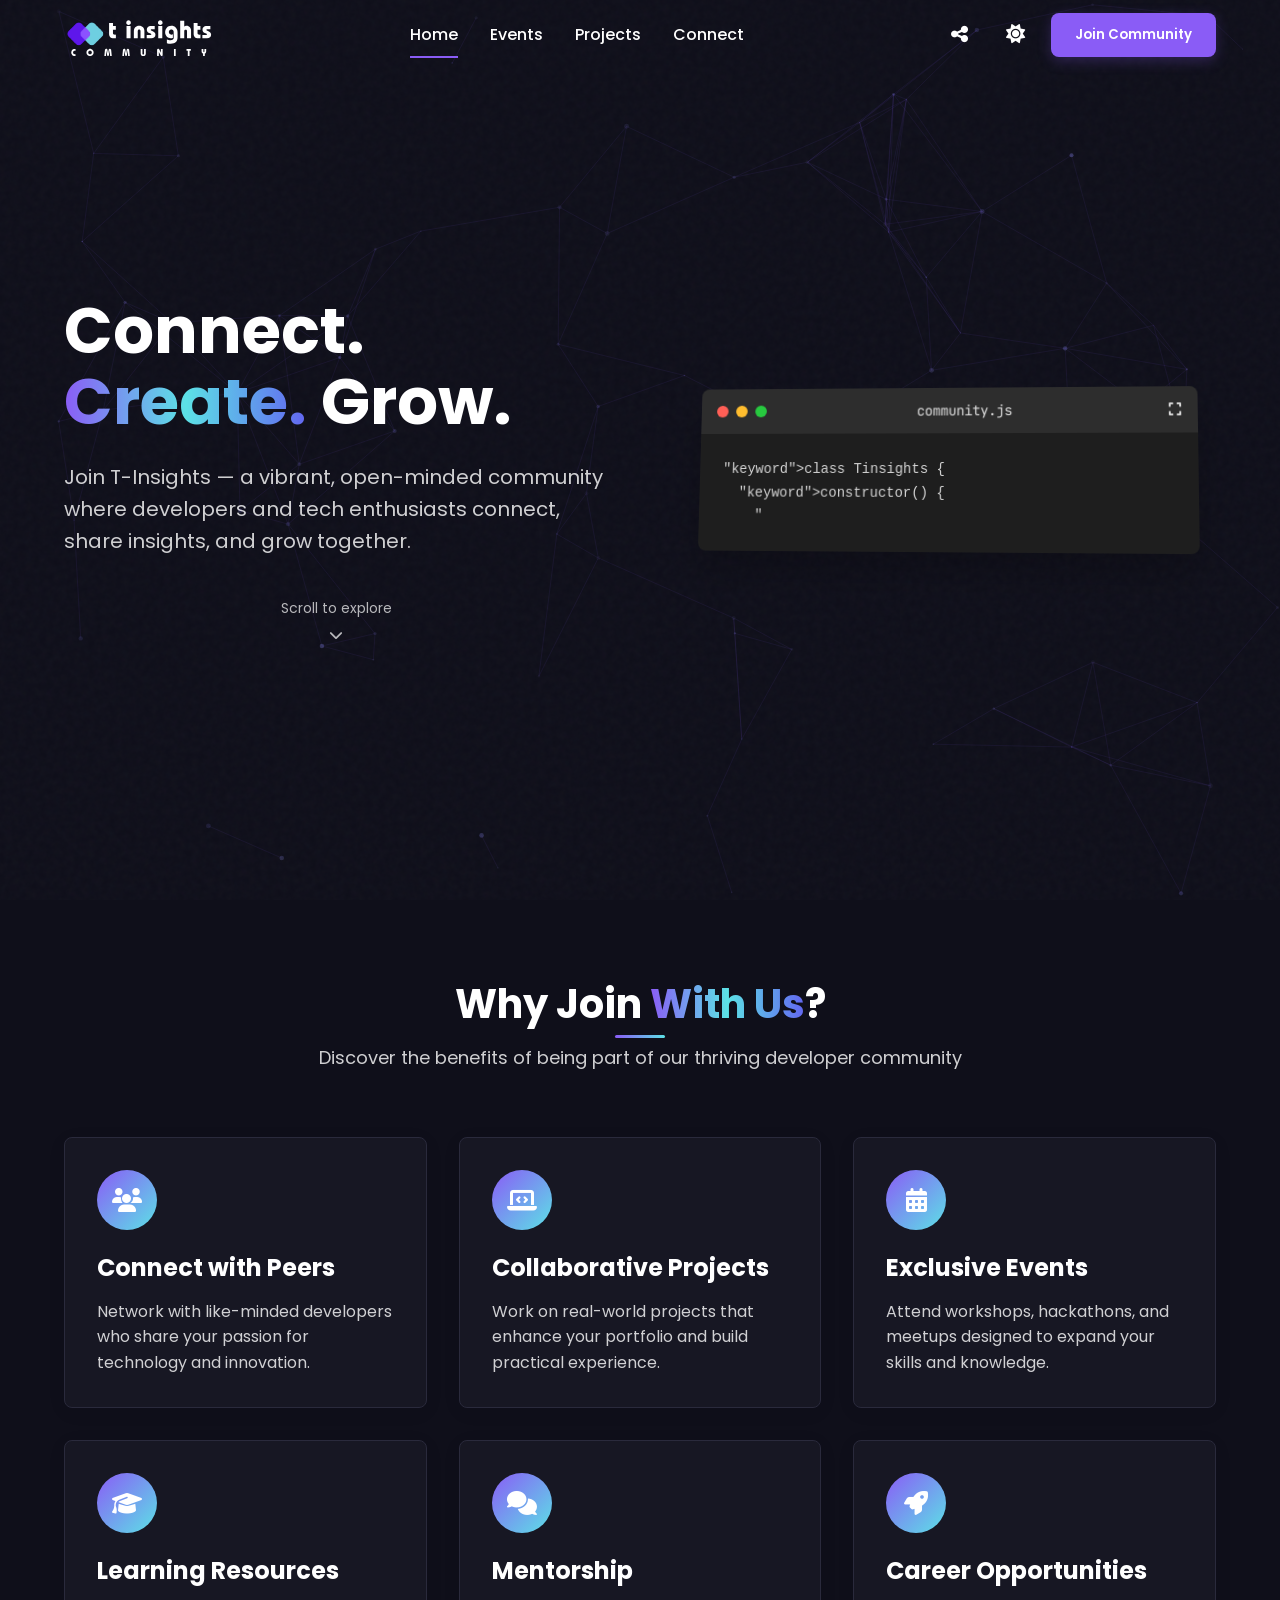
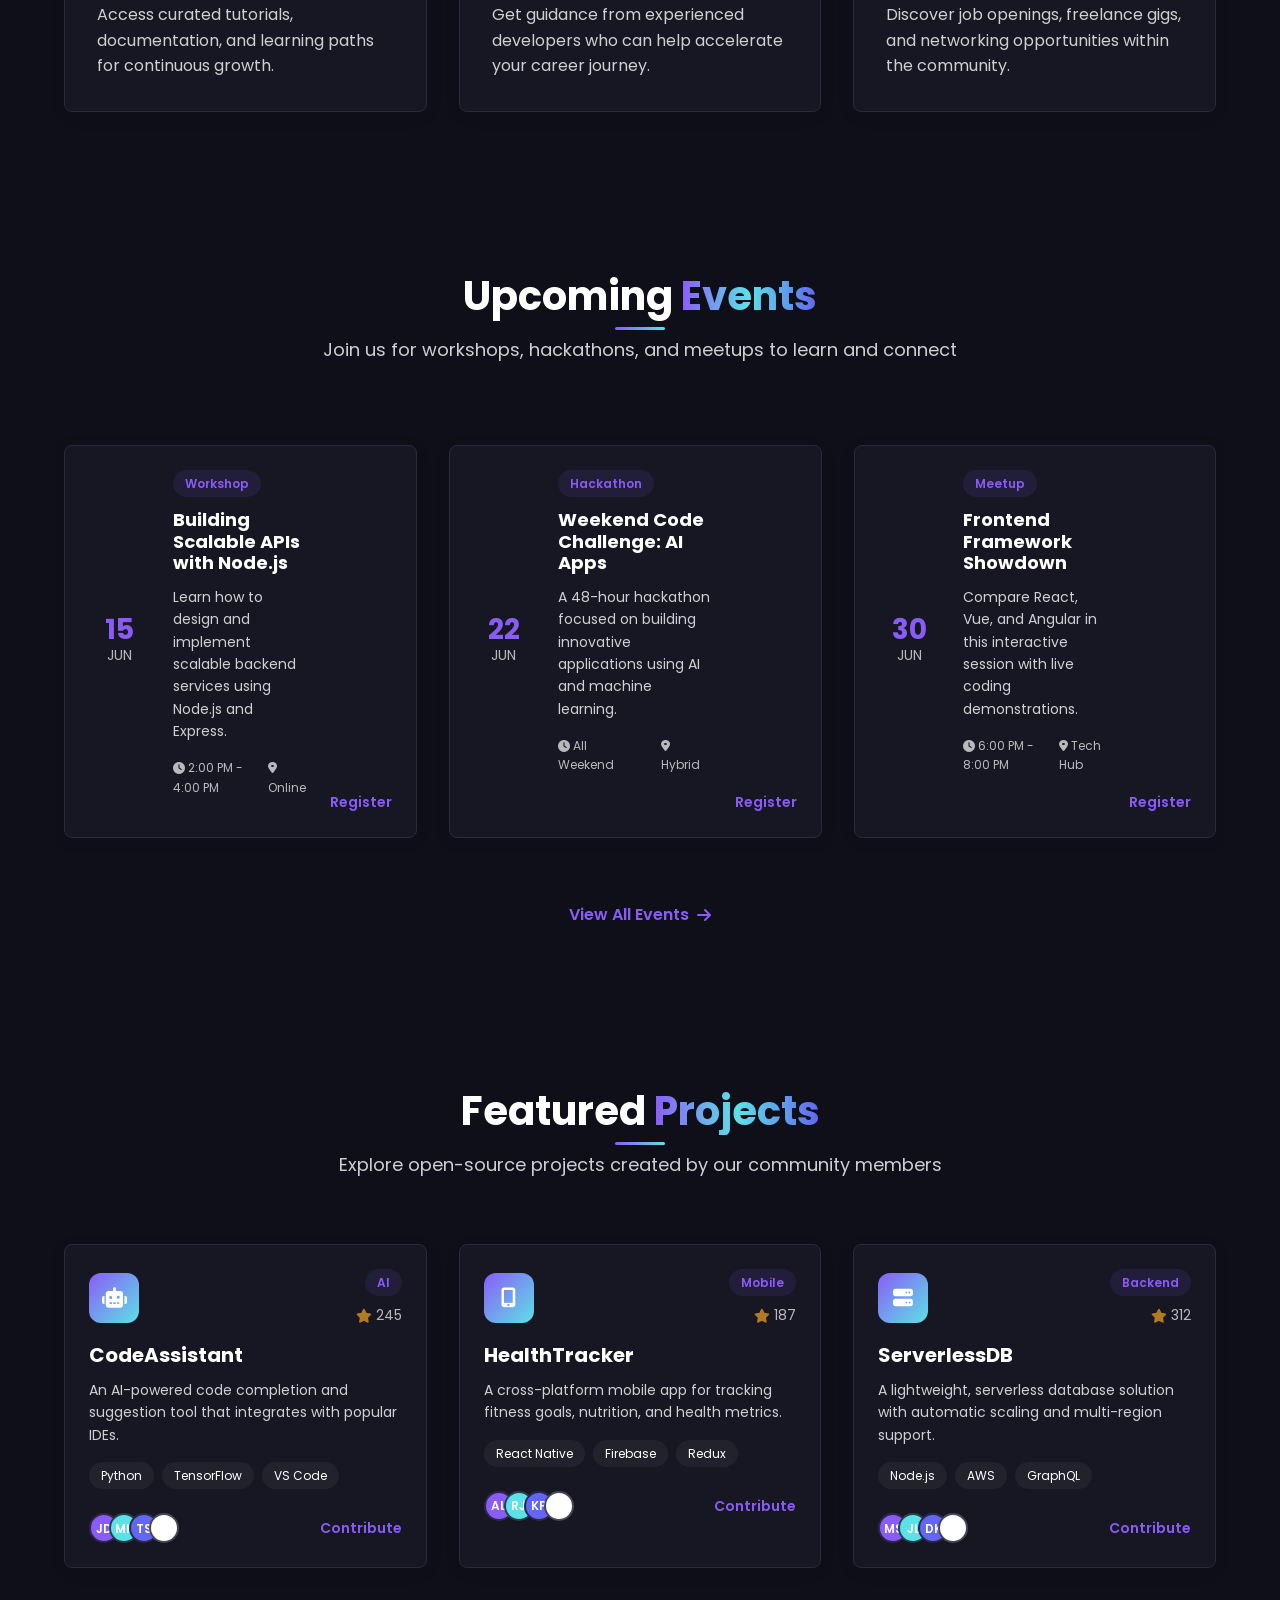
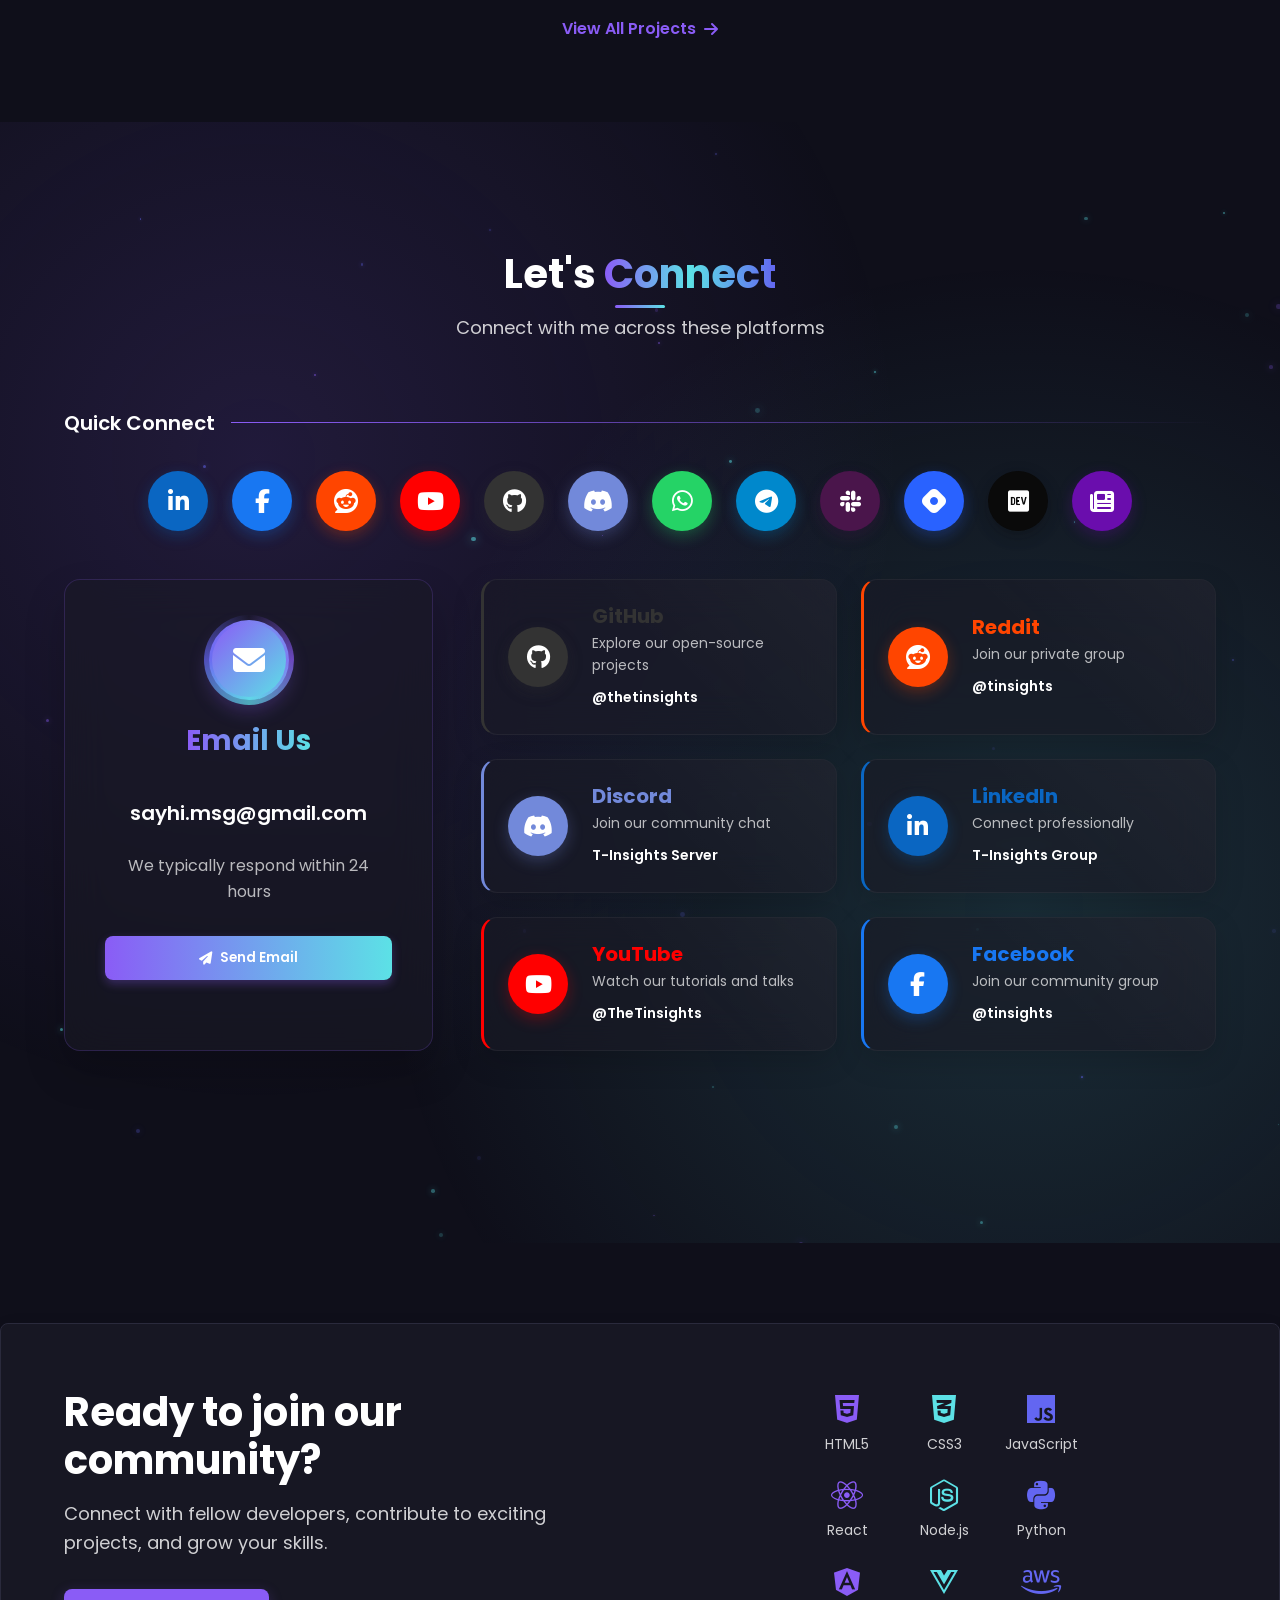
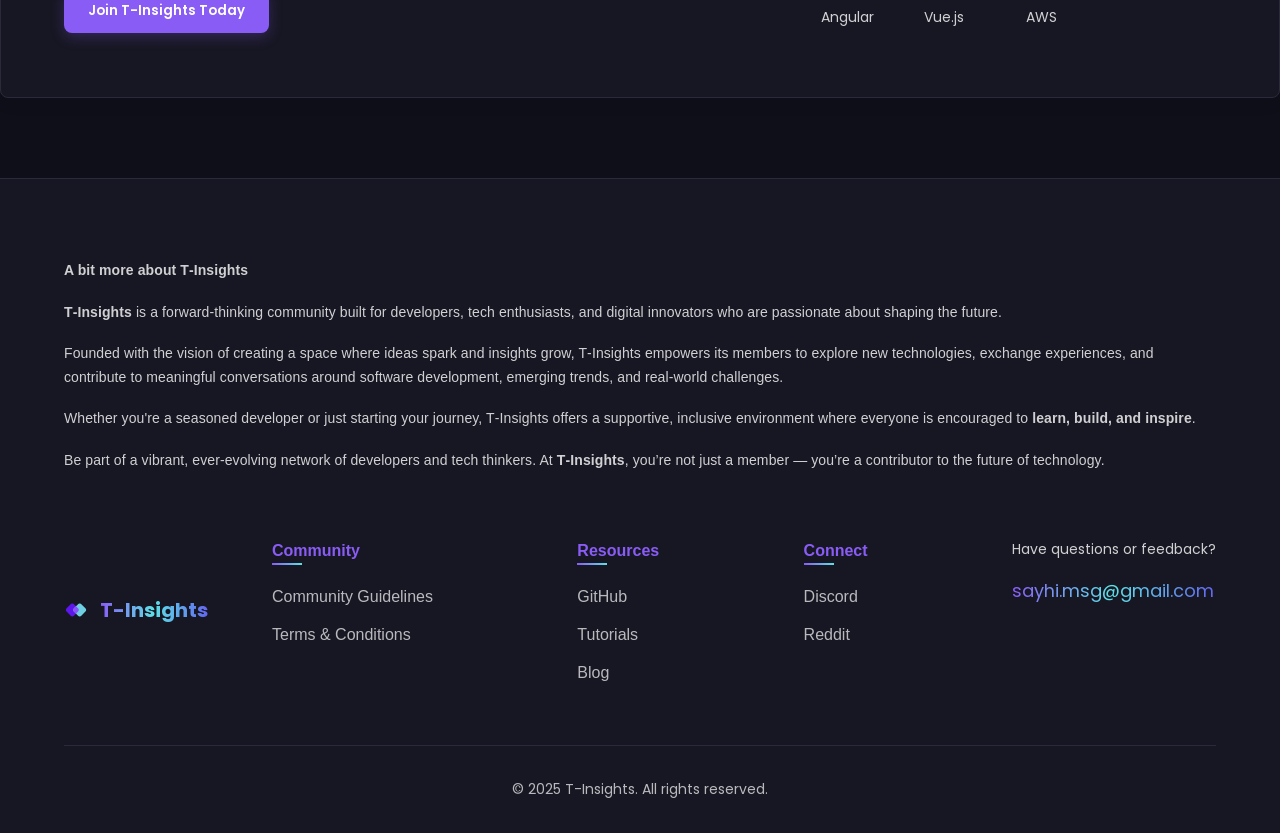
==== commit 0225a655: "(feat) update" ====
--- a/index.html
+++ b/index.html
@@ -4,6 +4,40 @@
     <meta charset="UTF-8" />
     <meta name="viewport" content="width=device-width, initial-scale=1.0" />
     <title>T-Insights | Where Developers Connect</title>
+
+    <!-- ===== META TAG <START> ====== -->
+    <meta
+      name="description"
+      content="Join T-Insights, a vibrant community for developers and tech enthusiasts to connect, share insights, and grow together. Explore events, projects, and resources."
+    />
+    <meta name="author" content="Muhammad S.A. Iqbal" />
+    <meta name="theme-color" content="#1a1a1a" />
+    <meta name="robots" content="index, follow" />
+    <meta property="og:title" content="T-Insights | Where Developers Connect" />
+    <meta
+      property="og:description"
+      content="Join T-Insights, a vibrant community for developers and tech enthusiasts to connect, share insights, and grow together. Explore events, projects, and resources."
+    />
+    <meta property="og:image" content="./assets/images/tinsights-share.png" />
+    <meta property="og:url" content="https://tinsights.vercel.app" />
+    <meta property="og:type" content="website" />
+    <meta property="og:site_name" content="T-Insights" />
+    <meta name="twitter:card" content="summary_large_image" />
+    <meta
+      name="twitter:title"
+      content="T-Insights | Where Developers Connect"
+    />
+    <meta
+      name="twitter:description"
+      content="Join T-Insights, a vibrant community for developers and tech enthusiasts to connect, share insights, and grow together. Explore events, projects, and resources."
+    />
+    <meta name="twitter:image" content="./assets/images/tinsights-share.png" />
+    <meta name="twitter:site" content="T-Insights" />
+    <meta name="twitter:creator" content="@msaiqs" />
+    <!-- Remove this line if not using Google Search Console verification, or replace with your actual code, e.g.:
+    <meta name="google-site-verification" content="ACTUAL_VERIFICATION_CODE" />
+    -->
+    <!-- ===== META TAG <END> ====== -->
 
     <!-- Favicon Icon -->
     <link rel="icon" href="./assets/images/favicon.ico" type="image/x-icon" />
@@ -23,9 +57,9 @@
     />
 
     <!-- Custom CSS -->
-    <link rel="stylesheet" href="./css/style.css" />
+    <link rel="stylesheet" href="./assets/css/style.css" />
+    <link rel="stylesheet" href="./assets/css/components/connect-styles.css" />
   </head>
-
   <body class="dark-theme">
     <canvas id="network-canvas"></canvas>
     <div class="noise-overlay"></div>
@@ -446,7 +480,113 @@
         <div class="container">
           <div class="section-header">
             <h2>Let's <span class="gradient-text">Connect</span></h2>
-            <p>Reach out to us through email or social media</p>
+            <p>Connect with me across these platforms</p>
+          </div>
+
+          <!-- Quick Social Links -->
+          <div class="quick-social-links">
+            <div class="quick-social-title">
+              <span>Quick Connect</span>
+              <div class="quick-social-line"></div>
+            </div>
+            <div class="quick-social-icons">
+              <a
+                href="https://www.linkedin.com/groups/14716474"
+                target="_blank"
+                class="quick-social-icon"
+                data-platform="linkedin"
+              >
+                <i class="fab fa-linkedin-in"></i>
+              </a>
+              <a
+                href="https://www.facebook.com/thetinsights"
+                target="_blank"
+                class="quick-social-icon"
+                data-platform="facebook"
+              >
+                <i class="fab fa-facebook-f"></i>
+              </a>
+              <a
+                href="https://www.reddit.com/r/tinsights"
+                target="_blank"
+                class="quick-social-icon"
+                data-platform="reddit"
+              >
+                <i class="fab fa-reddit"></i>
+              </a>
+              <a
+                href="https://www.youtube.com/@TheTinsights"
+                target="_blank"
+                class="quick-social-icon"
+                data-platform="youtube"
+              >
+                <i class="fab fa-youtube"></i>
+              </a>
+              <a
+                href="https://github.com/thetinsights"
+                class="quick-social-icon"
+                data-platform="github"
+                target="_blank"
+              >
+                <i class="fab fa-github"></i>
+              </a>
+              <a
+                href="https://discord.gg/XtzMwG9rXB"
+                class="quick-social-icon"
+                data-platform="discord"
+                target="_blank"
+              >
+                <i class="fab fa-discord"></i>
+              </a>
+              <a
+                href="https://chat.whatsapp.com/D8KUzw35EcpIFxpXmEPrKn"
+                class="quick-social-icon"
+                data-platform="whatsapp"
+                target="_blank"
+              >
+                <i class="fab fa-whatsapp"></i>
+              </a>
+              <a
+                href="https://t.me/thetinsights"
+                class="quick-social-icon"
+                data-platform="telegram"
+                target="_blank"
+              >
+                <i class="fab fa-telegram-plane"></i>
+              </a>
+              <a
+                href="https://join.slack.com/t/thetinsights/shared_invite/zt-36z35v4af-9bhZjCynCeAoleM7V_aQLw"
+                class="quick-social-icon"
+                data-platform="slack"
+                target="_blank"
+              >
+                <i class="fab fa-slack"></i>
+              </a>
+              <a
+                href="https://tinsights.hashnode.dev"
+                class="quick-social-icon"
+                data-platform="hashnode"
+                target="_blank"
+              >
+                <i class="fab fa-hashnode"></i>
+              </a>
+              <a
+                href="https://dev.to/tinsights"
+                class="quick-social-icon"
+                data-platform="devto"
+                target="_blank"
+              >
+                <i class="fab fa-dev"></i>
+              </a>
+              <a
+                href="https://app.daily.dev/squads/tinsights"
+                class="quick-social-icon"
+                data-platform="dailydev"
+                target="_blank"
+              >
+                <i class="fas fa-newspaper"></i>
+              </a>
+            </div>
           </div>
 
           <div class="connect-wrapper">
@@ -459,8 +599,8 @@
                   <h3>Email Us</h3>
                 </div>
                 <div class="email-content">
-                  <a href="mailto:sayhi.us@outlook.com" class="email-address">
-                    <span>sayhi.us@outlook.com</span>
+                  <a href="mailto:sayhi.msg@gmail.com" class="email-address">
+                    <span>sayhi.msg@gmail.com</span>
                   </a>
                   <p>We typically respond within 24 hours</p>
                   <button class="email-cta">
@@ -570,7 +710,7 @@
             </div>
           </div>
 
-          <div class="connect-newsletter">
+          <!-- <div class="connect-newsletter">
             <div class="newsletter-content">
               <h3>Subscribe to Our Newsletter</h3>
               <p>
@@ -590,7 +730,7 @@
                 </label>
               </div>
             </form>
-          </div>
+          </div> -->
         </div>
       </section>
 
@@ -653,13 +793,13 @@
     <footer>
       <div class="container">
         <div class="footer-content">
-          <div id="about" class="footer-about">
+          <!-- About -->
+          <div class="footer-about">
+            <p><strong>A bit more about T‑Insights</strong></p>
             <p>
               <strong>T‑Insights</strong> is a forward-thinking community built
               for developers, tech enthusiasts, and digital innovators who are
-              passionate about shaping the future. We believe in the power of
-              collaboration, knowledge sharing, and open dialogue to drive
-              progress in the tech world.
+              passionate about shaping the future.
             </p>
             <p>
               Founded with the vision of creating a space where ideas spark and
@@ -672,40 +812,15 @@
               Whether you're a seasoned developer or just starting your journey,
               T‑Insights offers a supportive, inclusive environment where
               everyone is encouraged to
-              <strong>learn, build, and inspire</strong>. We host insightful
-              discussions, collaborative projects, tech events, and idea-sharing
-              sessions designed to help you grow — both personally and
-              professionally.
+              <strong>learn, build, and inspire</strong>.
             </p>
-
-            <p><strong> What We Stand For</strong></p>
-            <ul class="footer-values">
-              <li>
-                <strong>Innovation First</strong> – We embrace change and
-                celebrate the creators who push boundaries.
-              </li>
-              <li>
-                <strong>Community Driven</strong> – Every voice matters; we
-                thrive through collaboration.
-              </li>
-              <li>
-                <strong>Continuous Learning</strong> – Growth comes from
-                curiosity, experimentation, and shared knowledge.
-              </li>
-              <li>
-                <strong>Open-Minded Culture</strong> – Diverse perspectives fuel
-                creativity and progress.
-              </li>
-            </ul>
-
-            <p><strong>Join the Movement</strong></p>
-            
             <p>
               Be part of a vibrant, ever-evolving network of developers and tech
               thinkers. At <strong>T‑Insights</strong>, you’re not just a member
               — you’re a contributor to the future of technology.
             </p>
           </div>
+
           <div class="footer-logo">
             <div class="logo-img small">
               <img src="./assets/images/logo.svg" alt="T-Insights Logo" />
@@ -717,7 +832,12 @@
               <h4>Community</h4>
               <ul>
                 <li>
-                  <a href="./pages/terms.html" target="_blank"
+                  <a href="./pages/community-guidelines.html" target="_self"
+                    >Community Guidelines</a
+                  >
+                </li>
+                <li>
+                  <a href="./pages/terms-and-conditions.html" target="_self"
                     >Terms & Conditions</a
                   >
                 </li>
@@ -726,6 +846,11 @@
             <div class="footer-column">
               <h4>Resources</h4>
               <ul>
+                <li>
+                  <a href="https://github.com/thetinsights" target="_blank"
+                    >GitHub</a
+                  >
+                </li>
                 <li>
                   <a
                     href="https://www.youtube.com/@TheTinsights"
@@ -747,17 +872,16 @@
                   >
                 </li>
                 <li>
-                  <a href="https://github.com/thetinsights" target="_blank"
-                    >GitHub</a
+                  <a href="https://www.reddit.com/r/tinsights" target="_blank"
+                    >Reddit</a
                   >
                 </li>
               </ul>
             </div>
             <div class="footer-column">
-              <h4>Send Email</h4>
               <p>Have questions or feedback?</p>
-              <a href="mailto:sayhi.us@outlook.com" class="footer-email"
-                >sayhi.us@outlook.com</a
+              <a href="mailto:sayhi.msg@gmail.com" class="footer-email"
+                >sayhi.msg@gmail.com</a
               >
             </div>
           </div>
@@ -801,7 +925,7 @@
           <input
             type="text"
             class="share-link-input"
-            value="https://stacksurge.com"
+            value="https://tinsights.vercel.app"
             readonly
           />
           <button class="share-link-copy">Copy</button>
@@ -810,7 +934,7 @@
     </div>
 
     <!-- JavaScript Link -->
-    <script src="./js/main.js"></script>
-    <script src="./js/utils/network-bg.js"></script>
+    <script src="./assets/js/main.js"></script>
+    <script src="./assets/js/utils/network-bg.js"></script>
   </body>
 </html>
--- a/assets/css/style.css
+++ b/assets/css/style.css
@@ -0,0 +1,2346 @@
+:root {
+  --primary: #8a5cf6;
+  --primary-dark: #7349d3;
+  --secondary: #5ce1e6;
+  --secondary-dark: #3bc7cc;
+  --accent: #6366f1;
+  --accent-dark: #4f46e5;
+  --success: #10b981;
+  --warning: #f59e0b;
+  --error: #ef4444;
+  --background: #0f0f1a;
+  --foreground: #ffffff;
+  --card: rgba(26, 26, 38, 0.8);
+  --card-foreground: #ffffff;
+  --border: #2a2a3c;
+  --input: #2a2a3c;
+  --ring: #8a5cf6;
+  --radius: 0.5rem;
+  --header-height: 70px;
+  --font-sans: "Poppins", -apple-system, BlinkMacSystemFont, "Segoe UI", Roboto,
+    "Helvetica Neue", Arial, sans-serif;
+  --font-mono: "JetBrains Mono", monospace;
+
+  /* Social Media Colors */
+  --github-color: #333333;
+  --twitter-color: #1da1f2;
+  --telegram-color: #0088cc;
+  --whatsapp-color: #25d366;
+  --slack-color: #4a154b;
+  --dailydev-color: #6A0DAD;
+  --devto-color: #0a0a0a;
+  --hashnode-color: #2962ff;
+  --discord-color: #7289da;
+  --linkedin-color: #0a66c2;
+  --youtube-color: #ff0000;
+  --facebook-color: #1877f2;
+  --reddit-color: #ff4500;
+}
+
+.light-theme {
+  --background: #f8f9fa;
+  --foreground: #111111;
+  --card: rgba(255, 255, 255, 0.8);
+  --card-foreground: #111111;
+  --border: #e2e8f0;
+  --input: #f1f5f9;
+}
+
+.dark-theme {
+  --background: #0f0f1a;
+  --foreground: #ffffff;
+  --card: rgba(26, 26, 38, 0.8);
+  --card-foreground: #ffffff;
+  --border: #2a2a3c;
+  --input: #2a2a3c;
+}
+
+* {
+  margin: 0;
+  padding: 0;
+  box-sizing: border-box;
+}
+
+html {
+  scroll-behavior: smooth;
+  font-size: 16px;
+}
+
+body {
+  font-family: var(--font-sans);
+  background-color: var(--background);
+  color: var(--foreground);
+  line-height: 1.6;
+  overflow-x: hidden;
+  position: relative;
+  min-height: 100vh;
+  transition: background-color 0.3s ease, color 0.3s ease;
+}
+
+/* Network Canvas */
+#network-canvas {
+  position: fixed;
+  top: 0;
+  left: 0;
+  width: 100%;
+  height: 100%;
+  z-index: -2;
+  background-color: var(--background);
+  transition: background-color 0.3s ease;
+}
+
+/* Noise Overlay */
+.noise-overlay {
+  position: fixed;
+  top: 0;
+  left: 0;
+  width: 100%;
+  height: 100%;
+  background-image: url("data:image/svg+xml,%3Csvg viewBox='0 0 200 200' xmlns='http://www.w3.org/2000/svg'%3E%3Cfilter id='noiseFilter'%3E%3CfeTurbulence type='fractalNoise' baseFrequency='0.65' numOctaves='3' stitchTiles='stitch'/%3E%3C/filter%3E%3Crect width='100%25' height='100%25' filter='url(%23noiseFilter)'/%3E%3C/svg%3E");
+  opacity: 0.03;
+  pointer-events: none;
+  z-index: -1;
+}
+
+/* Container */
+.container {
+  width: 100%;
+  max-width: 1200px;
+  margin: 0 auto;
+  padding: 0 1.5rem;
+}
+
+/* Typography */
+h1,
+h2,
+h3,
+h4,
+h5,
+h6 {
+  font-weight: 700;
+  line-height: 1.2;
+  margin-bottom: 1rem;
+}
+
+h1 {
+  font-size: 3.5rem;
+}
+
+h2 {
+  font-size: 2.5rem;
+}
+
+h3 {
+  font-size: 1.5rem;
+}
+
+p {
+  margin-bottom: 1rem;
+}
+
+a {
+  color: var(--primary);
+  text-decoration: none;
+  transition: color 0.2s ease;
+}
+
+a:hover {
+  color: var(--primary-dark);
+}
+
+.gradient-text {
+  background: linear-gradient(
+    90deg,
+    var(--primary),
+    var(--secondary),
+    var(--accent)
+  );
+  -webkit-background-clip: text;
+  background-clip: text;
+  color: transparent;
+  display: inline-block;
+}
+
+/* Buttons */
+button {
+  font-family: var(--font-sans);
+  cursor: pointer;
+  border: none;
+  outline: none;
+  transition: all 0.2s ease;
+}
+
+.primary-btn {
+  background-color: var(--primary);
+  color: white;
+  font-weight: 600;
+  padding: 0.75rem 1.5rem;
+  border-radius: var(--radius);
+  box-shadow: 0 4px 14px rgba(138, 92, 246, 0.25);
+  transition: all 0.2s ease;
+  position: relative;
+  overflow: hidden;
+  z-index: 1;
+}
+
+.primary-btn::before {
+  content: "";
+  position: absolute;
+  top: 0;
+  left: -100%;
+  width: 100%;
+  height: 100%;
+  background: linear-gradient(
+    90deg,
+    transparent,
+    rgba(255, 255, 255, 0.2),
+    transparent
+  );
+  transition: left 0.7s ease;
+  z-index: -1;
+}
+
+.primary-btn:hover::before {
+  left: 100%;
+}
+
+.primary-btn:hover {
+  background-color: var(--primary-dark);
+  transform: translateY(-2px);
+  box-shadow: 0 6px 20px rgba(138, 92, 246, 0.35);
+}
+
+.secondary-btn {
+  background-color: transparent;
+  color: var(--foreground);
+  font-weight: 600;
+  padding: 0.75rem 1.5rem;
+  border-radius: var(--radius);
+  border: 1px solid var(--border);
+  transition: all 0.2s ease;
+}
+
+.secondary-btn:hover {
+  background-color: rgba(255, 255, 255, 0.05);
+  transform: translateY(-2px);
+}
+
+/* Header - Updated to be fully transparent */
+header {
+  position: fixed;
+  top: 0;
+  left: 0;
+  width: 100%;
+  height: var(--header-height);
+  background-color: transparent;
+  z-index: 100;
+  transition: all 0.3s ease;
+}
+
+header.scrolled {
+  background-color: rgba(15, 15, 26, 0.8);
+  backdrop-filter: blur(10px);
+  border-bottom: 1px solid var(--border);
+}
+
+.light-theme header.scrolled {
+  background-color: rgba(248, 249, 250, 0.8);
+  backdrop-filter: blur(10px);
+  border-bottom: 1px solid var(--border);
+}
+
+header .container {
+  display: flex;
+  justify-content: space-between;
+  align-items: center;
+  height: 100%;
+}
+
+.logo {
+  display: flex;
+  align-items: center;
+  gap: 0.75rem;
+  margin-top: 18px;
+}
+W .logo h1 {
+  font-size: 1.5rem;
+  margin-bottom: 0;
+  background: linear-gradient(90deg, var(--primary), var(--secondary));
+  -webkit-background-clip: text;
+  background-clip: text;
+  color: transparent;
+}
+
+.logo-img {
+  width: 36px;
+  height: 36px;
+  display: flex;
+  align-items: center;
+  justify-content: center;
+}
+
+.logo-img img {
+  width: 100%;
+  height: 100%;
+  object-fit: contain;
+}
+
+.logo-img.small {
+  width: 24px;
+  height: 24px;
+}
+
+/* Updated navigation links with underline style */
+.nav-links {
+  display: flex;
+  list-style: none;
+  gap: 2rem;
+}
+
+.nav-links a {
+  color: var(--foreground);
+  font-weight: 500;
+  position: relative;
+  padding: 0.5rem 0;
+}
+
+.nav-links a::after {
+  content: "";
+  position: absolute;
+  bottom: -4px;
+  left: 0;
+  width: 0;
+  height: 2px;
+  background: var(--primary);
+  transition: width 0.3s ease;
+}
+
+.nav-links a:hover::after {
+  width: 100%;
+}
+
+.nav-links a.active::after {
+  width: 100%;
+  background: var(--primary);
+}
+
+.nav-right {
+  display: flex;
+  align-items: center;
+  gap: 1rem;
+}
+
+/* Share button */
+.share-btn {
+  background: none;
+  border: none;
+  color: var(--foreground);
+  font-size: 1.2rem;
+  cursor: pointer;
+  display: flex;
+  align-items: center;
+  justify-content: center;
+  width: 40px;
+  height: 40px;
+  border-radius: 50%;
+  transition: background-color 0.2s ease;
+}
+
+.share-btn:hover {
+  background-color: rgba(255, 255, 255, 0.05);
+}
+
+/* Theme toggle - Fixed */
+.theme-toggle {
+  background: none;
+  border: none;
+  color: var(--foreground);
+  font-size: 1.2rem;
+  cursor: pointer;
+  display: flex;
+  align-items: center;
+  justify-content: center;
+  width: 40px;
+  height: 40px;
+  border-radius: 50%;
+  transition: background-color 0.2s ease;
+}
+
+.theme-toggle:hover {
+  background-color: rgba(255, 255, 255, 0.05);
+}
+
+.theme-toggle .fa-sun {
+  display: none;
+}
+
+.dark-theme .theme-toggle .fa-moon {
+  display: none;
+}
+
+.dark-theme .theme-toggle .fa-sun {
+  display: block;
+}
+
+.light-theme .theme-toggle .fa-sun {
+  display: none;
+}
+
+.light-theme .theme-toggle .fa-moon {
+  display: block;
+}
+
+.menu-toggle {
+  display: none;
+  background: none;
+  border: none;
+  width: 30px;
+  height: 20px;
+  position: relative;
+  cursor: pointer;
+}
+
+.menu-toggle span {
+  display: block;
+  position: absolute;
+  height: 2px;
+  width: 100%;
+  background-color: var(--foreground);
+  border-radius: 2px;
+  transition: all 0.3s ease;
+}
+
+.menu-toggle span:first-child {
+  top: 0;
+}
+
+.menu-toggle span:last-child {
+  bottom: 0;
+}
+
+.menu-toggle.active span:first-child {
+  transform: rotate(45deg);
+  top: 9px;
+}
+
+.menu-toggle.active span:last-child {
+  transform: rotate(-45deg);
+  bottom: 9px;
+}
+
+/* Hero Section */
+.hero {
+  padding: calc(var(--header-height) + 3rem) 0 5rem;
+  min-height: 100vh;
+  display: flex;
+  align-items: center;
+}
+
+.hero .container {
+  display: flex;
+  align-items: center;
+  gap: 4rem;
+}
+
+.hero-content {
+  flex: 1;
+}
+
+.hero-title {
+  font-size: 4rem;
+  line-height: 1.1;
+  margin-bottom: 1.5rem;
+}
+
+.hero-subtitle {
+  font-size: 1.25rem;
+  margin-bottom: 2.5rem;
+  opacity: 0.8;
+}
+
+.hero-stats {
+  display: flex;
+  gap: 2rem;
+  margin-bottom: 2.5rem;
+}
+
+.stat {
+  display: flex;
+  flex-direction: column;
+}
+
+.stat-number {
+  font-size: 2rem;
+  font-weight: 700;
+  color: var(--primary);
+}
+
+.stat-label {
+  font-size: 0.875rem;
+  opacity: 0.7;
+}
+
+.hero-cta {
+  display: flex;
+  gap: 1rem;
+  margin-bottom: 3rem;
+}
+
+.hero-image {
+  flex: 1;
+  display: flex;
+  justify-content: center;
+  align-items: center;
+}
+
+.scroll-indicator {
+  display: flex;
+  flex-direction: column;
+  align-items: center;
+  gap: 0.5rem;
+  font-size: 0.875rem;
+  opacity: 0.7;
+  animation: bounce 2s infinite;
+}
+
+.hero-description {
+  font-size: 1.25rem;
+  margin-top: 1rem;
+  margin-bottom: 3rem;
+  line-height: 1.6;
+  font-weight: 400;
+  transition: color 0.3s ease;
+  text-shadow: 0 1px 2px rgba(0, 0, 0, 0.1);
+  background: linear-gradient(
+    90deg,
+    var(--primary),
+    var(--secondary),
+    var(--accent)
+  );
+  -webkit-background-clip: text;
+  background-clip: text;
+  color: transparent;
+  text-decoration-thickness: 6px;
+}
+
+@keyframes bounce {
+  0%,
+  20%,
+  50%,
+  80%,
+  100% {
+    transform: translateY(0);
+  }
+  40% {
+    transform: translateY(-10px);
+  }
+  60% {
+    transform: translateY(-5px);
+  }
+}
+
+/* Code Editor */
+.code-editor {
+  width: 100%;
+  max-width: 500px;
+  background-color: #1e1e1e;
+  border-radius: var(--radius);
+  overflow: hidden;
+  box-shadow: 0 20px 40px rgba(0, 0, 0, 0.2);
+  transform: perspective(1000px) rotateY(-5deg) rotateX(5deg);
+  transition: transform 0.3s ease;
+}
+
+.code-editor:hover {
+  transform: perspective(1000px) rotateY(0) rotateX(0);
+}
+
+.editor-header {
+  background-color: #2d2d2d;
+  padding: 0.75rem 1rem;
+  display: flex;
+  align-items: center;
+  justify-content: space-between;
+}
+
+.editor-controls {
+  display: flex;
+  gap: 8px;
+}
+
+.editor-controls span {
+  width: 12px;
+  height: 12px;
+  border-radius: 50%;
+}
+
+.editor-controls span:nth-child(1) {
+  background-color: #ff5f56;
+}
+
+.editor-controls span:nth-child(2) {
+  background-color: #ffbd2e;
+}
+
+.editor-controls span:nth-child(3) {
+  background-color: #27c93f;
+}
+
+.editor-title {
+  color: #ddd;
+  font-size: 0.875rem;
+  font-family: var(--font-mono);
+}
+
+.editor-actions {
+  color: #ddd;
+  font-size: 0.875rem;
+}
+
+.editor-body {
+  padding: 1.5rem;
+  max-height: 400px;
+  overflow: hidden;
+}
+
+.editor-body pre {
+  margin: 0;
+  font-family: var(--font-mono);
+  font-size: 0.875rem;
+  line-height: 1.6;
+}
+
+.editor-body code {
+  color: #d4d4d4;
+}
+
+.language-javascript .keyword {
+  color: #569cd6;
+}
+
+.language-javascript .string {
+  color: #ce9178;
+}
+
+.language-javascript .function {
+  color: #dcdcaa;
+}
+
+.language-javascript .comment {
+  color: #6a9955;
+}
+
+.language-javascript .class {
+  color: #4ec9b0;
+}
+
+/* Section Styles */
+section {
+  padding: 5rem 0;
+  position: relative;
+}
+
+.section-header {
+  text-align: center;
+  max-width: 700px;
+  margin: 0 auto 4rem;
+}
+
+.section-header h2 {
+  position: relative;
+  display: inline-block;
+}
+
+.section-header h2::after {
+  content: "";
+  position: absolute;
+  bottom: -10px;
+  left: 50%;
+  transform: translateX(-50%);
+  width: 50px;
+  height: 3px;
+  background: linear-gradient(90deg, var(--primary), var(--secondary));
+  border-radius: 3px;
+}
+
+.section-header p {
+  font-size: 1.125rem;
+  opacity: 0.8;
+}
+
+/* Features Section */
+.features-grid {
+  display: grid;
+  grid-template-columns: repeat(auto-fill, minmax(300px, 1fr));
+  gap: 2rem;
+}
+
+.feature-card {
+  background-color: var(--card);
+  border-radius: var(--radius);
+  padding: 2rem;
+  box-shadow: 0 4px 20px rgba(0, 0, 0, 0.05);
+  transition: transform 0.3s ease, box-shadow 0.3s ease;
+  border: 1px solid var(--border);
+}
+
+.feature-card:hover {
+  transform: translateY(-5px);
+  box-shadow: 0 10px 25px rgba(0, 0, 0, 0.15);
+}
+
+.feature-icon {
+  width: 60px;
+  height: 60px;
+  border-radius: 50%;
+  background: linear-gradient(135deg, var(--primary), var(--secondary));
+  display: flex;
+  align-items: center;
+  justify-content: center;
+  margin-bottom: 1.5rem;
+  color: white;
+  font-size: 1.5rem;
+  transition: transform 0.3s ease, box-shadow 0.3s ease;
+}
+
+.feature-icon:hover {
+  transform: scale(1.1);
+  box-shadow: 0 10px 25px rgba(0, 0, 0, 0.15);
+}
+
+.feature-card h3 {
+  margin-bottom: 1rem;
+}
+
+.feature-card p {
+  opacity: 0.8;
+  margin-bottom: 0;
+}
+
+/* Events Section */
+.events-slider {
+  display: flex;
+  gap: 2rem;
+  overflow-x: auto;
+  padding: 1rem 0.5rem;
+  margin: 0 -0.5rem;
+  scrollbar-width: none;
+}
+
+.events-slider::-webkit-scrollbar {
+  display: none;
+}
+
+.event-card {
+  background-color: var(--card);
+  border-radius: var(--radius);
+  padding: 1.5rem;
+  min-width: 350px;
+  box-shadow: 0 4px 20px rgba(0, 0, 0, 0.05);
+  display: flex;
+  gap: 1.5rem;
+  transition: transform 0.3s ease, box-shadow 0.3s ease;
+  border: 1px solid var(--border);
+}
+
+.event-card:hover {
+  transform: translateY(-5px);
+  box-shadow: 0 10px 30px rgba(0, 0, 0, 0.1);
+}
+
+.event-date {
+  display: flex;
+  flex-direction: column;
+  align-items: center;
+  justify-content: center;
+  min-width: 60px;
+}
+
+.event-date .day {
+  font-size: 1.75rem;
+  font-weight: 700;
+  line-height: 1;
+  color: var(--primary);
+}
+
+.event-date .month {
+  font-size: 0.875rem;
+  text-transform: uppercase;
+  opacity: 0.7;
+}
+
+.event-content {
+  flex: 1;
+}
+
+.event-tag {
+  display: inline-block;
+  background-color: rgba(138, 92, 246, 0.1);
+  color: var(--primary);
+  font-size: 0.75rem;
+  font-weight: 600;
+  padding: 0.25rem 0.75rem;
+  border-radius: 1rem;
+  margin-bottom: 0.75rem;
+}
+
+.event-card h3 {
+  font-size: 1.125rem;
+  margin-bottom: 0.75rem;
+}
+
+.event-card p {
+  font-size: 0.875rem;
+  opacity: 0.8;
+  margin-bottom: 1rem;
+}
+
+.event-meta {
+  display: flex;
+  gap: 1rem;
+  font-size: 0.75rem;
+  opacity: 0.7;
+  margin-bottom: 1rem;
+}
+
+.event-btn {
+  background-color: transparent;
+  color: var(--primary);
+  font-weight: 600;
+  font-size: 0.875rem;
+  padding: 0;
+  margin-top: auto;
+  transition: color 0.2s ease;
+}
+
+.event-btn:hover {
+  color: var(--primary-dark);
+}
+
+/* Projects Section */
+.projects-grid {
+  display: grid;
+  grid-template-columns: repeat(auto-fill, minmax(300px, 1fr));
+  gap: 2rem;
+}
+
+.project-card {
+  background-color: var(--card);
+  border-radius: var(--radius);
+  padding: 1.5rem;
+  box-shadow: 0 4px 20px rgba(0, 0, 0, 0.05);
+  transition: transform 0.3s ease, box-shadow 0.3s ease;
+  border: 1px solid var(--border);
+}
+
+.project-card:hover {
+  transform: translateY(-5px);
+  box-shadow: 0 10px 25px rgba(0, 0, 0, 0.15);
+}
+
+.project-header {
+  display: flex;
+  justify-content: space-between;
+  align-items: center;
+  margin-bottom: 1rem;
+}
+
+.project-logo {
+  width: 50px;
+  height: 50px;
+  border-radius: 12px;
+  background: linear-gradient(135deg, var(--primary), var(--secondary));
+  display: flex;
+  align-items: center;
+  justify-content: center;
+  color: white;
+  font-size: 1.25rem;
+  transition: transform 0.3s ease, box-shadow 0.3s ease;
+}
+
+.project-logo:hover {
+  transform: scale(1.1);
+  box-shadow: 0 10px 25px rgba(0, 0, 0, 0.15);
+}
+
+.project-meta {
+  display: flex;
+  flex-direction: column;
+  align-items: flex-end;
+  gap: 0.5rem;
+}
+
+.project-tag {
+  display: inline-block;
+  background-color: rgba(138, 92, 246, 0.1);
+  color: var(--primary);
+  font-size: 0.75rem;
+  font-weight: 600;
+  padding: 0.25rem 0.75rem;
+  border-radius: 1rem;
+}
+
+.project-stars {
+  display: flex;
+  align-items: center;
+  gap: 0.25rem;
+  font-size: 0.875rem;
+  opacity: 0.7;
+}
+
+.project-stars i {
+  color: #f5a623;
+}
+
+.project-card h3 {
+  font-size: 1.25rem;
+  margin-bottom: 0.75rem;
+}
+
+.project-card p {
+  font-size: 0.875rem;
+  opacity: 0.8;
+  margin-bottom: 1rem;
+}
+
+.project-tech {
+  display: flex;
+  flex-wrap: wrap;
+  gap: 0.5rem;
+  margin-bottom: 1.5rem;
+}
+
+.project-tech span {
+  display: inline-block;
+  background-color: rgba(255, 255, 255, 0.05);
+  color: var(--foreground);
+  font-size: 0.75rem;
+  padding: 0.25rem 0.75rem;
+  border-radius: 1rem;
+}
+
+.project-contributors {
+  display: flex;
+  justify-content: space-between;
+  align-items: center;
+}
+
+.contributor-avatars {
+  display: flex;
+}
+
+.avatar {
+  width: 30px;
+  height: 30px;
+  border-radius: 50%;
+  background-color: var(--primary);
+  color: white;
+  display: flex;
+  align-items: center;
+  justify-content: center;
+  font-size: 0.75rem;
+  font-weight: 600;
+  margin-right: -10px;
+  border: 2px solid var(--card);
+}
+
+.avatar:nth-child(2) {
+  background-color: var(--secondary);
+}
+
+.avatar:nth-child(3) {
+  background-color: var(--accent);
+}
+
+.avatar:nth-child(4) {
+  background-color: var(--foreground);
+}
+
+.contribute-link {
+  font-size: 0.875rem;
+  font-weight: 600;
+}
+
+/* Connect Section */
+.connect {
+  position: relative;
+  padding: 8rem 0;
+  overflow: hidden;
+}
+
+.connect-bg {
+  position: absolute;
+  top: 0;
+  left: 0;
+  width: 100%;
+  height: 100%;
+  z-index: -1;
+}
+
+.connect-particles {
+  position: absolute;
+  top: 0;
+  left: 0;
+  width: 100%;
+  height: 100%;
+  background: radial-gradient(
+      circle at 20% 30%,
+      rgba(138, 92, 246, 0.15) 0%,
+      transparent 50%
+    ),
+    radial-gradient(
+      circle at 80% 70%,
+      rgba(92, 225, 230, 0.15) 0%,
+      transparent 50%
+    );
+}
+
+.connect-wrapper {
+  display: flex;
+  flex-wrap: wrap;
+  gap: 3rem;
+  margin-bottom: 4rem;
+}
+
+.connect-email-card {
+  flex: 1;
+  min-width: 300px;
+  background: rgba(26, 26, 38, 0.6);
+  backdrop-filter: blur(20px);
+  border-radius: 1rem;
+  overflow: hidden;
+  box-shadow: 0 20px 40px rgba(0, 0, 0, 0.2);
+  border: 1px solid rgba(138, 92, 246, 0.2);
+  transition: transform 0.3s ease, box-shadow 0.3s ease;
+}
+
+.light-theme .connect-email-card {
+  background: rgba(255, 255, 255, 0.6);
+  box-shadow: 0 20px 40px rgba(0, 0, 0, 0.1);
+}
+
+.connect-email-card:hover {
+  transform: translateY(-10px);
+  box-shadow: 0 30px 60px rgba(0, 0, 0, 0.3);
+}
+
+.email-card-inner {
+  padding: 2.5rem;
+  display: flex;
+  flex-direction: column;
+  align-items: center;
+  text-align: center;
+}
+
+.email-header {
+  margin-bottom: 2rem;
+}
+
+.email-icon-container {
+  width: 80px;
+  height: 80px;
+  border-radius: 50%;
+  background: linear-gradient(135deg, var(--primary), var(--secondary));
+  display: flex;
+  align-items: center;
+  justify-content: center;
+  margin: 0 auto 1.5rem;
+  font-size: 2rem;
+  color: white;
+  position: relative;
+  box-shadow: 0 10px 20px rgba(138, 92, 246, 0.3);
+}
+
+.email-icon-container::before {
+  content: "";
+  position: absolute;
+  inset: -5px;
+  border-radius: 50%;
+  background: conic-gradient(
+    from 0deg,
+    transparent 0%,
+    var(--primary) 25%,
+    var(--secondary) 50%,
+    var(--accent) 75%,
+    transparent 100%
+  );
+  animation: rotate 4s linear infinite;
+  opacity: 0.7;
+}
+
+.email-icon-container::after {
+  content: "";
+  position: absolute;
+  inset: 3px;
+  border-radius: 50%;
+  background: linear-gradient(135deg, var(--primary), var(--secondary));
+  z-index: 1;
+}
+
+.email-icon-container i {
+  position: relative;
+  z-index: 2;
+}
+
+.email-header h3 {
+  font-size: 1.75rem;
+  margin-bottom: 0.5rem;
+  background: linear-gradient(90deg, var(--primary), var(--secondary));
+  -webkit-background-clip: text;
+  background-clip: text;
+  color: transparent;
+}
+
+.email-content {
+  width: 100%;
+}
+
+.email-address {
+  display: inline-block;
+  font-size: 1.25rem;
+  font-weight: 600;
+  margin-bottom: 1rem;
+  color: var(--foreground);
+  position: relative;
+  padding-bottom: 0.5rem;
+  transition: all 0.3s ease;
+}
+
+.email-address::after {
+  content: "";
+  position: absolute;
+  bottom: 0;
+  left: 50%;
+  transform: translateX(-50%);
+  width: 0;
+  height: 2px;
+  background: linear-gradient(90deg, var(--primary), var(--secondary));
+  transition: width 0.3s ease;
+}
+
+.email-address:hover {
+  color: var(--primary);
+}
+
+.email-address:hover::after {
+  width: 100%;
+}
+
+.email-content p {
+  opacity: 0.7;
+  margin-bottom: 2rem;
+}
+
+.email-cta {
+  display: flex;
+  align-items: center;
+  justify-content: center;
+  gap: 0.5rem;
+  background: linear-gradient(90deg, var(--primary), var(--secondary));
+  color: white;
+  font-weight: 600;
+  padding: 0.75rem 1.5rem;
+  border-radius: 0.5rem;
+  transition: all 0.3s ease;
+  box-shadow: 0 4px 10px rgba(138, 92, 246, 0.3);
+  width: 100%;
+}
+
+.email-cta:hover {
+  transform: translateY(-3px);
+  box-shadow: 0 8px 20px rgba(138, 92, 246, 0.4);
+}
+
+.connect-social-container {
+  flex: 2;
+  display: grid;
+  grid-template-columns: repeat(auto-fill, minmax(250px, 1fr));
+  gap: 1.5rem;
+}
+
+.social-card {
+  background: rgba(26, 26, 38, 0.6);
+  backdrop-filter: blur(20px);
+  border-radius: 1rem;
+  overflow: hidden;
+  box-shadow: 0 10px 30px rgba(0, 0, 0, 0.15);
+  transition: all 0.3s ease;
+  display: flex;
+  align-items: center;
+  padding: 1.5rem;
+  gap: 1.5rem;
+  border: 1px solid rgba(255, 255, 255, 0.05);
+  position: relative;
+}
+
+.light-theme .social-card {
+  background: rgba(255, 255, 255, 0.6);
+  box-shadow: 0 10px 30px rgba(0, 0, 0, 0.1);
+}
+
+.social-card::before {
+  content: "";
+  position: absolute;
+  top: 0;
+  left: 0;
+  width: 100%;
+  height: 100%;
+  background: linear-gradient(
+    45deg,
+    transparent 50%,
+    rgba(255, 255, 255, 0.03) 100%
+  );
+  z-index: 0;
+}
+
+.social-card:hover {
+  transform: translateY(-10px);
+  box-shadow: 0 20px 40px rgba(0, 0, 0, 0.2);
+}
+
+.social-card[data-platform="github"] {
+  border-left: 3px solid var(--github-color);
+}
+
+.social-card[data-platform="twitter"] {
+  border-left: 3px solid var(--twitter-color);
+}
+
+.social-card[data-platform="dailydev"] {
+  border-left: 3px solid var(--dailydev-color);
+}
+
+.social-card[data-platform="devto"] {
+  border-left: 3px solid var(--devto-color);
+}
+
+.social-card[data-platform="whatsapp"] {
+  border-left: 3px solid var(--whatsapp-color);
+}
+
+.social-card[data-platform="telegram"] {
+  border-left: 3px solid var(--telegram-color);
+}
+
+.social-card[data-platform="slack"] {
+  border-left: 3px solid var(--slack-color);
+}
+
+.social-card[data-platform="hashnode"] {
+  border-left: 3px solid var(--hashnode-color);
+}
+
+.social-card[data-platform="reddit"] {
+  border-left: 3px solid var(--reddit-color);
+}
+
+.social-card[data-platform="discord"] {
+  border-left: 3px solid var(--discord-color);
+}
+
+.social-card[data-platform="linkedin"] {
+  border-left: 3px solid var(--linkedin-color);
+}
+
+.social-card[data-platform="youtube"] {
+  border-left: 3px solid var(--youtube-color);
+}
+
+.social-card[data-platform="facebook"] {
+  border-left: 3px solid var(--facebook-color);
+}
+
+.social-icon {
+  width: 60px;
+  height: 60px;
+  border-radius: 50%;
+  display: flex;
+  align-items: center;
+  justify-content: center;
+  font-size: 1.5rem;
+  color: white;
+  position: relative;
+  z-index: 1;
+  flex-shrink: 0;
+}
+
+.social-card[data-platform="github"] .social-icon {
+  background: var(--github-color);
+  box-shadow: 0 5px 15px rgba(51, 51, 51, 0.3);
+}
+
+.social-card[data-platform="twitter"] .social-icon {
+  background: var(--twitter-color);
+  box-shadow: 0 5px 15px rgba(29, 161, 242, 0.3);
+}
+
+.social-card[data-platform="dailydev"] .social-icon {
+  background: var(--dailydev-color);
+  box-shadow: 0 5px 15px rgba(255, 255, 255, 0.3);
+}
+
+.social-card[data-platform="devto"] .social-icon {
+  background: var(--devto-color);
+  box-shadow: 0 5px 15px rgba(34, 34, 34, 0.3);
+}
+
+.social-card[data-platform="hashnode"] .social-icon {
+  background: var(--hashnode-color);
+  box-shadow: 0 5px 15px rgba(255, 255, 255, 0.3);
+}
+
+.social-card[data-platform="whatsapp"] .social-icon {
+  background: var(--whatsapp-color);
+  box-shadow: 0 5px 15px rgba(37, 211, 102, 0.3);
+}
+
+.social-card[data-platform="telegram"] .social-icon {
+  background: var(--telegram-color);
+  box-shadow: 0 5px 15px rgba(0, 136, 204, 0.3);
+}
+
+.social-card[data-platform="slack"] .social-icon {
+  background: var(--slack-color);
+  box-shadow: 0 5px 15px rgba(74, 74, 74, 0.3);
+}
+
+.social-card[data-platform="reddit"] .social-icon {
+  background: var(--reddit-color);
+  box-shadow: 0 5px 15px rgba(255, 69, 0, 0.3);
+}
+
+.social-card[data-platform="discord"] .social-icon {
+  background: var(--discord-color);
+  box-shadow: 0 5px 15px rgba(114, 137, 218, 0.3);
+}
+
+.social-card[data-platform="linkedin"] .social-icon {
+  background: var(--linkedin-color);
+  box-shadow: 0 5px 15px rgba(10, 102, 194, 0.3);
+}
+
+.social-card[data-platform="youtube"] .social-icon {
+  background: var(--youtube-color);
+  box-shadow: 0 5px 15px rgba(255, 0, 0, 0.3);
+}
+
+.social-card[data-platform="facebook"] .social-icon {
+  background: var(--facebook-color);
+  box-shadow: 0 5px 15px rgba(24, 119, 242, 0.3);
+}
+
+.social-content {
+  flex: 1;
+  z-index: 1;
+}
+
+.social-content h4 {
+  font-size: 1.25rem;
+  margin-bottom: 0.25rem;
+}
+
+.social-card[data-platform="github"] h4 {
+  color: var(--github-color);
+}
+
+.social-card[data-platform="twitter"] h4 {
+  color: var(--twitter-color);
+}
+
+.social-card[data-platform="dailydev"] h4 {
+  color: var(--dailydev-color);
+}
+
+.social-card[data-platform="devto"] h4 {
+  color: var(--devto-color);
+}
+
+.social-card[data-platform="hashnode"] h4 {
+  color: var(--hashnode-color);
+}
+
+.social-card[data-platform="whatsapp"] h4 {
+  color: var(--whatsapp-color);
+}
+
+.social-card[data-platform="telegram"] h4 {
+  color: var(--telegram-color);
+}
+
+.social-card[data-platform="slack"] h4 {
+  color: var(--slack-color);
+}
+
+.social-card[data-platform="reddit"] h4 {
+  color: var(--reddit-color);
+}
+
+.social-card[data-platform="discord"] h4 {
+  color: var(--discord-color);
+}
+
+.social-card[data-platform="linkedin"] h4 {
+  color: var(--linkedin-color);
+}
+
+.social-card[data-platform="youtube"] h4 {
+  color: var(--youtube-color);
+}
+
+.social-card[data-platform="facebook"] h4 {
+  color: var(--facebook-color);
+}
+
+.social-content p {
+  font-size: 0.875rem;
+  opacity: 0.7;
+  margin-bottom: 0.5rem;
+}
+
+.social-link {
+  font-size: 0.875rem;
+  font-weight: 600;
+  color: var(--foreground);
+  transition: all 0.3s ease;
+  display: inline-block;
+  position: relative;
+}
+
+.social-link::after {
+  content: "";
+  position: absolute;
+  bottom: -2px;
+  left: 0;
+  width: 0;
+  height: 1px;
+  transition: width 0.3s ease;
+}
+
+.social-card[data-platform="github"] .social-link::after {
+  background: var(--github-color);
+}
+
+.social-card[data-platform="twitter"] .social-link::after {
+  background: var(--twitter-color);
+}
+
+.social-card[data-platform="dailydev"] .social-link::after {
+  background: var(--dailydev-color);
+}
+
+.social-card[data-platform="devto"] .social-link::after {
+  background: var(--devto-color);
+}
+
+.social-card[data-platform="hashnode"] .social-link::after {
+  background: var(--hashnode-color);
+}
+
+.social-card[data-platform="whatsapp"] .social-link::after {
+  background: var(--whatsapp-color);
+}
+
+.social-card[data-platform="telegram"] .social-link::after {
+  background: var(--telegram-color);
+}
+
+.social-card[data-platform="slack"] .social-link::after {
+  background: var(--slack-color);
+}
+
+.social-card[data-platform="reddit"] .social-link::after {
+  background: var(--reddit-color);
+}
+
+.social-card[data-platform="discord"] .social-link::after {
+  background: var(--discord-color);
+}
+
+.social-card[data-platform="linkedin"] .social-link::after {
+  background: var(--linkedin-color);
+}
+
+.social-card[data-platform="youtube"] .social-link::after {
+  background: var(--youtube-color);
+}
+
+.social-card[data-platform="facebook"] .social-link::after {
+  background: var(--facebook-color);
+}
+
+.social-link:hover {
+  opacity: 1;
+}
+
+.social-card[data-platform="github"] .social-link:hover {
+  color: var(--github-color);
+}
+
+.social-card[data-platform="twitter"] .social-link:hover {
+  color: var(--twitter-color);
+}
+
+.social-card[data-platform="dailydev"] .social-link:hover {
+  color: var(--dailydev-color);
+}
+
+.social-card[data-platform="devto"] .social-link:hover {
+  color: var(--devto-color);
+}
+
+.social-card[data-platform="hashnode"] .social-link:hover {
+  color: var(--hashnode-color);
+}
+
+.social-card[data-platform="whatsapp"] .social-link:hover {
+  color: var(--whatsapp-color);
+}
+
+.social-card[data-platform="telegram"] .social-link:hover {
+  color: var(--telegram-color);
+}
+
+.social-card[data-platform="slack"] .social-link:hover {
+  color: var(--slack-color);
+}
+
+.social-card[data-platform="reddit"] .social-link:hover {
+  color: var(--reddit-color);
+}
+
+.social-card[data-platform="discord"] .social-link:hover {
+  color: var(--discord-color);
+}
+
+.social-card[data-platform="linkedin"] .social-link:hover {
+  color: var(--linkedin-color);
+}
+
+.social-card[data-platform="youtube"] .social-link:hover {
+  color: var(--youtube-color);
+}
+
+.social-card[data-platform="facebook"] .social-link:hover {
+  color: var(--facebook-color);
+}
+
+.social-link:hover::after {
+  width: 100%;
+}
+
+.connect-newsletter {
+  background: rgba(26, 26, 38, 0.6);
+  backdrop-filter: blur(20px);
+  border-radius: 1rem;
+  padding: 3rem;
+  display: flex;
+  flex-wrap: wrap;
+  gap: 2rem;
+  align-items: center;
+  box-shadow: 0 20px 40px rgba(0, 0, 0, 0.2);
+  border: 1px solid rgba(138, 92, 246, 0.2);
+}
+
+.light-theme .connect-newsletter {
+  background: rgba(255, 255, 255, 0.6);
+  box-shadow: 0 20px 40px rgba(0, 0, 0, 0.1);
+}
+
+.newsletter-content {
+  flex: 1;
+  min-width: 300px;
+}
+
+.newsletter-content h3 {
+  font-size: 1.75rem;
+  margin-bottom: 1rem;
+  background: linear-gradient(90deg, var(--primary), var(--secondary));
+  -webkit-background-clip: text;
+  background-clip: text;
+  color: transparent;
+}
+
+.newsletter-content p {
+  opacity: 0.8;
+  font-size: 1rem;
+  margin-bottom: 0;
+}
+
+.newsletter-form {
+  flex: 1;
+  min-width: 300px;
+}
+
+.form-group {
+  display: flex;
+  gap: 0.5rem;
+  margin-bottom: 1rem;
+}
+
+.form-group input {
+  flex: 1;
+  padding: 1rem 1.5rem;
+  border-radius: 0.5rem;
+  border: 1px solid rgba(255, 255, 255, 0.1);
+  background: rgba(255, 255, 255, 0.05);
+  color: var(--foreground);
+  font-family: var(--font-sans);
+  font-size: 1rem;
+  transition: all 0.3s ease;
+}
+
+.light-theme .form-group input {
+  border: 1px solid rgba(0, 0, 0, 0.1);
+  background: rgba(0, 0, 0, 0.05);
+}
+
+.form-group input:focus {
+  outline: none;
+  border-color: var(--primary);
+  box-shadow: 0 0 0 2px rgba(138, 92, 246, 0.2);
+}
+
+.form-group button {
+  background: linear-gradient(90deg, var(--primary), var(--secondary));
+  color: white;
+  font-weight: 600;
+  padding: 0.75rem 1.5rem;
+  border-radius: 0.5rem;
+  transition: all 0.3s ease;
+  white-space: nowrap;
+}
+
+.form-group button:hover {
+  transform: translateY(-3px);
+  box-shadow: 0 8px 20px rgba(138, 92, 246, 0.4);
+}
+
+.form-privacy {
+  display: flex;
+  align-items: center;
+  font-size: 0.875rem;
+  opacity: 0.7;
+}
+
+.form-privacy label {
+  display: flex;
+  align-items: center;
+  gap: 0.5rem;
+  cursor: pointer;
+}
+
+.form-privacy input[type="checkbox"] {
+  width: 18px;
+  height: 18px;
+  accent-color: var(--primary);
+}
+
+@keyframes rotate {
+  100% {
+    transform: rotate(1turn);
+  }
+}
+
+/* Join Section */
+.join-section {
+  background-color: var(--card);
+  border-radius: var(--radius);
+  margin: 5rem 0;
+  padding: 4rem 0;
+  box-shadow: 0 4px 20px rgba(0, 0, 0, 0.05);
+  border: 1px solid var(--border);
+}
+
+.join-section .container {
+  display: flex;
+  align-items: center;
+  gap: 4rem;
+}
+
+.join-content {
+  flex: 1;
+}
+
+.join-content h2 {
+  font-size: 2.5rem;
+  margin-bottom: 1rem;
+}
+
+.join-content p {
+  font-size: 1.125rem;
+  opacity: 0.8;
+  margin-bottom: 2rem;
+}
+
+.join-image {
+  flex: 1;
+  display: flex;
+  justify-content: center;
+}
+
+.tech-stack {
+  display: grid;
+  grid-template-columns: repeat(3, 1fr);
+  gap: 1.5rem;
+}
+
+.tech-item {
+  display: flex;
+  flex-direction: column;
+  align-items: center;
+  gap: 0.5rem;
+  animation: fadeInUp 0.5s ease forwards;
+  animation-delay: var(--delay);
+  opacity: 0;
+  transform: translateY(20px);
+}
+
+@keyframes fadeInUp {
+  to {
+    opacity: 1;
+    transform: translateY(0);
+  }
+}
+
+.tech-item i {
+  font-size: 2rem;
+  color: var(--primary);
+}
+
+.tech-item:nth-child(3n + 1) i {
+  color: var(--primary);
+}
+
+.tech-item:nth-child(3n + 2) i {
+  color: var(--secondary);
+}
+
+.tech-item:nth-child(3n + 3) i {
+  color: var(--accent);
+}
+
+.tech-item span {
+  font-size: 0.875rem;
+  opacity: 0.8;
+}
+
+/* View All Link */
+.view-all {
+  text-align: center;
+  margin-top: 3rem;
+}
+
+.view-all-link {
+  font-weight: 600;
+  display: inline-flex;
+  align-items: center;
+  gap: 0.5rem;
+  transition: gap 0.3s ease;
+}
+
+.view-all-link:hover {
+  gap: 0.75rem;
+}
+
+/* Footer */
+footer {
+  background-color: var(--card);
+  padding: 5rem 0 2rem;
+  border-top: 1px solid var(--border);
+}
+
+.footer-content {
+  display: flex;
+  flex-wrap: wrap;
+  gap: 4rem;
+  margin-bottom: 3rem;
+}
+
+.footer-logo {
+  display: flex;
+  align-items: center;
+  gap: 0.75rem;
+  margin-bottom: 1rem;
+}
+
+.footer-logo h3 {
+  font-size: 1.25rem;
+  margin-bottom: 0;
+  background: linear-gradient(
+    90deg,
+    var(--primary),
+    var(--secondary),
+    var(--accent)
+  );
+  -webkit-background-clip: text;
+  background-clip: text;
+  color: transparent;
+}
+
+.footer-links {
+  display: flex;
+  flex-wrap: wrap;
+  gap: 3rem;
+  flex: 1;
+  justify-content: space-between;
+}
+
+.footer-column h4 {
+  font-size: 1rem;
+  margin-bottom: 1.5rem;
+  position: relative;
+  display: inline-block;
+  color: var(--primary);
+  font-family: -apple-system, BlinkMacSystemFont, "Segoe UI", Roboto, sans-serif;
+}
+
+.footer-column h4::after {
+  content: "";
+  position: absolute;
+  bottom: -5px;
+  left: 0;
+  width: 30px;
+  height: 2px;
+  background: linear-gradient(90deg, var(--primary), var(--secondary));
+}
+
+.footer-column ul {
+  list-style: none;
+}
+
+.footer-column ul li {
+  margin-bottom: 0.75rem;
+}
+
+.footer-column ul li a {
+  color: var(--foreground);
+  opacity: 0.7;
+  transition: opacity 0.2s ease, transform 0.2s ease;
+  display: inline-block;
+  font-family: -apple-system, BlinkMacSystemFont, "Segoe UI", Roboto, sans-serif;
+}
+
+.footer-column ul li a:hover {
+  opacity: 1;
+  transform: translateX(5px);
+}
+
+.footer-column p {
+  font-size: 0.875rem;
+  opacity: 0.8;
+  margin-bottom: 1rem;
+}
+
+.footer-bottom {
+  padding-top: 2rem;
+  border-top: 1px solid var(--border);
+}
+
+.footer-bottom p {
+  font-size: 0.875rem;
+  opacity: 0.7;
+  margin-bottom: 0;
+  text-align: center;
+}
+
+.footer-social {
+  display: flex;
+  gap: 1rem;
+}
+
+.footer-social a {
+  color: var(--foreground);
+  opacity: 0.7;
+  transition: opacity 0.2s ease, transform 0.2s ease;
+  font-size: 1.25rem;
+}
+
+.footer-social a:hover {
+  opacity: 1;
+  transform: translateY(-3px);
+}
+
+.footer-email {
+  font-size: 1.115rem;
+  background: linear-gradient(
+    90deg,
+    var(--primary),
+    var(--secondary),
+    var(--accent)
+  );
+  -webkit-background-clip: text;
+  background-clip: text;
+  color: transparent;
+  transition: all 0.3s ease;
+}
+
+.footer-email:hover {
+  color: var(--secondary);
+  text-decoration: none;
+  transition: opacity 0.2s ease, transform 0.2s ease;
+}
+
+.footer-email2 {
+  font-size: 1.115rem;
+  background: linear-gradient(
+    90deg,
+    var(--primary),
+    var(--secondary),
+    var(--accent)
+  );
+  -webkit-background-clip: text;
+  background-clip: text;
+  color: transparent;
+  transition: all 0.3s ease;
+}
+
+.footer-email2:hover {
+  color: var(--secondary);
+  text-decoration: none;
+  transition: opacity 0.2s ease, transform 0.2s ease;
+}
+
+.footer-legal {
+  display: flex;
+  gap: 1.5rem;
+  font-size: 0.875rem;
+}
+
+.footer-legal a {
+  color: var(--foreground);
+  opacity: 0.7;
+  transition: all 0.2s ease;
+}
+
+.footer-legal a:hover {
+  opacity: 1;
+  color: var(--primary);
+}
+
+.footer-about {
+  display: flex;
+  flex-direction: column;
+  gap: 1rem;
+}
+
+.footer-about p {
+  font-size: 14px;
+  opacity: 0.8;
+  margin-bottom: 0;
+}
+
+.footer-about {
+  color: var(--foreground);
+  font-family: -apple-system, BlinkMacSystemFont, "Segoe UI", Roboto, sans-serif;
+  margin: 0 auto;
+  font-size: 17px;
+  line-height: 1.7;
+  letter-spacing: 0.1px;
+}
+
+.footer-about p {
+  margin-bottom: 0.1rem;
+}
+
+.footer-about strong {
+  font-weight: 600;
+  color: var(--foreground);
+}
+
+/* Back to Top Button */
+#back-to-top {
+  position: fixed;
+  bottom: 2rem;
+  right: 2rem;
+  width: 50px;
+  height: 50px;
+  border-radius: 50%;
+  background-color: var(--primary);
+  color: white;
+  display: flex;
+  align-items: center;
+  justify-content: center;
+  font-size: 1.25rem;
+  box-shadow: 0 4px 14px rgba(138, 92, 246, 0.25);
+  cursor: pointer;
+  opacity: 0;
+  visibility: hidden;
+  transition: all 0.3s ease;
+  z-index: 99;
+}
+
+#back-to-top.visible {
+  opacity: 1;
+  visibility: visible;
+}
+
+#back-to-top:hover {
+  background-color: var(--primary-dark);
+  transform: translateY(-5px);
+  box-shadow: 0 6px 20px rgba(138, 92, 246, 0.35);
+}
+
+/* Update Page Styles */
+.update-section {
+  min-height: 100vh;
+  display: flex;
+  align-items: center;
+  justify-content: center;
+  padding: calc(var(--header-height) + 3rem) 0 5rem;
+}
+
+.update-content {
+  max-width: 800px;
+  margin: 0 auto;
+  text-align: center;
+  padding: 3rem;
+  background-color: var(--card);
+  border-radius: var(--radius);
+  box-shadow: 0 10px 30px rgba(0, 0, 0, 0.1);
+  border: 1px solid var(--border);
+  position: relative;
+  overflow: hidden;
+}
+
+.light-theme .update-content {
+  background-color: rgba(255, 255, 255, 0.8);
+}
+
+.update-content::before {
+  content: "";
+  position: absolute;
+  top: 0;
+  left: 0;
+  width: 100%;
+  height: 100%;
+  background: radial-gradient(
+      circle at top right,
+      rgba(138, 92, 246, 0.05),
+      transparent 70%
+    ),
+    radial-gradient(
+      circle at bottom left,
+      rgba(92, 225, 230, 0.05),
+      transparent 70%
+    );
+  z-index: 0;
+}
+
+.update-icon {
+  width: 100px;
+  height: 100px;
+  border-radius: 50%;
+  background: linear-gradient(135deg, var(--primary), var(--secondary));
+  display: flex;
+  align-items: center;
+  justify-content: center;
+  margin: 0 auto 2rem;
+  color: white;
+  font-size: 2.5rem;
+  box-shadow: 0 10px 20px rgba(0, 0, 0, 0.1);
+  position: relative;
+  z-index: 1;
+}
+
+.update-content h1 {
+  font-size: 3rem;
+  margin-bottom: 1rem;
+  position: relative;
+  z-index: 1;
+}
+
+.update-content p {
+  font-size: 1.25rem;
+  opacity: 0.8;
+  margin-bottom: 3rem;
+  position: relative;
+  z-index: 1;
+}
+
+.progress-container {
+  margin-bottom: 3rem;
+  position: relative;
+  z-index: 1;
+}
+
+.progress-bar {
+  height: 10px;
+  background-color: rgba(0, 0, 0, 0.1);
+  border-radius: 5px;
+  overflow: hidden;
+  margin-bottom: 0.5rem;
+}
+
+.light-theme .progress-bar {
+  background-color: rgba(0, 0, 0, 0.1);
+}
+
+.dark-theme .progress-bar {
+  background-color: rgba(255, 255, 255, 0.1);
+}
+
+.progress-fill {
+  height: 100%;
+  width: 65%;
+  background: linear-gradient(90deg, var(--primary), var(--secondary));
+  border-radius: 5px;
+  animation: pulse 2s infinite;
+}
+
+.progress-text {
+  text-align: right;
+  font-size: 0.875rem;
+  opacity: 0.7;
+}
+
+.update-features {
+  display: flex;
+  flex-wrap: wrap;
+  justify-content: center;
+  gap: 1.5rem;
+  margin-bottom: 3rem;
+  position: relative;
+  z-index: 1;
+}
+
+.feature-item {
+  display: flex;
+  align-items: center;
+  gap: 0.5rem;
+  padding: 0.75rem 1.5rem;
+  background-color: rgba(255, 255, 255, 0.1);
+  border-radius: 50px;
+  backdrop-filter: blur(10px);
+}
+
+.light-theme .feature-item {
+  background-color: rgba(0, 0, 0, 0.05);
+}
+
+.dark-theme .feature-item {
+  background-color: rgba(255, 255, 255, 0.05);
+}
+
+.feature-item i {
+  font-size: 1rem;
+}
+
+.feature-item i.fa-check-circle {
+  color: #2ecc71;
+}
+
+.feature-item i.fa-spinner {
+  color: #f39c12;
+}
+
+.feature-item i.fa-clock {
+  color: #e74c3c;
+}
+
+.feature-item span {
+  font-size: 0.875rem;
+  font-weight: 500;
+}
+
+/* Share Modal Styles */
+.share-modal {
+  position: fixed;
+  top: 0;
+  left: 0;
+  width: 100%;
+  height: 100%;
+  background-color: rgba(0, 0, 0, 0.5);
+  display: flex;
+  align-items: center;
+  justify-content: center;
+  z-index: 1000;
+  opacity: 0;
+  visibility: hidden;
+  transition: opacity 0.3s ease, visibility 0.3s ease;
+}
+
+.share-modal.active {
+  opacity: 1;
+  visibility: visible;
+}
+
+.share-modal-content {
+  background-color: var(--card);
+  border-radius: var(--radius);
+  padding: 2rem;
+  width: 90%;
+  max-width: 500px;
+  position: relative;
+  box-shadow: 0 10px 30px rgba(0, 0, 0, 0.2);
+}
+
+.share-modal-close {
+  position: absolute;
+  top: 1rem;
+  right: 1rem;
+  background: none;
+  border: none;
+  color: var(--foreground);
+  font-size: 1.5rem;
+  cursor: pointer;
+}
+
+.share-modal-title {
+  font-size: 1.5rem;
+  margin-bottom: 1.5rem;
+}
+
+.share-options {
+  display: flex;
+  flex-wrap: wrap;
+  gap: 1rem;
+  margin-bottom: 1.5rem;
+}
+
+.share-option {
+  display: flex;
+  flex-direction: column;
+  align-items: center;
+  gap: 0.5rem;
+  cursor: pointer;
+  padding: 1rem;
+  border-radius: var(--radius);
+  transition: background-color 0.2s ease;
+  flex: 1;
+  min-width: 80px;
+}
+
+.share-option:hover {
+  background-color: rgba(255, 255, 255, 0.05);
+}
+
+.share-option i {
+  font-size: 1.5rem;
+}
+
+.share-option span {
+  font-size: 0.875rem;
+}
+
+.share-link-container {
+  position: relative;
+  margin-top: 1.5rem;
+}
+
+.share-link-input {
+  width: 100%;
+  padding: 0.75rem 1rem;
+  padding-right: 4rem;
+  border-radius: var(--radius);
+  border: 1px solid var(--border);
+  background-color: var(--input);
+  color: var(--foreground);
+  font-family: var(--font-sans);
+}
+
+.share-link-copy {
+  position: absolute;
+  right: 0.5rem;
+  top: 50%;
+  transform: translateY(-50%);
+  background: none;
+  border: none;
+  color: var(--primary);
+  font-weight: 600;
+  cursor: pointer;
+}
+
+/* Responsive Styles */
+@media (max-width: 1024px) {
+  html {
+    font-size: 14px;
+  }
+
+  .hero .container,
+  .join-section .container {
+    flex-direction: column;
+    gap: 3rem;
+  }
+
+  .hero-image {
+    order: -1;
+  }
+
+  .code-editor {
+    transform: none;
+  }
+
+  .connect-wrapper {
+    flex-direction: column;
+  }
+}
+
+@media (max-width: 768px) {
+  .nav-links {
+    display: none;
+  }
+
+  .menu-toggle {
+    display: block;
+  }
+
+  .hero-title {
+    font-size: 3rem;
+  }
+
+  .hero-stats {
+    justify-content: center;
+  }
+
+  .features-grid,
+  .projects-grid,
+  .connect-social-container {
+    grid-template-columns: repeat(auto-fill, minmax(250px, 1fr));
+  }
+
+  .footer-content {
+    flex-direction: column;
+    gap: 2rem;
+  }
+
+  .footer-links {
+    flex-direction: column;
+    gap: 2rem;
+  }
+
+  .footer-bottom {
+    flex-direction: column;
+    gap: 1rem;
+    text-align: center;
+  }
+
+  .connect-newsletter {
+    padding: 2rem;
+  }
+}
+
+@media (max-width: 480px) {
+  .hero-title {
+    font-size: 2.5rem;
+  }
+
+  .hero-cta {
+    flex-direction: column;
+  }
+
+  .event-card {
+    min-width: 280px;
+  }
+
+  .tech-stack {
+    grid-template-columns: repeat(2, 1fr);
+  }
+
+  .connect-newsletter {
+    padding: 1.5rem;
+  }
+
+  .form-group {
+    flex-direction: column;
+  }
+}
--- a/assets/css/components/connect-styles.css
+++ b/assets/css/components/connect-styles.css
@@ -0,0 +1,1460 @@
+/* Connect Page Styles */
+:root {
+  /* Social Media Colors */
+  --github-color: #333333;
+  --twitter-color: #1da1f2;
+  --discord-color: #7289da;
+  --linkedin-color: #0a66c2;
+  --youtube-color: #ff0000;
+  --facebook-color: #1877f2;
+  --instagram-color: #e1306c;
+  --medium-color: #00ab6c;
+  --reddit-color: #ff4500;
+  --telegram-color: #0088cc;
+  --whatsapp-color: #25d366;
+  --hashnode-color: #2962ff;
+  --dailydev-color: #6a0dad;
+  --devto-color: #0a0a0a;
+  --slack-color: #4a154b;
+  --hackernews-color: #ff6600;
+  --producthunt-color: #da552f;
+  --email-color: #7289da;
+}
+
+/* Connect Hero Section */
+.connect-hero {
+  min-height: 50vh;
+  display: flex;
+  align-items: center;
+  justify-content: center;
+  position: relative;
+  padding: calc(var(--header-height) + 3rem) 0 5rem;
+  text-align: center;
+  overflow: hidden;
+}
+
+.connect-hero-bg {
+  position: absolute;
+  top: 0;
+  left: 0;
+  width: 100%;
+  height: 100%;
+  z-index: -1;
+}
+
+.connect-particles {
+  position: absolute;
+  top: 0;
+  left: 0;
+  width: 100%;
+  height: 100%;
+  background: radial-gradient(
+      circle at 20% 30%,
+      rgba(138, 92, 246, 0.15) 0%,
+      transparent 50%
+    ),
+    radial-gradient(
+      circle at 80% 70%,
+      rgba(92, 225, 230, 0.15) 0%,
+      transparent 50%
+    );
+}
+
+.connect-title {
+  font-size: 4.5rem;
+  margin-bottom: 1.5rem;
+  position: relative;
+  display: inline-block;
+}
+
+.connect-title::after {
+  content: "";
+  position: absolute;
+  bottom: -15px;
+  left: 50%;
+  transform: translateX(-50%);
+  width: 100px;
+  height: 4px;
+  background: linear-gradient(90deg, var(--primary), var(--secondary));
+  border-radius: 4px;
+}
+
+.connect-subtitle {
+  font-size: 1.5rem;
+  opacity: 0.8;
+  max-width: 600px;
+  margin: 0 auto;
+}
+
+/* Social Grid Section */
+.social-grid-section {
+  padding: 5rem 0;
+  position: relative;
+}
+
+.social-grid {
+  display: grid;
+  grid-template-columns: repeat(auto-fill, minmax(350px, 1fr));
+  gap: 2rem;
+  margin-bottom: 2rem;
+}
+
+.social-card-large {
+  border-radius: var(--radius);
+  overflow: hidden;
+  transition: all 0.3s ease;
+  height: 100%;
+}
+
+.social-card-large[data-platform="github"] {
+  background: linear-gradient(
+    135deg,
+    rgba(51, 51, 51, 0.1),
+    rgba(51, 51, 51, 0.05)
+  );
+  border: 1px solid rgba(51, 51, 51, 0.2);
+}
+
+.social-card-large[data-platform="twitter"] {
+  background: linear-gradient(
+    135deg,
+    rgba(29, 161, 242, 0.1),
+    rgba(29, 161, 242, 0.05)
+  );
+  border: 1px solid rgba(29, 161, 242, 0.2);
+}
+
+.social-card-large[data-platform="dailydev"] {
+  background: linear-gradient(
+    135deg,
+    rgba(106, 13, 173, 0.1),
+    rgba(106, 13, 173, 0.05)
+  );
+  border: 1px solid rgba(106, 13, 173, 0.2);
+}
+
+.social-card-large[data-platform="devto"] {
+  background: linear-gradient(
+    135deg,
+    rgba(10, 10, 10, 0.1),
+    rgba(10, 10, 10, 0.05)
+  );
+  border: 1px solid rgba(10, 10, 10, 0.2);
+}
+
+.social-card-large[data-platform="hashnode"] {
+  background: linear-gradient(
+    135deg,
+    rgba(41, 98, 255, 0.1),
+    rgba(41, 98, 255, 0.05)
+  );
+  border: 1px solid rgba(41, 98, 255, 0.2);
+}
+
+.social-card-large[data-platform="whatsapp"] {
+  background: linear-gradient(
+    135deg,
+    rgba(37, 211, 102, 0.1),
+    rgba(37, 211, 102, 0.05)
+  );
+  border: 1px solid rgba(37, 211, 102, 0.2);
+}
+
+.social-card-large[data-platform="telegram"] {
+  background: linear-gradient(
+    135deg,
+    rgba(0, 136, 204, 0.1),
+    rgba(0, 136, 204, 0.05)
+  );
+  border: 1px solid rgba(0, 136, 204, 0.2);
+}
+
+.social-card-large[data-platform="slack"] {
+  background: linear-gradient(
+    135deg,
+    rgba(74, 21, 75, 0.1),
+    rgba(74, 21, 75, 0.05)
+  );
+  border: 1px solid rgba(74, 21, 75, 0.2);
+}
+
+.social-card-large[data-platform="discord"] {
+  background: linear-gradient(
+    135deg,
+    rgba(114, 137, 218, 0.1),
+    rgba(114, 137, 218, 0.05)
+  );
+  border: 1px solid rgba(114, 137, 218, 0.2);
+}
+
+.social-card-large[data-platform="linkedin"] {
+  background: linear-gradient(
+    135deg,
+    rgba(10, 102, 194, 0.1),
+    rgba(10, 102, 194, 0.05)
+  );
+  border: 1px solid rgba(10, 102, 194, 0.2);
+}
+
+.social-card-large[data-platform="youtube"] {
+  background: linear-gradient(
+    135deg,
+    rgba(255, 0, 0, 0.1),
+    rgba(255, 0, 0, 0.05)
+  );
+  border: 1px solid rgba(255, 0, 0, 0.2);
+}
+
+.social-card-large[data-platform="facebook"] {
+  background: linear-gradient(
+    135deg,
+    rgba(24, 119, 242, 0.1),
+    rgba(24, 119, 242, 0.05)
+  );
+  border: 1px solid rgba(24, 119, 242, 0.2);
+}
+
+.social-card-large[data-platform="reddit"] {
+  background: linear-gradient(
+    135deg,
+    rgba(255, 69, 0, 0.1),
+    rgba(255, 69, 0, 0.05)
+  );
+  border: 1px solid rgba(255, 69, 0, 0.2);
+}
+
+.light-theme .social-card-large {
+  background-color: rgba(255, 255, 255, 0.7);
+  backdrop-filter: blur(10px);
+}
+
+.social-card-large:hover {
+  transform: translateY(-10px);
+  box-shadow: 0 20px 40px rgba(0, 0, 0, 0.1);
+}
+
+.social-card-inner {
+  padding: 2.5rem;
+  display: flex;
+  flex-direction: column;
+  height: 100%;
+}
+
+.social-icon-large {
+  width: 80px;
+  height: 80px;
+  border-radius: 20px;
+  display: flex;
+  align-items: center;
+  justify-content: center;
+  font-size: 2.5rem;
+  color: white;
+  margin-bottom: 1.5rem;
+  position: relative;
+  transition: all 0.3s ease;
+}
+
+.social-card-large[data-platform="github"] .social-icon-large {
+  background: var(--github-color);
+  box-shadow: 0 10px 20px rgba(51, 51, 51, 0.2);
+}
+
+.social-card-large[data-platform="twitter"] .social-icon-large {
+  background: var(--twitter-color);
+  box-shadow: 0 10px 20px rgba(29, 161, 242, 0.2);
+}
+
+.social-card-large[data-platform="dailydev"] .social-icon-large {
+  background: var(--dailydev-color);
+  box-shadow: 0 10px 20px rgba(106, 13, 173, 0.2);
+}
+
+.social-card-large[data-platform="devto"] .social-icon-large {
+  background: var(--devto-color);
+  box-shadow: 0 10px 20px rgba(10, 10, 10, 0.2);
+}
+
+.social-card-large[data-platform="hashnode"] .social-icon-large {
+  background: var(--hashnode-color);
+  box-shadow: 0 10px 20px rgba(41, 98, 255, 0.2);
+}
+
+.social-card-large[data-platform="whatsapp"] .social-icon-large {
+  background: var(--whatsapp-color);
+  box-shadow: 0 10px 20px rgba(37, 211, 102, 0.2);
+}
+
+.social-card-large[data-platform="telegram"] .social-icon-large {
+  background: var(--telegram-color);
+  box-shadow: 0 10px 20px rgba(0, 136, 204, 0.2);
+}
+
+.social-card-large[data-platform="slack"] .social-icon-large {
+  background: var(--slack-color);
+  box-shadow: 0 10px 20px rgba(74, 21, 75, 0.2);
+}
+
+.social-card-large[data-platform="discord"] .social-icon-large {
+  background: var(--discord-color);
+  box-shadow: 0 10px 20px rgba(114, 137, 218, 0.2);
+}
+
+.social-card-large[data-platform="linkedin"] .social-icon-large {
+  background: var(--linkedin-color);
+  box-shadow: 0 10px 20px rgba(10, 102, 194, 0.2);
+}
+
+.social-card-large[data-platform="youtube"] .social-icon-large {
+  background: var(--youtube-color);
+  box-shadow: 0 10px 20px rgba(255, 0, 0, 0.2);
+}
+
+.social-card-large[data-platform="facebook"] .social-icon-large {
+  background: var(--facebook-color);
+  box-shadow: 0 10px 20px rgba(24, 119, 242, 0.2);
+}
+
+.social-card-large[data-platform="reddit"] .social-icon-large {
+  background: var(--reddit-color);
+  box-shadow: 0 10px 20px rgba(255, 69, 0, 0.2);
+}
+
+.social-card-large:hover .social-icon-large {
+  transform: scale(1.1) rotate(5deg);
+}
+
+.social-content-large {
+  flex: 1;
+  display: flex;
+  flex-direction: column;
+}
+
+.social-content-large h3 {
+  font-size: 1.75rem;
+  margin-bottom: 1rem;
+}
+
+.social-card-large[data-platform="github"] h3 {
+  color: var(--github-color);
+}
+
+.social-card-large[data-platform="twitter"] h3 {
+  color: var(--twitter-color);
+}
+
+.social-card-large[data-platform="dailydev"] h3 {
+  color: var(--dailydev-color);
+}
+
+.social-card-large[data-platform="devto"] h3 {
+  color: var(--devto-color);
+}
+
+.social-card-large[data-platform="hashnode"] h3 {
+  color: var(--hashnode-color);
+}
+
+.social-card-large[data-platform="whatsapp"] h3 {
+  color: var(--whatsapp-color);
+}
+
+.social-card-large[data-platform="telegram"] h3 {
+  color: var(--telegram-color);
+}
+
+.social-card-large[data-platform="twitter"] h3 {
+  color: var(--twitter-color);
+}
+
+.social-card-large[data-platform="slack"] h3 {
+  color: var(--slack-color);
+}
+
+.social-card-large[data-platform="linkedin"] h3 {
+  color: var(--linkedin-color);
+}
+
+.social-card-large[data-platform="youtube"] h3 {
+  color: var(--youtube-color);
+}
+
+.social-card-large[data-platform="facebook"] h3 {
+  color: var(--facebook-color);
+}
+
+.social-content-large p {
+  font-size: 1rem;
+  opacity: 0.8;
+  margin-bottom: 1.5rem;
+  line-height: 1.6;
+}
+
+.social-stats {
+  display: flex;
+  gap: 1.5rem;
+  margin-bottom: 2rem;
+  flex-wrap: wrap;
+}
+
+.social-stat {
+  display: flex;
+  flex-direction: column;
+}
+
+.stat-number {
+  font-size: 1.5rem;
+  font-weight: 700;
+}
+
+.social-card-large[data-platform="github"] .stat-number {
+  color: var(--github-color);
+}
+
+.social-card-large[data-platform="twitter"] .stat-number {
+  color: var(--twitter-color);
+}
+
+.social-card-large[data-platform="dailydev"] .stat-number {
+  color: var(--dailydev-color);
+}
+
+.social-card-large[data-platform="devto"] .stat-number {
+  color: var(--devto-color);
+}
+
+.social-card-large[data-platform="hashnode"] .stat-number {
+  color: var(--hashnode-color);
+}
+
+.social-card-large[data-platform="whatsapp"] .stat-number {
+  color: var(--whatsapp-color);
+}
+
+.social-card-large[data-platform="telegram"] .stat-number {
+  color: var(--telegram-color);
+}
+
+.social-card-large[data-platform="slack"] .stat-number {
+  color: var(--slack-color);
+}
+
+.social-card-large[data-platform="discord"] .stat-number {
+  color: var(--discord-color);
+}
+
+.social-card-large[data-platform="linkedin"] .stat-number {
+  color: var(--linkedin-color);
+}
+
+.social-card-large[data-platform="youtube"] .stat-number {
+  color: var(--youtube-color);
+}
+
+.social-card-large[data-platform="facebook"] .stat-number {
+  color: var(--facebook-color);
+}
+
+.stat-label {
+  font-size: 0.875rem;
+  opacity: 0.7;
+}
+
+.social-button {
+  display: inline-flex;
+  align-items: center;
+  gap: 0.75rem;
+  padding: 0.75rem 1.5rem;
+  border-radius: var(--radius);
+  font-weight: 600;
+  transition: all 0.3s ease;
+  margin-top: auto;
+  width: fit-content;
+}
+
+.social-card-large[data-platform="github"] .social-button {
+  background-color: var(--github-color);
+  color: white;
+}
+
+.social-card-large[data-platform="twitter"] .social-button {
+  background-color: var(--twitter-color);
+  color: white;
+}
+
+.social-card-large[data-platform="reddit"] .social-button {
+  background-color: var(--reddit-color);
+  color: white;
+}
+
+.social-card-large[data-platform="dailydev"] .social-button {
+  background-color: var(--dailydev-color);
+  color: white;
+}
+
+.social-card-large[data-platform="devto"] .social-button {
+  background-color: var(--devto-color);
+  color: white;
+}
+
+.social-card-large[data-platform="hashnode"] .social-button {
+  background-color: var(--hashnode-color);
+  color: white;
+}
+
+.social-card-large[data-platform="whatsapp"] .social-button {
+  background-color: var(--whatsapp-color);
+  color: white;
+}
+
+.social-card-large[data-platform="telegram"] .social-button {
+  background-color: var(--telegram-color);
+  color: white;
+}
+
+.social-card-large[data-platform="slack"] .social-button {
+  background-color: var(--slack-color);
+  color: white;
+}
+
+.social-card-large[data-platform="discord"] .social-button {
+  background-color: var(--discord-color);
+  color: white;
+}
+
+.social-card-large[data-platform="linkedin"] .social-button {
+  background-color: var(--linkedin-color);
+  color: white;
+}
+
+.social-card-large[data-platform="youtube"] .social-button {
+  background-color: var(--youtube-color);
+  color: white;
+}
+
+.social-card-large[data-platform="facebook"] .social-button {
+  background-color: var(--facebook-color);
+  color: white;
+}
+
+.social-button:hover {
+  transform: translateY(-3px);
+}
+
+.social-card-large[data-platform="github"] .social-button:hover {
+  box-shadow: 0 10px 20px rgba(51, 51, 51, 0.3);
+}
+
+.social-card-large[data-platform="twitter"] .social-button:hover {
+  box-shadow: 0 10px 20px rgba(29, 161, 242, 0.3);
+}
+
+.social-card-large[data-platform="dailydev"] .social-button:hover {
+  box-shadow: 0 10px 20px rgba(106, 13, 173, 0.3);
+}
+
+.social-card-large[data-platform="devto"] .social-button:hover {
+  box-shadow: 0 10px 20px rgba(10, 10, 10, 0.3);
+}
+
+.social-card-large[data-platform="hashnode"] .social-button:hover {
+  box-shadow: 0 10px 20px rgba(41, 98, 255, 0.3);
+}
+
+.social-card-large[data-platform="whatsapp"] .social-button:hover {
+  box-shadow: 0 10px 20px rgba(37, 211, 102, 0.3);
+}
+
+.social-card-large[data-platform="telegram"] .social-button:hover {
+  box-shadow: 0 10px 20px rgba(0, 136, 204, 0.3);
+}
+
+.social-card-large[data-platform="slack"] .social-button:hover {
+  box-shadow: 0 10px 20px rgba(74, 21, 75, 0.3);
+}
+
+.social-card-large[data-platform="discord"] .social-button:hover {
+  box-shadow: 0 10px 20px rgba(114, 137, 218, 0.3);
+}
+
+.social-card-large[data-platform="linkedin"] .social-button:hover {
+  box-shadow: 0 10px 20px rgba(10, 102, 194, 0.3);
+}
+
+.social-card-large[data-platform="youtube"] .social-button:hover {
+  box-shadow: 0 10px 20px rgba(255, 0, 0, 0.3);
+}
+
+.social-card-large[data-platform="facebook"] .social-button:hover {
+  box-shadow: 0 10px 20px rgba(24, 119, 242, 0.3);
+}
+
+/* Quick Social Links */
+.quick-social-links {
+  margin-top: 3rem;
+  margin-bottom: 3rem;
+}
+
+.quick-social-title {
+  display: flex;
+  align-items: center;
+  gap: 1rem;
+  margin-bottom: 2rem;
+}
+
+.quick-social-title span {
+  font-size: 1.25rem;
+  font-weight: 600;
+  white-space: nowrap;
+}
+
+.quick-social-line {
+  flex: 1;
+  height: 1px;
+  background: linear-gradient(90deg, var(--primary), transparent);
+}
+
+.quick-social-icons {
+  display: flex;
+  flex-wrap: wrap;
+  gap: 1.5rem;
+  justify-content: center;
+}
+
+.quick-social-icon {
+  width: 60px;
+  height: 60px;
+  border-radius: 50%;
+  display: flex;
+  align-items: center;
+  justify-content: center;
+  font-size: 1.5rem;
+  color: white;
+  transition: all 0.3s ease;
+  position: relative;
+  overflow: hidden;
+}
+
+.quick-social-icon::before {
+  content: "";
+  position: absolute;
+  top: 0;
+  left: 0;
+  width: 100%;
+  height: 100%;
+  background: rgba(255, 255, 255, 0.1);
+  transform: translateY(100%);
+  transition: transform 0.3s ease;
+}
+
+.quick-social-icon:hover::before {
+  transform: translateY(0);
+}
+
+.quick-social-icon:hover {
+  transform: translateY(-5px) scale(1.1);
+}
+
+.quick-social-icon[data-platform="github"] {
+  background-color: var(--github-color);
+  box-shadow: 0 5px 15px rgba(51, 51, 51, 0.3);
+}
+
+.quick-social-icon[data-platform="twitter"] {
+  background-color: var(--twitter-color);
+  box-shadow: 0 5px 15px rgba(29, 161, 242, 0.3);
+}
+
+.quick-social-icon[data-platform="reddit"] {
+  background-color: var(--reddit-color);
+  box-shadow: 0 5px 15px rgba(255, 69, 0, 0.3);
+}
+
+.quick-social-icon[data-platform="dailydev"] {
+  background-color: var(--dailydev-color);
+  box-shadow: 0 5px 15px rgba(106, 13, 173, 0.3);
+}
+
+.quick-social-icon[data-platform="devto"] {
+  background-color: var(--devto-color);
+  box-shadow: 0 5px 15px rgba(10, 10, 10, 0.3);
+}
+
+.quick-social-icon[data-platform="hashnode"] {
+  background-color: var(--hashnode-color);
+  box-shadow: 0 5px 15px rgba(41, 98, 255, 0.3);
+}
+
+.quick-social-icon[data-platform="whatsapp"] {
+  background-color: var(--whatsapp-color);
+  box-shadow: 0 5px 15px rgba(37, 211, 102, 0.3);
+}
+
+.quick-social-icon[data-platform="telegram"] {
+  background-color: var(--telegram-color);
+  box-shadow: 0 5px 15px rgba(0, 136, 204, 0.3);
+}
+
+.quick-social-icon[data-platform="slack"] {
+  background-color: var(--slack-color);
+  box-shadow: 0 5px 15px rgba(74, 21, 75, 0.3);
+}
+
+.quick-social-icon[data-platform="discord"] {
+  background-color: var(--discord-color);
+  box-shadow: 0 5px 15px rgba(114, 137, 218, 0.3);
+}
+
+.quick-social-icon[data-platform="linkedin"] {
+  background-color: var(--linkedin-color);
+  box-shadow: 0 5px 15px rgba(10, 102, 194, 0.3);
+}
+
+.quick-social-icon[data-platform="youtube"] {
+  background-color: var(--youtube-color);
+  box-shadow: 0 5px 15px rgba(255, 0, 0, 0.3);
+}
+
+.quick-social-icon[data-platform="facebook"] {
+  background-color: var(--facebook-color);
+  box-shadow: 0 5px 15px rgba(24, 119, 242, 0.3);
+}
+
+.quick-social-icon[data-platform="instagram"] {
+  background: linear-gradient(
+    45deg,
+    #f09433,
+    #e6683c,
+    #dc2743,
+    #cc2366,
+    #bc1888
+  );
+  box-shadow: 0 5px 15px rgba(225, 48, 108, 0.3);
+}
+
+.quick-social-icon[data-platform="medium"] {
+  background-color: var(--medium-color);
+  box-shadow: 0 5px 15px rgba(0, 171, 108, 0.3);
+}
+
+.quick-social-icon[data-platform="email"] {
+  background-color: var(--email-color);
+  box-shadow: 0 5px 15px rgba(114, 137, 218, 0.3);
+}
+
+.quick-social-icon[data-platform="producthunt"] {
+  background-color: var(--producthunt-color);
+  box-shadow: 0 5px 15px rgba(218, 85, 47, 0.3);
+}
+
+.quick-social-icon[data-platform="hackernews"] {
+  background-color: var(--hackernews-color);
+  box-shadow: 0 5px 15px rgba(255, 102, 0, 0.3);
+}
+
+/* Contact Section */
+.contact-section {
+  padding: 5rem 0;
+  position: relative;
+}
+
+.contact-cards {
+  display: grid;
+  grid-template-columns: repeat(auto-fit, minmax(300px, 1fr));
+  gap: 2rem;
+}
+
+.contact-card {
+  background-color: var(--card);
+  border-radius: var(--radius);
+  overflow: hidden;
+  transition: all 0.3s ease;
+  position: relative;
+  height: 100%;
+  border: 1px solid var(--border);
+}
+
+.contact-card:hover {
+  transform: translateY(-10px);
+  box-shadow: 0 20px 40px rgba(0, 0, 0, 0.1);
+}
+
+.contact-card-inner {
+  padding: 2.5rem;
+  display: flex;
+  flex-direction: column;
+  align-items: center;
+  text-align: center;
+  position: relative;
+  z-index: 1;
+  height: 100%;
+}
+
+.contact-icon {
+  width: 80px;
+  height: 80px;
+  border-radius: 50%;
+  background: linear-gradient(135deg, var(--primary), var(--secondary));
+  display: flex;
+  align-items: center;
+  justify-content: center;
+  margin-bottom: 1.5rem;
+  font-size: 2rem;
+  color: white;
+  position: relative;
+  box-shadow: 0 10px 20px rgba(138, 92, 246, 0.3);
+}
+
+.contact-icon::before {
+  content: "";
+  position: absolute;
+  inset: -5px;
+  border-radius: 50%;
+  background: conic-gradient(
+    from 0deg,
+    transparent 0%,
+    var(--primary) 25%,
+    var(--secondary) 50%,
+    var(--accent) 75%,
+    transparent 100%
+  );
+  animation: rotate 4s linear infinite;
+  opacity: 0.7;
+}
+
+.contact-icon::after {
+  content: "";
+  position: absolute;
+  inset: 3px;
+  border-radius: 50%;
+  background: linear-gradient(135deg, var(--primary), var(--secondary));
+  z-index: 1;
+}
+
+.contact-icon i {
+  position: relative;
+  z-index: 2;
+}
+
+.contact-card h3 {
+  font-size: 1.75rem;
+  margin-bottom: 0.5rem;
+  background: linear-gradient(90deg, var(--primary), var(--secondary));
+  -webkit-background-clip: text;
+  background-clip: text;
+  color: transparent;
+}
+
+.contact-card p {
+  opacity: 0.7;
+  margin-bottom: 1.5rem;
+}
+
+.contact-info {
+  margin-bottom: 2rem;
+  width: 100%;
+}
+
+.contact-link {
+  display: block;
+  font-size: 1.25rem;
+  font-weight: 600;
+  margin-bottom: 0.75rem;
+  color: var(--foreground);
+  position: relative;
+  padding-bottom: 0.5rem;
+  transition: all 0.3s ease;
+}
+
+.contact-link::after {
+  content: "";
+  position: absolute;
+  bottom: 0;
+  left: 50%;
+  transform: translateX(-50%);
+  width: 0;
+  height: 2px;
+  background: linear-gradient(90deg, var(--primary), var(--secondary));
+  transition: width 0.3s ease;
+}
+
+.contact-link:hover {
+  color: var(--primary);
+}
+
+.contact-link:hover::after {
+  width: 50%;
+}
+
+.contact-address {
+  font-style: normal;
+  font-size: 1.1rem;
+  line-height: 1.6;
+  opacity: 0.8;
+}
+
+.contact-button {
+  display: flex;
+  align-items: center;
+  justify-content: center;
+  gap: 0.5rem;
+  background: linear-gradient(90deg, var(--primary), var(--secondary));
+  color: white;
+  font-weight: 600;
+  padding: 0.75rem 1.5rem;
+  border-radius: 0.5rem;
+  transition: all 0.3s ease;
+  box-shadow: 0 4px 10px rgba(138, 92, 246, 0.3);
+  width: 100%;
+  margin-top: auto;
+}
+
+.contact-button:hover {
+  transform: translateY(-3px);
+  box-shadow: 0 8px 20px rgba(138, 92, 246, 0.4);
+}
+
+.contact-card-decoration {
+  position: absolute;
+  top: 0;
+  left: 0;
+  width: 100%;
+  height: 100%;
+  background: radial-gradient(
+      circle at top right,
+      rgba(138, 92, 246, 0.05),
+      transparent 70%
+    ),
+    radial-gradient(
+      circle at bottom left,
+      rgba(92, 225, 230, 0.05),
+      transparent 70%
+    );
+  z-index: 0;
+}
+
+/* Contact Form Section */
+.contact-form-section {
+  padding: 5rem 0;
+  position: relative;
+}
+
+.contact-form-container {
+  background-color: var(--card);
+  border-radius: var(--radius);
+  overflow: hidden;
+  box-shadow: 0 20px 40px rgba(0, 0, 0, 0.1);
+  border: 1px solid var(--border);
+  position: relative;
+  display: flex;
+  flex-direction: column;
+}
+
+.contact-form-content {
+  padding: 3rem;
+  position: relative;
+  z-index: 1;
+}
+
+.contact-form-content h2 {
+  font-size: 2.5rem;
+  margin-bottom: 1rem;
+}
+
+.contact-form-content p {
+  opacity: 0.8;
+  margin-bottom: 2rem;
+  max-width: 600px;
+}
+
+.contact-form {
+  max-width: 800px;
+}
+
+.form-row {
+  display: flex;
+  gap: 1.5rem;
+  margin-bottom: 1.5rem;
+}
+
+.form-group {
+  flex: 1;
+  margin-bottom: 1.5rem;
+}
+
+.form-group label {
+  display: block;
+  margin-bottom: 0.5rem;
+  font-weight: 500;
+}
+
+.form-group input,
+.form-group textarea {
+  width: 100%;
+  padding: 1rem;
+  border-radius: 0.5rem;
+  border: 1px solid var(--border);
+  background-color: rgba(255, 255, 255, 0.05);
+  color: var(--foreground);
+  font-family: var(--font-sans);
+  transition: all 0.3s ease;
+}
+
+.form-group input:focus,
+.form-group textarea:focus {
+  outline: none;
+  border-color: var(--primary);
+  box-shadow: 0 0 0 2px rgba(138, 92, 246, 0.2);
+}
+
+.form-checkbox {
+  display: flex;
+  align-items: center;
+  gap: 0.75rem;
+}
+
+.form-checkbox input {
+  width: 20px;
+  height: 20px;
+  accent-color: var(--primary);
+}
+
+.form-checkbox label {
+  margin-bottom: 0;
+  font-size: 0.875rem;
+  opacity: 0.8;
+}
+
+.submit-button {
+  display: flex;
+  align-items: center;
+  justify-content: center;
+  gap: 0.75rem;
+  background: linear-gradient(90deg, var(--primary), var(--secondary));
+  color: white;
+  font-weight: 600;
+  padding: 1rem 2rem;
+  border-radius: 0.5rem;
+  transition: all 0.3s ease;
+  box-shadow: 0 4px 10px rgba(138, 92, 246, 0.3);
+  margin-top: 1rem;
+}
+
+.submit-button:hover {
+  transform: translateY(-3px);
+  box-shadow: 0 8px 20px rgba(138, 92, 246, 0.4);
+}
+
+.contact-form-decoration {
+  position: absolute;
+  top: 0;
+  left: 0;
+  width: 100%;
+  height: 100%;
+  z-index: 0;
+  overflow: hidden;
+}
+
+.decoration-circle {
+  position: absolute;
+  border-radius: 50%;
+  background: linear-gradient(135deg, var(--primary), var(--secondary));
+  opacity: 0.1;
+}
+
+.circle-1 {
+  width: 300px;
+  height: 300px;
+  top: -150px;
+  right: -150px;
+}
+
+.circle-2 {
+  width: 200px;
+  height: 200px;
+  bottom: -100px;
+  left: -100px;
+}
+
+.circle-3 {
+  width: 150px;
+  height: 150px;
+  top: 50%;
+  right: 10%;
+  transform: translateY(-50%);
+}
+
+.decoration-line {
+  position: absolute;
+  background: linear-gradient(90deg, var(--primary), transparent);
+  opacity: 0.1;
+}
+
+.line-1 {
+  width: 100%;
+  height: 1px;
+  top: 30%;
+}
+
+.line-2 {
+  width: 1px;
+  height: 100%;
+  left: 20%;
+}
+
+/* Share Section */
+.share-section {
+  padding: 5rem 0;
+  position: relative;
+}
+
+.share-container {
+  /* background-color: var(--card); */
+  border-radius: var(--radius);
+  overflow: hidden;
+  box-shadow: 0 20px 40px rgba(0, 0, 0, 0.1);
+  /* border: 1px solid var(--border); */
+  position: relative;
+}
+
+.share-content {
+  padding: 3rem;
+  position: relative;
+  z-index: 1;
+  text-align: center;
+}
+
+.share-content h2 {
+  font-size: 2.5rem;
+  margin-bottom: 1rem;
+}
+
+.share-content p {
+  opacity: 0.8;
+  margin-bottom: 2.5rem;
+  max-width: 600px;
+  margin-left: auto;
+  margin-right: auto;
+}
+
+.share-options-grid {
+  display: grid;
+  grid-template-columns: repeat(auto-fill, minmax(100px, 1fr));
+  gap: 1rem;
+  margin-bottom: 2.5rem;
+  align-items: center;
+}
+
+.share-option-card {
+  display: flex;
+  flex-direction: column;
+  align-items: center;
+  gap: 1rem;
+  padding: 1.5rem;
+  border-radius: var(--radius);
+  background-color: rgba(255, 255, 255, 0.05);
+  transition: all 0.3s ease;
+}
+
+.share-option-card:hover {
+  transform: translateY(-5px);
+  background-color: rgba(255, 255, 255, 0.1);
+}
+
+.share-option-icon {
+  width: 60px;
+  height: 60px;
+  border-radius: 50%;
+  display: flex;
+  align-items: center;
+  justify-content: center;
+  font-size: 1.5rem;
+  color: white;
+  transition: all 0.3s ease;
+}
+
+.share-option-card:hover .share-option-icon {
+  transform: scale(1.1);
+}
+
+.share-option-card[data-platform="twitter"] .share-option-icon {
+  background-color: var(--twitter-color);
+  box-shadow: 0 5px 15px rgba(29, 161, 242, 0.3);
+}
+
+.share-option-card[data-platform="dailydev"] .share-option-icon {
+  background-color: var(--dailydev-color);
+  box-shadow: 0 5px 15px rgba(106, 13, 173, 0.3);
+}
+.share-option-card[data-platform="twitter"] .share-option-icon {
+  background-color: var(--twitter-color);
+  box-shadow: 0 5px 15px rgba(29, 161, 242, 0.3);
+}
+.share-option-card[data-platform="twitter"] .share-option-icon {
+  background-color: var(--twitter-color);
+  box-shadow: 0 5px 15px rgba(29, 161, 242, 0.3);
+}
+.share-option-card[data-platform="twitter"] .share-option-icon {
+  background-color: var(--twitter-color);
+  box-shadow: 0 5px 15px rgba(29, 161, 242, 0.3);
+}
+.share-option-card[data-platform="twitter"] .share-option-icon {
+  background-color: var(--twitter-color);
+  box-shadow: 0 5px 15px rgba(29, 161, 242, 0.3);
+}
+.share-option-card[data-platform="twitter"] .share-option-icon {
+  background-color: var(--twitter-color);
+  box-shadow: 0 5px 15px rgba(29, 161, 242, 0.3);
+}
+
+.share-option-card[data-platform="facebook"] .share-option-icon {
+  background-color: var(--facebook-color);
+  box-shadow: 0 5px 15px rgba(24, 119, 242, 0.3);
+}
+
+.share-option-card[data-platform="linkedin"] .share-option-icon {
+  background-color: var(--linkedin-color);
+  box-shadow: 0 5px 15px rgba(10, 102, 194, 0.3);
+}
+
+.share-option-card[data-platform="whatsapp"] .share-option-icon {
+  background-color: var(--whatsapp-color);
+  box-shadow: 0 5px 15px rgba(37, 211, 102, 0.3);
+}
+
+.share-option-card[data-platform="telegram"] .share-option-icon {
+  background-color: var(--telegram-color);
+  box-shadow: 0 5px 15px rgba(0, 136, 204, 0.3);
+}
+
+.share-option-card[data-platform="reddit"] .share-option-icon {
+  background-color: var(--reddit-color);
+  box-shadow: 0 5px 15px rgba(255, 69, 0, 0.3);
+}
+
+.share-option-card[data-platform="email"] .share-option-icon {
+  background: linear-gradient(135deg, var(--primary), var(--secondary));
+  box-shadow: 0 5px 15px rgba(138, 92, 246, 0.3);
+}
+
+.share-option-card[data-platform="copy"] .share-option-icon {
+  background: linear-gradient(135deg, #6c757d, #495057);
+  box-shadow: 0 5px 15px rgba(108, 117, 125, 0.3);
+}
+
+.share-option-card span {
+  font-weight: 500;
+}
+
+.share-link-container {
+  position: relative;
+  max-width: 500px;
+  margin: 0 auto;
+}
+
+.share-link-input {
+  width: 100%;
+  padding: 1rem;
+  padding-right: 5rem;
+  border-radius: 0.5rem;
+  border: 1px solid var(--border);
+  background-color: rgba(255, 255, 255, 0.05);
+  color: var(--foreground);
+  font-family: var(--font-sans);
+}
+
+.share-link-copy {
+  position: absolute;
+  right: 0.5rem;
+  top: 50%;
+  transform: translateY(-50%);
+  background: none;
+  border: none;
+  color: var(--primary);
+  font-weight: 600;
+  cursor: pointer;
+  padding: 0.5rem 1rem;
+}
+
+/* Newsletter Section */
+.newsletter-section {
+  padding: 5rem 0;
+  position: relative;
+}
+
+.newsletter-container {
+  background: linear-gradient(
+    135deg,
+    rgba(138, 92, 246, 0.1),
+    rgba(92, 225, 230, 0.1)
+  );
+  border-radius: var(--radius);
+  overflow: hidden;
+  box-shadow: 0 20px 40px rgba(0, 0, 0, 0.1);
+  border: 1px solid rgba(138, 92, 246, 0.2);
+  position: relative;
+}
+
+.newsletter-content {
+  padding: 3rem;
+  position: relative;
+  z-index: 1;
+  text-align: center;
+}
+
+.newsletter-content h2 {
+  font-size: 2.5rem;
+  margin-bottom: 1rem;
+}
+
+.newsletter-content p {
+  opacity: 0.8;
+  margin-bottom: 2rem;
+  max-width: 600px;
+  margin-left: auto;
+  margin-right: auto;
+}
+
+.newsletter-form-group {
+  display: flex;
+  max-width: 500px;
+  margin: 0 auto 1rem;
+}
+
+.newsletter-form-group input {
+  flex: 1;
+  padding: 1rem 1.5rem;
+  border-radius: 0.5rem 0 0 0.5rem;
+  border: 1px solid rgba(255, 255, 255, 0.1);
+  border-right: none;
+  background: rgba(255, 255, 255, 0.05);
+  color: var(--foreground);
+  font-family: var(--font-sans);
+}
+
+.newsletter-form-group button {
+  padding: 1rem 1.5rem;
+  border-radius: 0 0.5rem 0.5rem 0;
+  background: linear-gradient(90deg, var(--primary), var(--secondary));
+  color: white;
+  font-weight: 600;
+  transition: all 0.3s ease;
+}
+
+.newsletter-form-group button:hover {
+  box-shadow: 0 5px 15px rgba(138, 92, 246, 0.3);
+}
+
+.newsletter-form-privacy {
+  display: flex;
+  justify-content: center;
+  margin-top: 1rem;
+}
+
+.newsletter-form-privacy label {
+  display: flex;
+  align-items: center;
+  gap: 0.5rem;
+  font-size: 0.875rem;
+  opacity: 0.7;
+}
+
+.newsletter-form-privacy input {
+  width: 18px;
+  height: 18px;
+  accent-color: var(--primary);
+}
+
+/* Responsive Styles */
+@media (max-width: 1024px) {
+  .social-grid {
+    grid-template-columns: repeat(auto-fill, minmax(300px, 1fr));
+  }
+
+  .form-row {
+    flex-direction: column;
+    gap: 0;
+  }
+}
+
+@media (max-width: 768px) {
+  .connect-title {
+    font-size: 3rem;
+  }
+
+  .social-grid {
+    grid-template-columns: 1fr;
+  }
+
+  .share-options-grid {
+    grid-template-columns: repeat(auto-fill, minmax(100px, 1fr));
+  }
+
+  .contact-cards {
+    grid-template-columns: 1fr;
+  }
+
+  .newsletter-form-group {
+    flex-direction: column;
+  }
+
+  .newsletter-form-group input {
+    border-radius: 0.5rem;
+    border-right: 1px solid rgba(255, 255, 255, 0.1);
+    margin-bottom: 1rem;
+  }
+
+  .newsletter-form-group button {
+    border-radius: 0.5rem;
+  }
+}
+
+@media (max-width: 480px) {
+  .connect-title {
+    font-size: 2.5rem;
+  }
+
+  .quick-social-icons {
+    gap: 1rem;
+  }
+
+  .quick-social-icon {
+    width: 50px;
+    height: 50px;
+    font-size: 1.25rem;
+  }
+
+  .share-options-grid {
+    grid-template-columns: repeat(2, 1fr);
+  }
+
+  .contact-form-content {
+    padding: 2rem;
+  }
+}
+
+/* Animations */
+@keyframes rotate {
+  100% {
+    transform: rotate(1turn);
+  }
+}
+
+@keyframes pulse {
+  0%,
+  100% {
+    transform: scale(1);
+  }
+  50% {
+    transform: scale(1.05);
+  }
+}
+
+@keyframes float {
+  0%,
+  100% {
+    transform: translateY(0);
+  }
+  50% {
+    transform: translateY(-10px);
+  }
+}
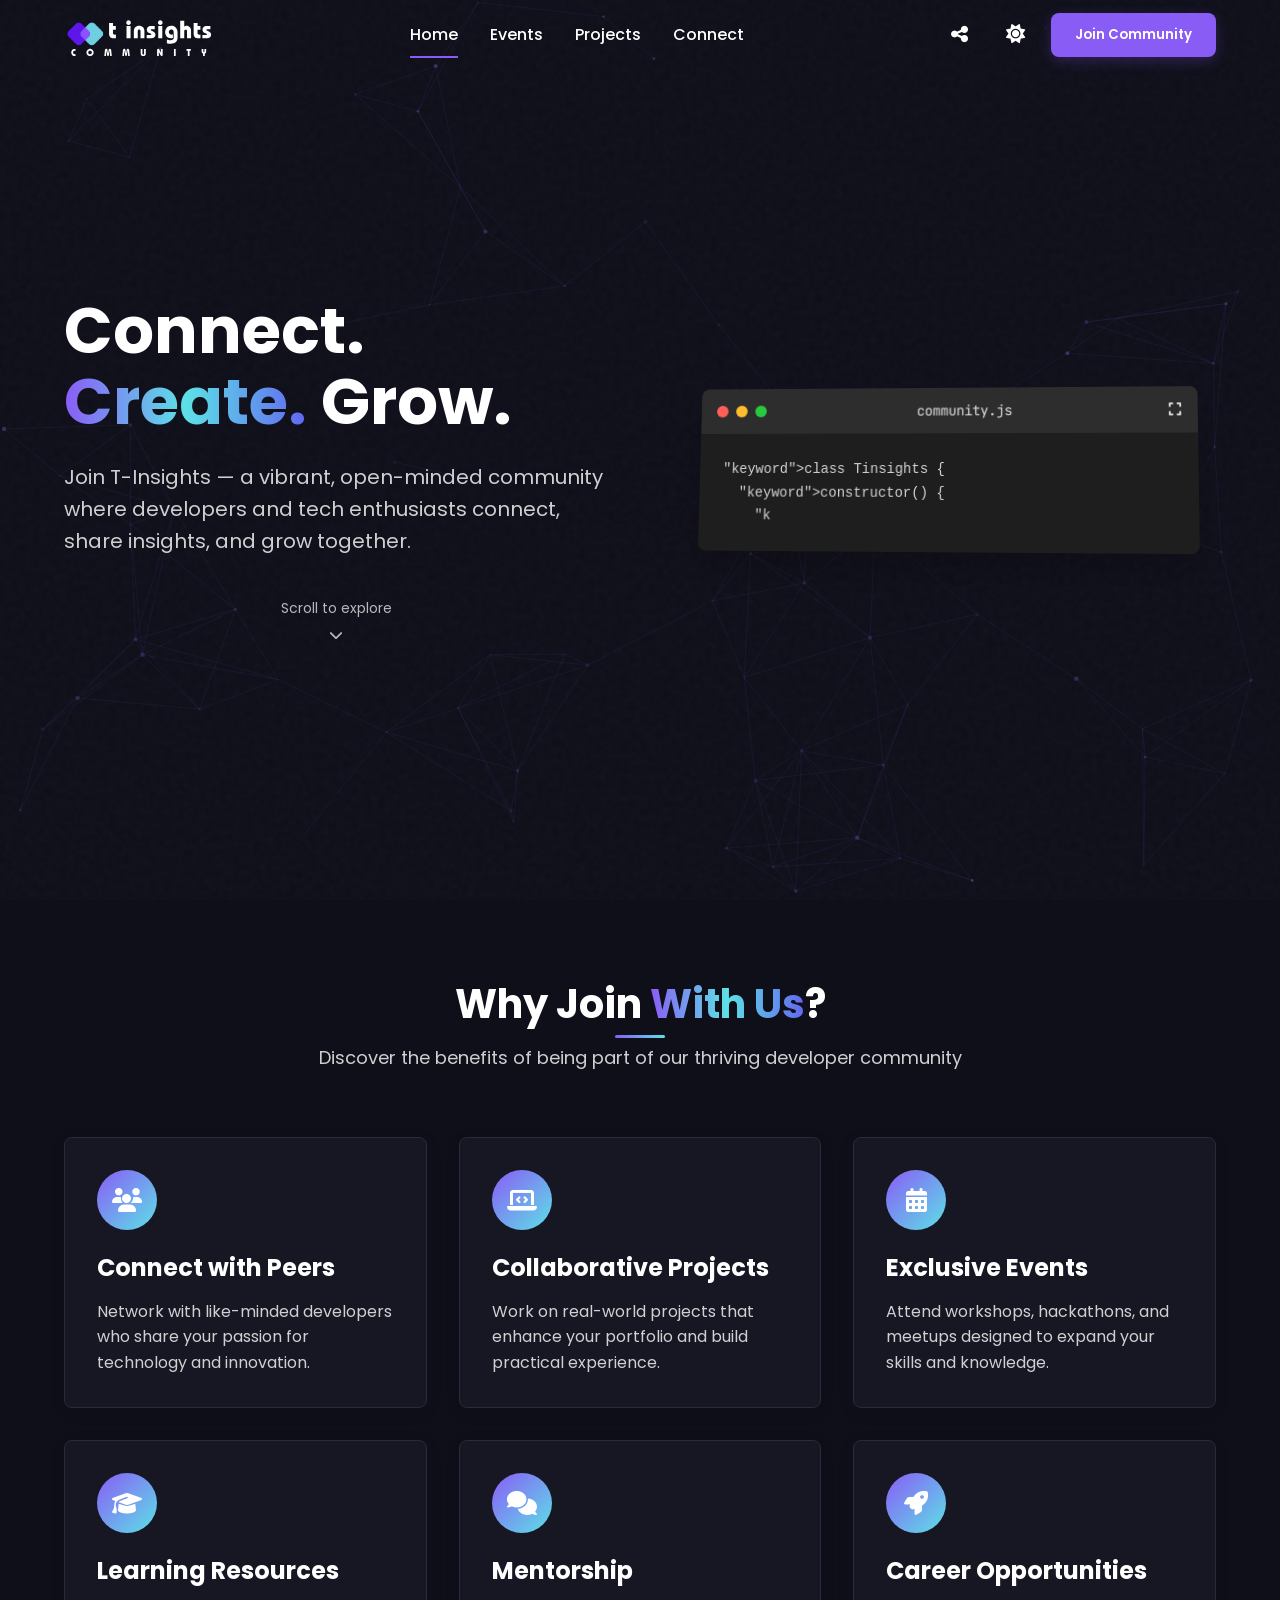
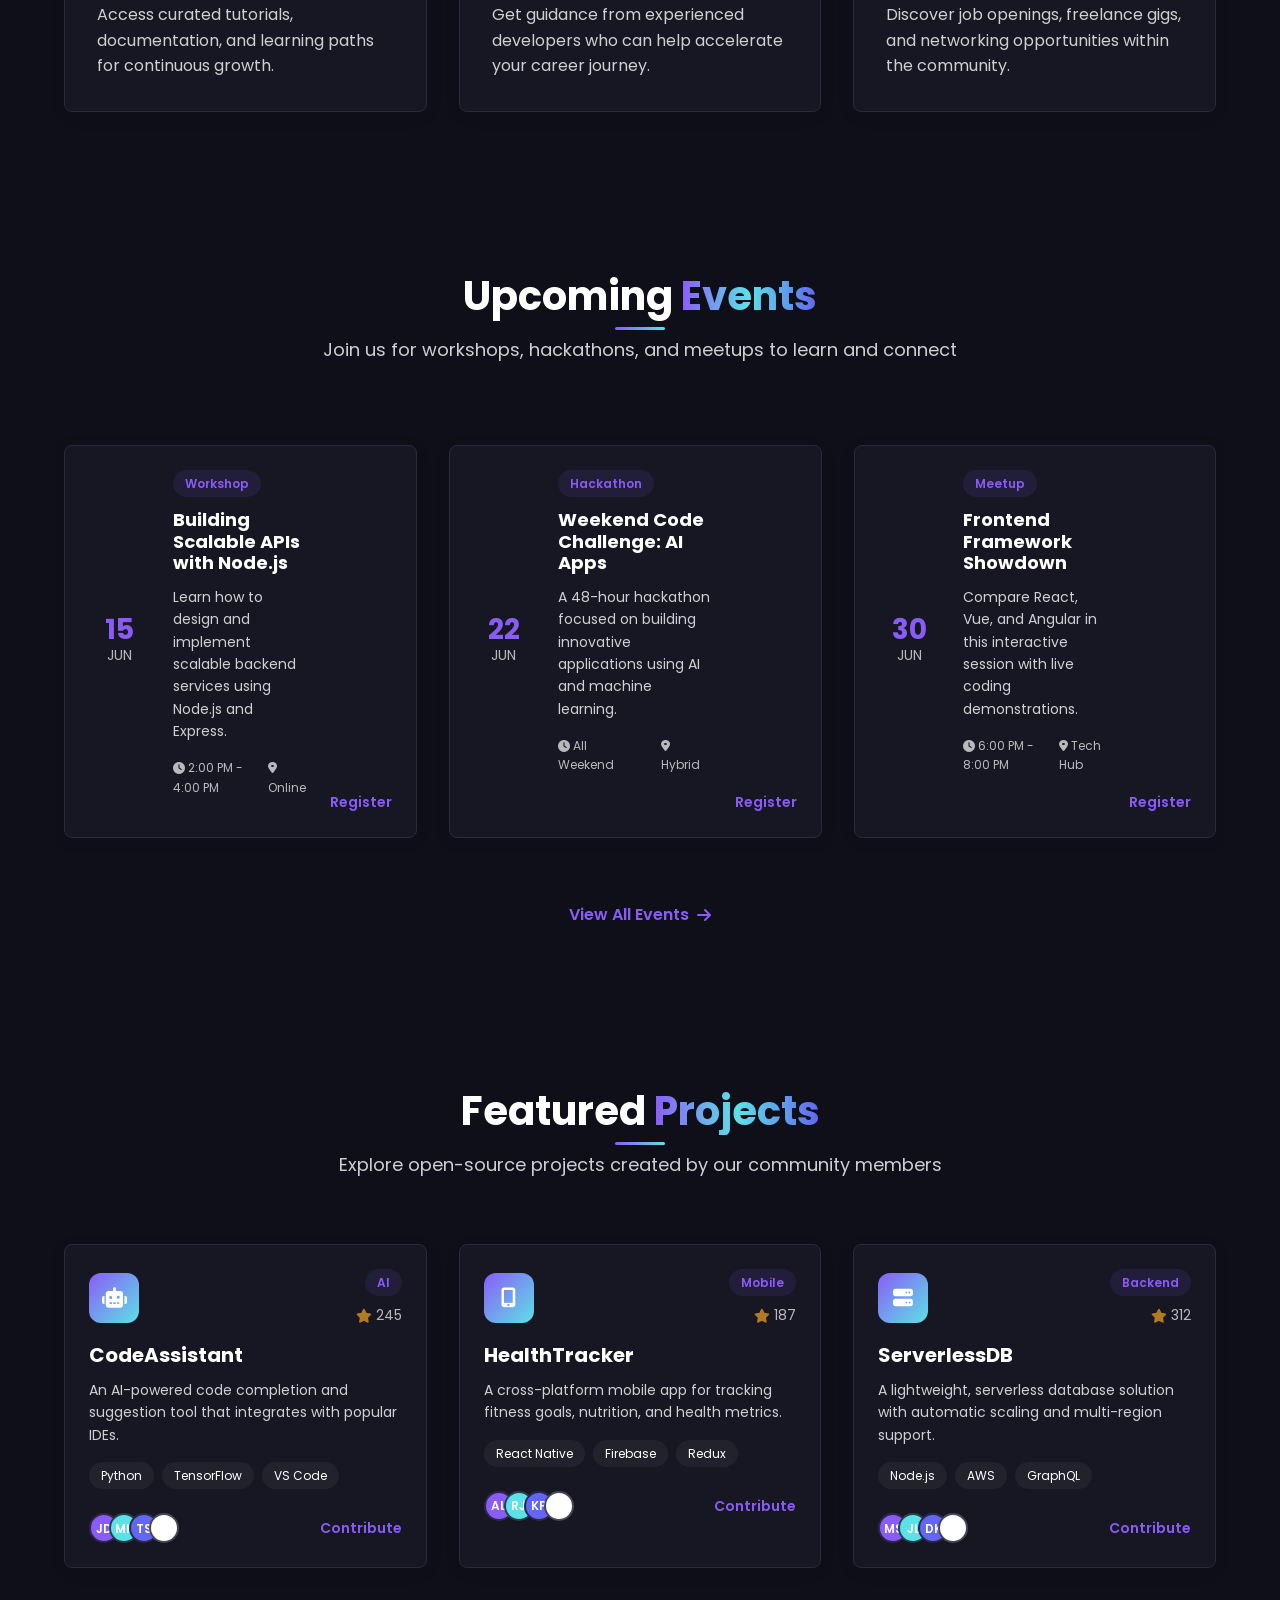
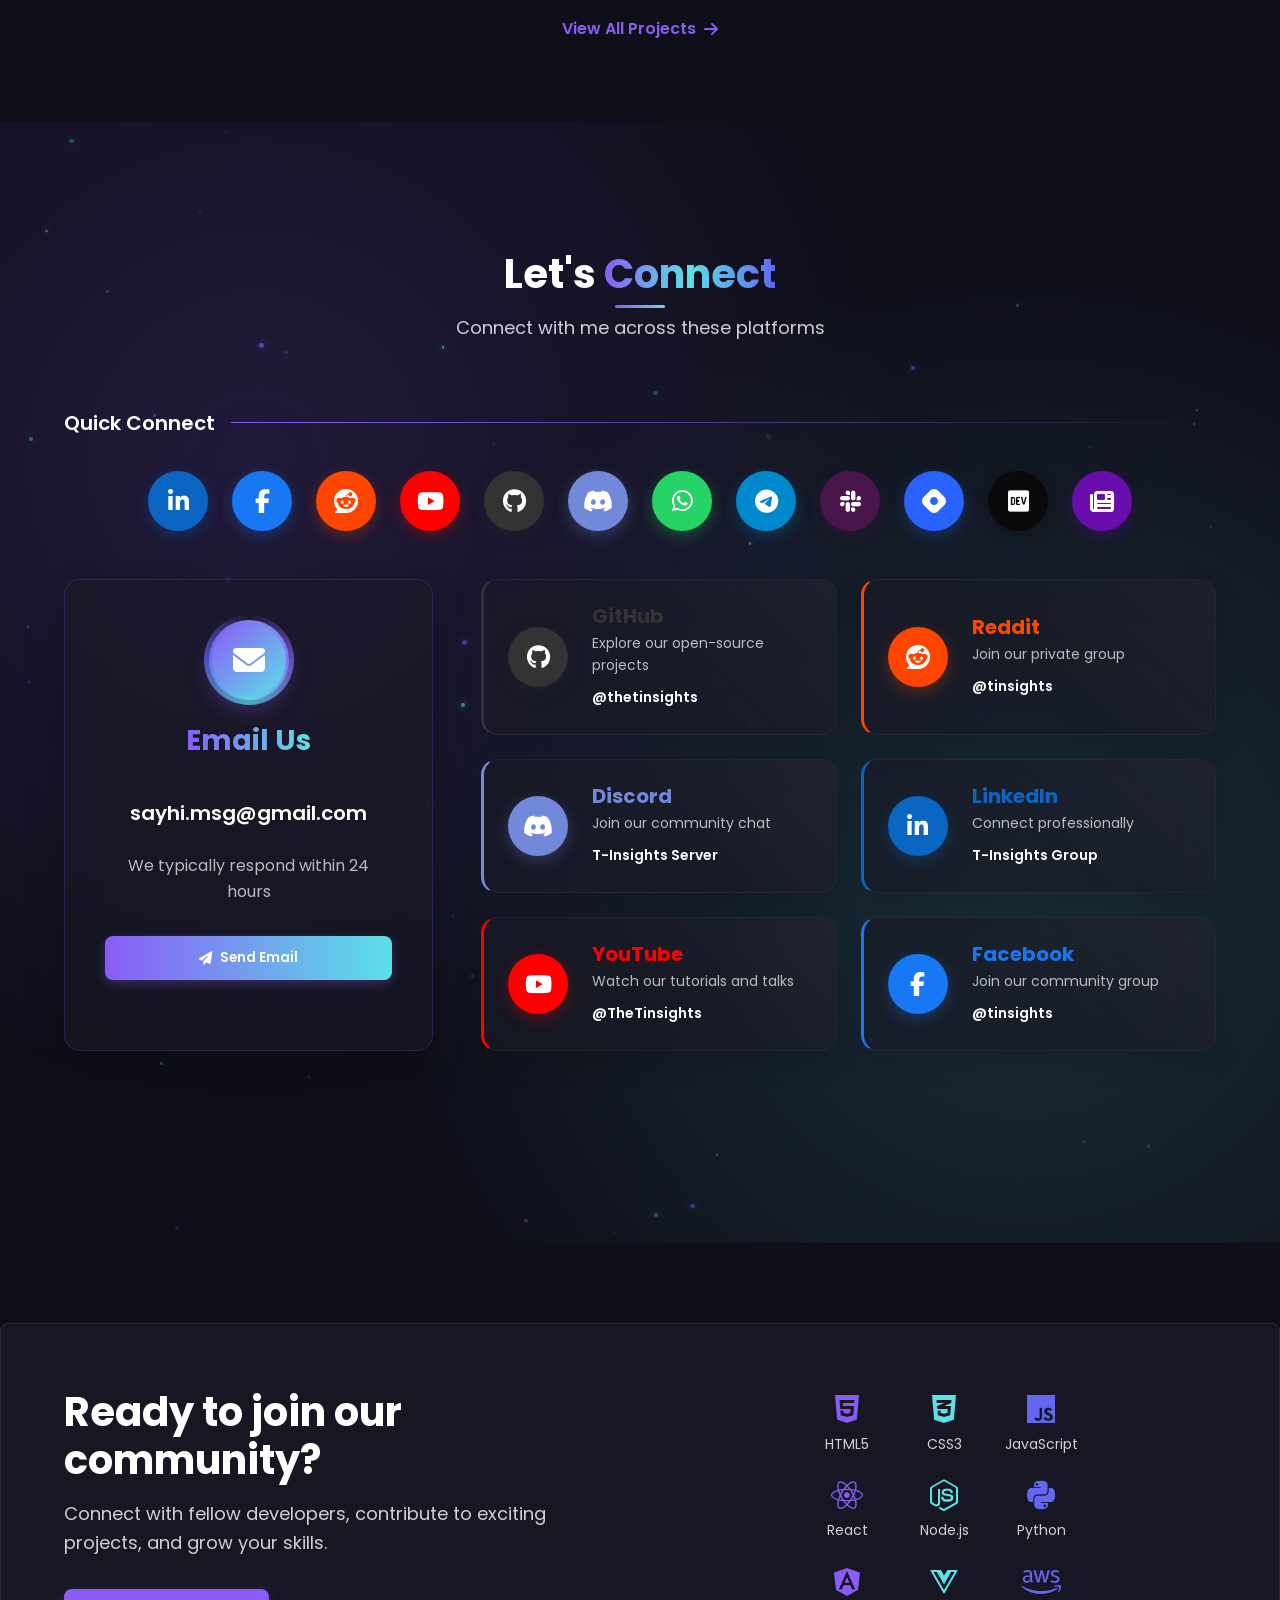
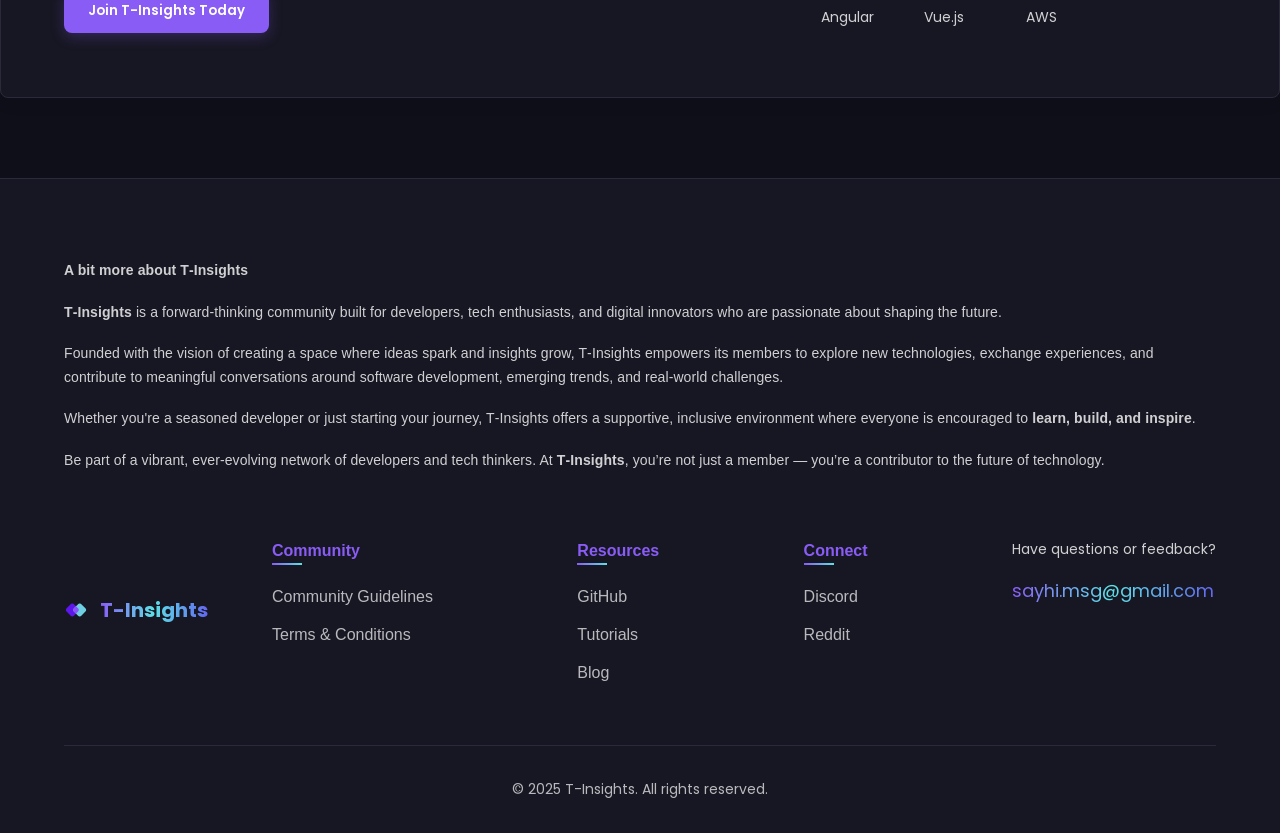
==== commit 9869b425: "(feat) update" ====
--- a/index.html
+++ b/index.html
@@ -207,6 +207,7 @@
         </div>
       </section>
 
+      <!-- Features -->
       <section id="features" class="features">
         <div class="container">
           <div class="section-header">
@@ -281,6 +282,7 @@
         </div>
       </section>
 
+      <!-- Events -->
       <section id="events" class="events">
         <div class="container">
           <div class="section-header">
@@ -350,13 +352,14 @@
             </div>
           </div>
           <div class="view-all">
-            <a href="#" class="view-all-link"
+            <a href="./pages/update.html" class="view-all-link"
               >View All Events <i class="fas fa-arrow-right"></i
             ></a>
           </div>
         </div>
       </section>
 
+      <!-- Projects -->
       <section id="projects" class="projects">
         <div class="container">
           <div class="section-header">
@@ -364,6 +367,7 @@
             <p>Explore open-source projects created by our community members</p>
           </div>
           <div class="projects-grid">
+            <!-- Project - 1 -->
             <div class="project-card">
               <div class="project-header">
                 <div class="project-logo">
@@ -394,9 +398,12 @@
                   <div class="avatar">TS</div>
                   <div class="avatar">+4</div>
                 </div>
-                <a href="#" class="contribute-link">Contribute</a>
-              </div>
-            </div>
+                <a href="./pages/update.html" class="contribute-link"
+                  >Contribute</a
+                >
+              </div>
+            </div>
+            <!-- Project - 2 -->
             <div class="project-card">
               <div class="project-header">
                 <div class="project-logo">
@@ -427,9 +434,12 @@
                   <div class="avatar">KP</div>
                   <div class="avatar">+2</div>
                 </div>
-                <a href="#" class="contribute-link">Contribute</a>
-              </div>
-            </div>
+                <a href="./pages/update.html" class="contribute-link"
+                  >Contribute</a
+                >
+              </div>
+            </div>
+            <!-- Project - 3 -->
             <div class="project-card">
               <div class="project-header">
                 <div class="project-logo">
@@ -460,12 +470,14 @@
                   <div class="avatar">DK</div>
                   <div class="avatar">+6</div>
                 </div>
-                <a href="#" class="contribute-link">Contribute</a>
+                <a href="./pages/update.html" class="contribute-link"
+                  >Contribute</a
+                >
               </div>
             </div>
           </div>
           <div class="view-all">
-            <a href="#" class="view-all-link"
+            <a href="./pages/update.html" class="view-all-link"
               >View All Projects <i class="fas fa-arrow-right"></i
             ></a>
           </div>
@@ -734,6 +746,7 @@
         </div>
       </section>
 
+      <!-- Community Join -->
       <section id="join" class="join-section">
         <div class="container">
           <div class="join-content">
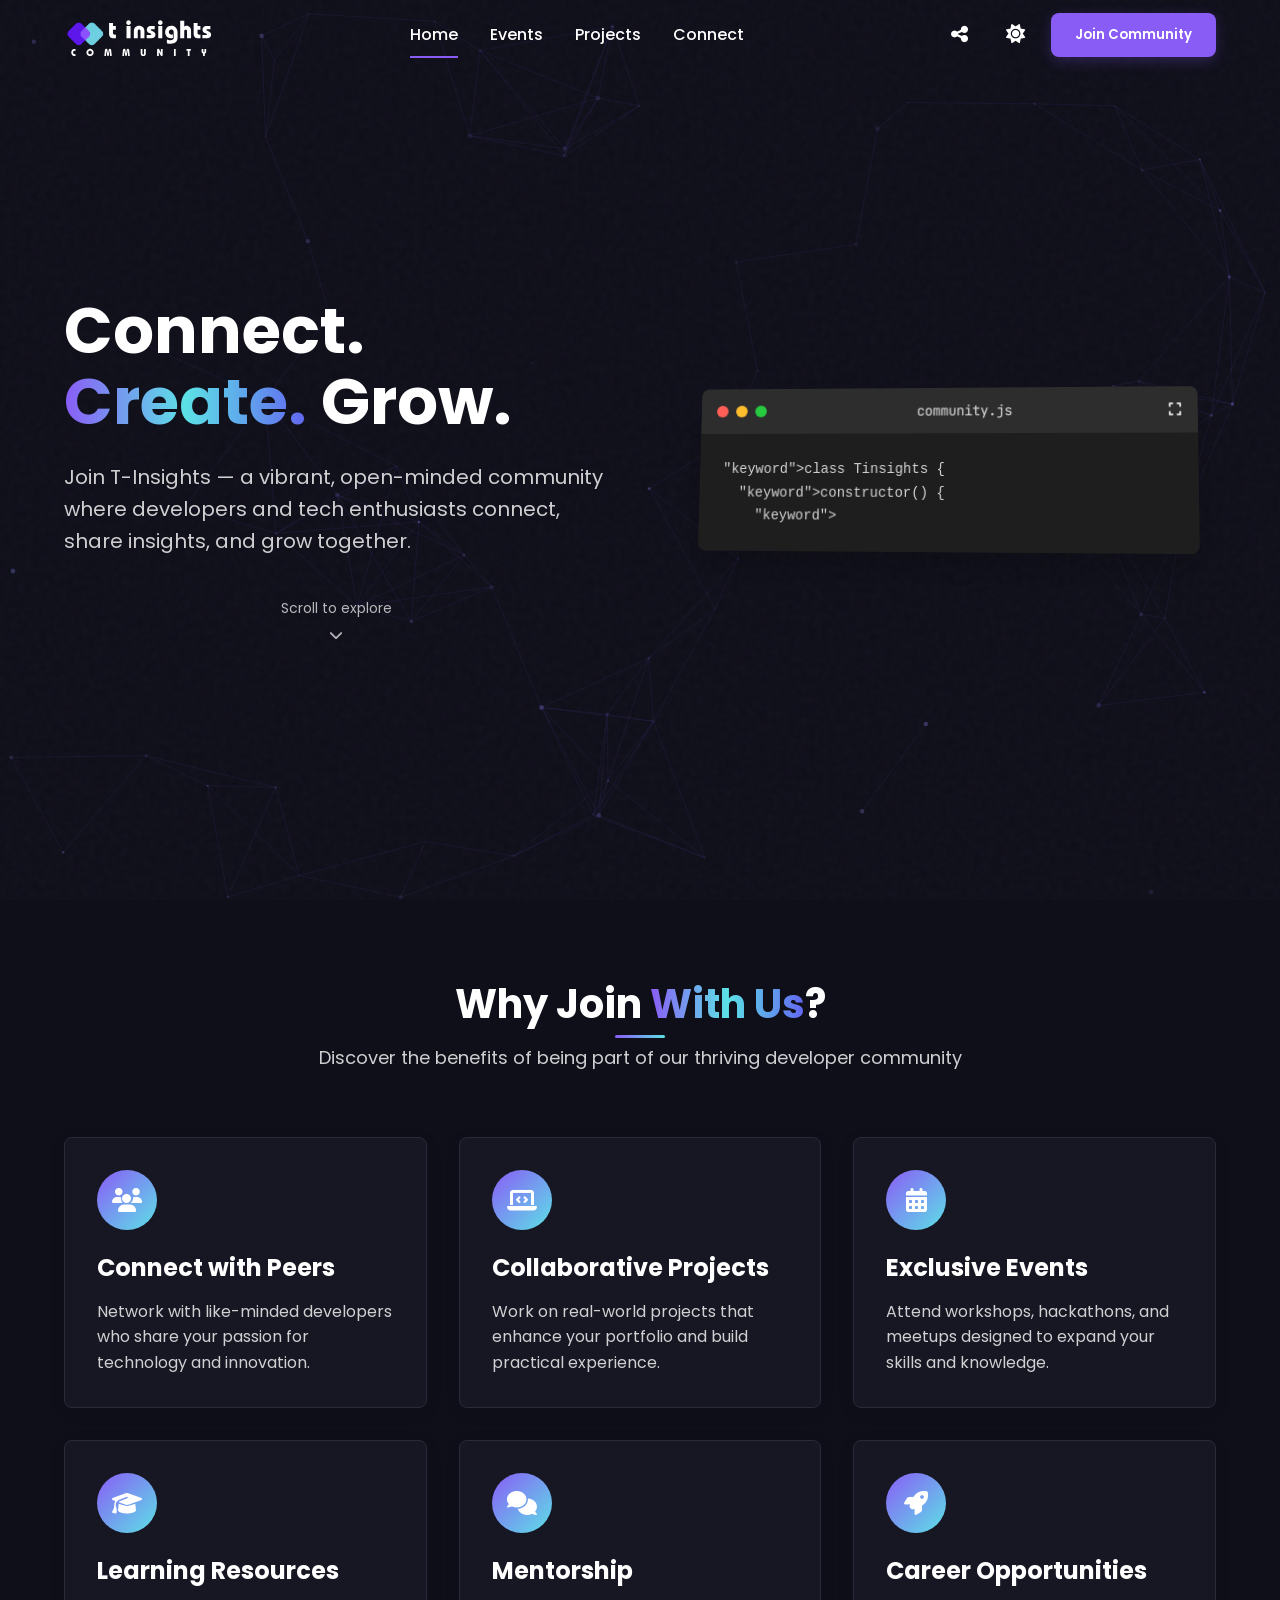
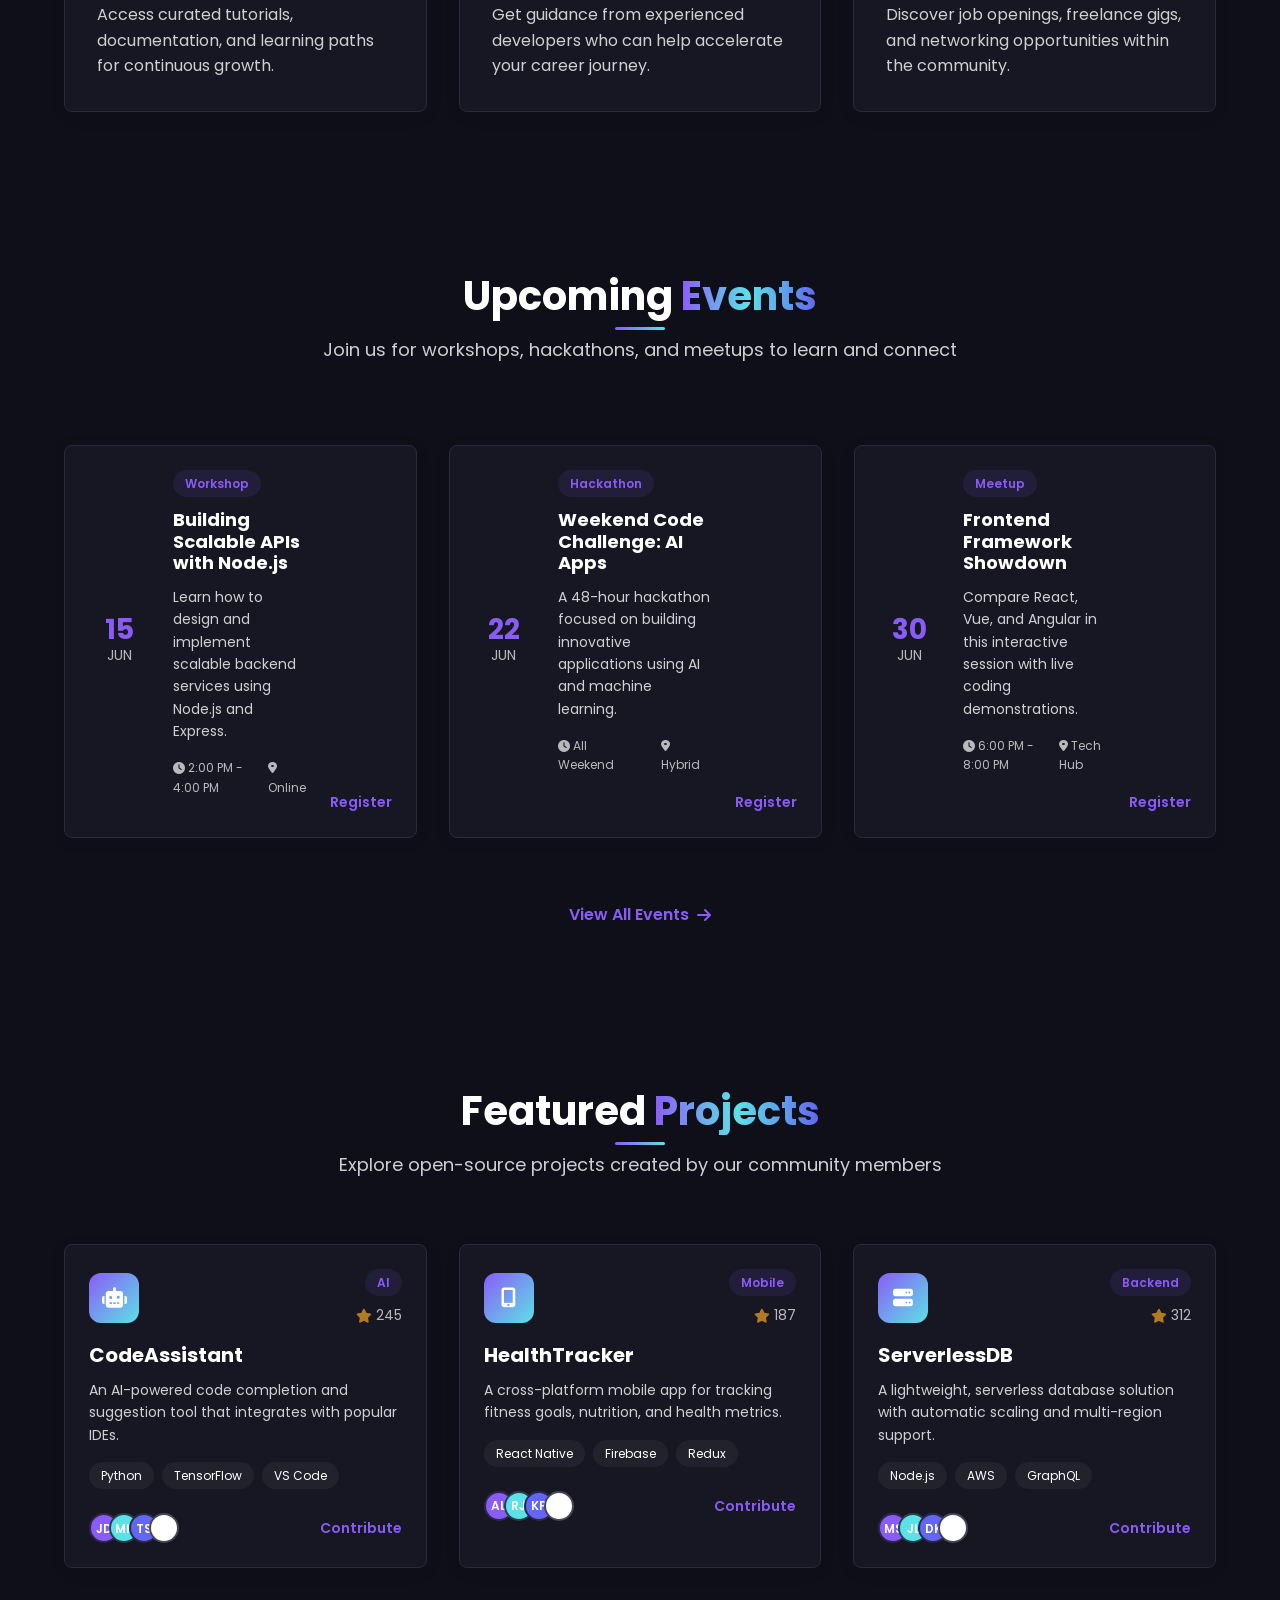
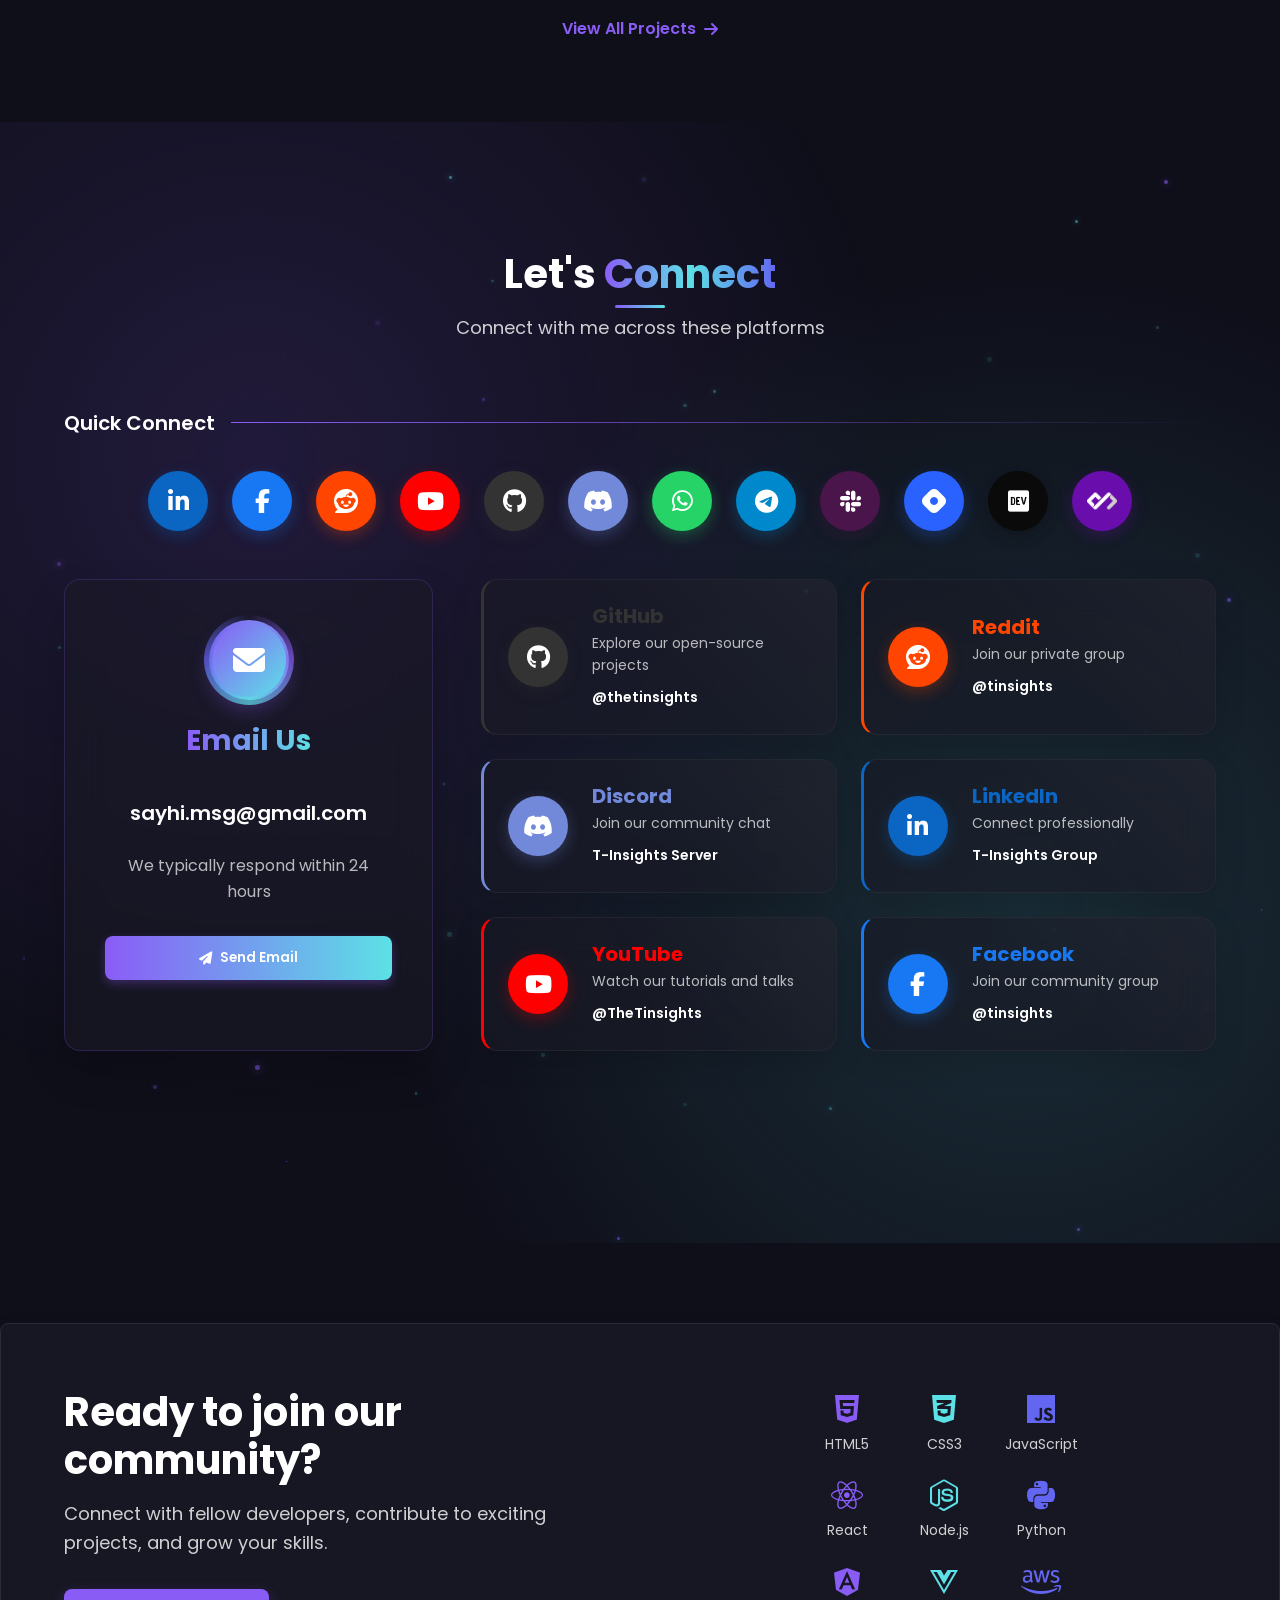
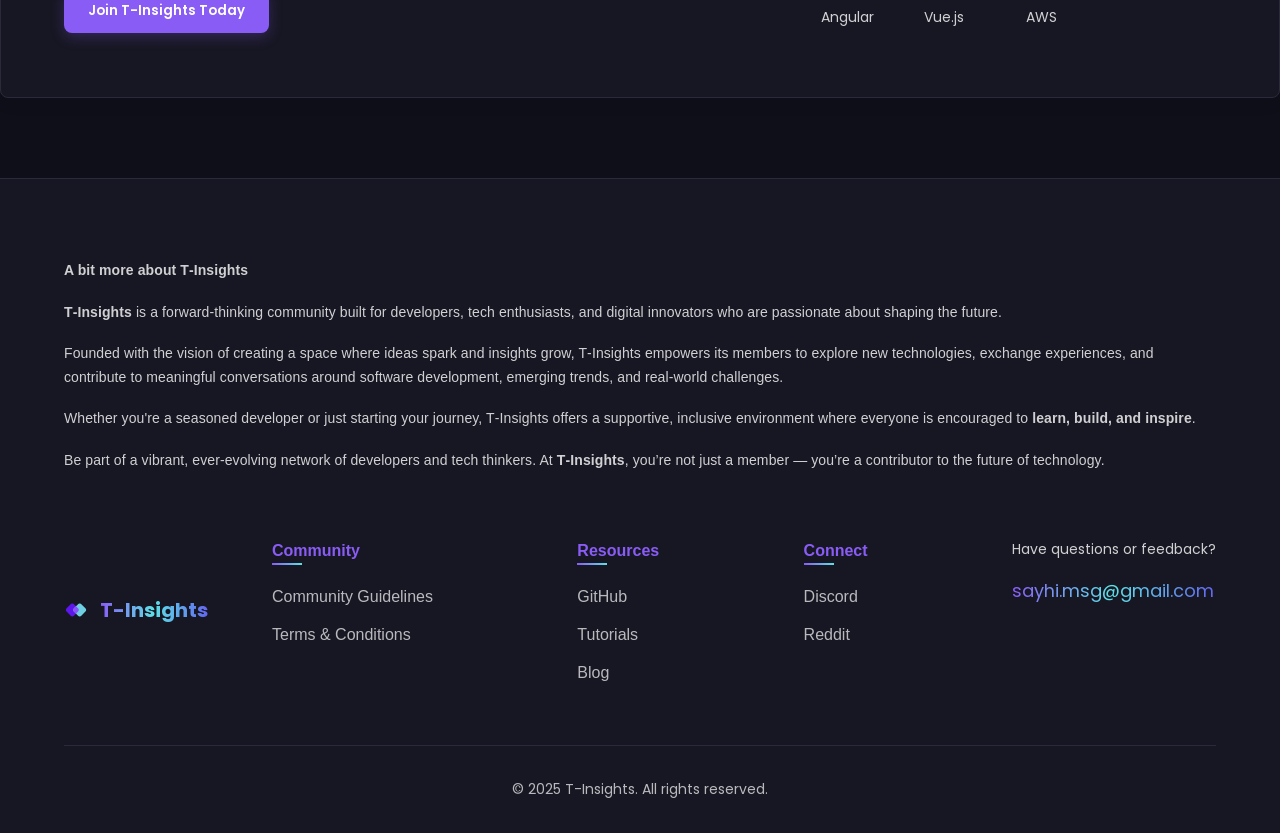
==== commit d78bda69: "(feat) update" ====
--- a/index.html
+++ b/index.html
@@ -596,7 +596,13 @@
                 data-platform="dailydev"
                 target="_blank"
               >
-                <i class="fas fa-newspaper"></i>
+                <img
+                  src="./assets/images/icons/dailydev.svg"
+                  alt="DailyDev"
+                  width="30"
+                  height="30"
+                  style="vertical-align: middle"
+                />
               </a>
             </div>
           </div>
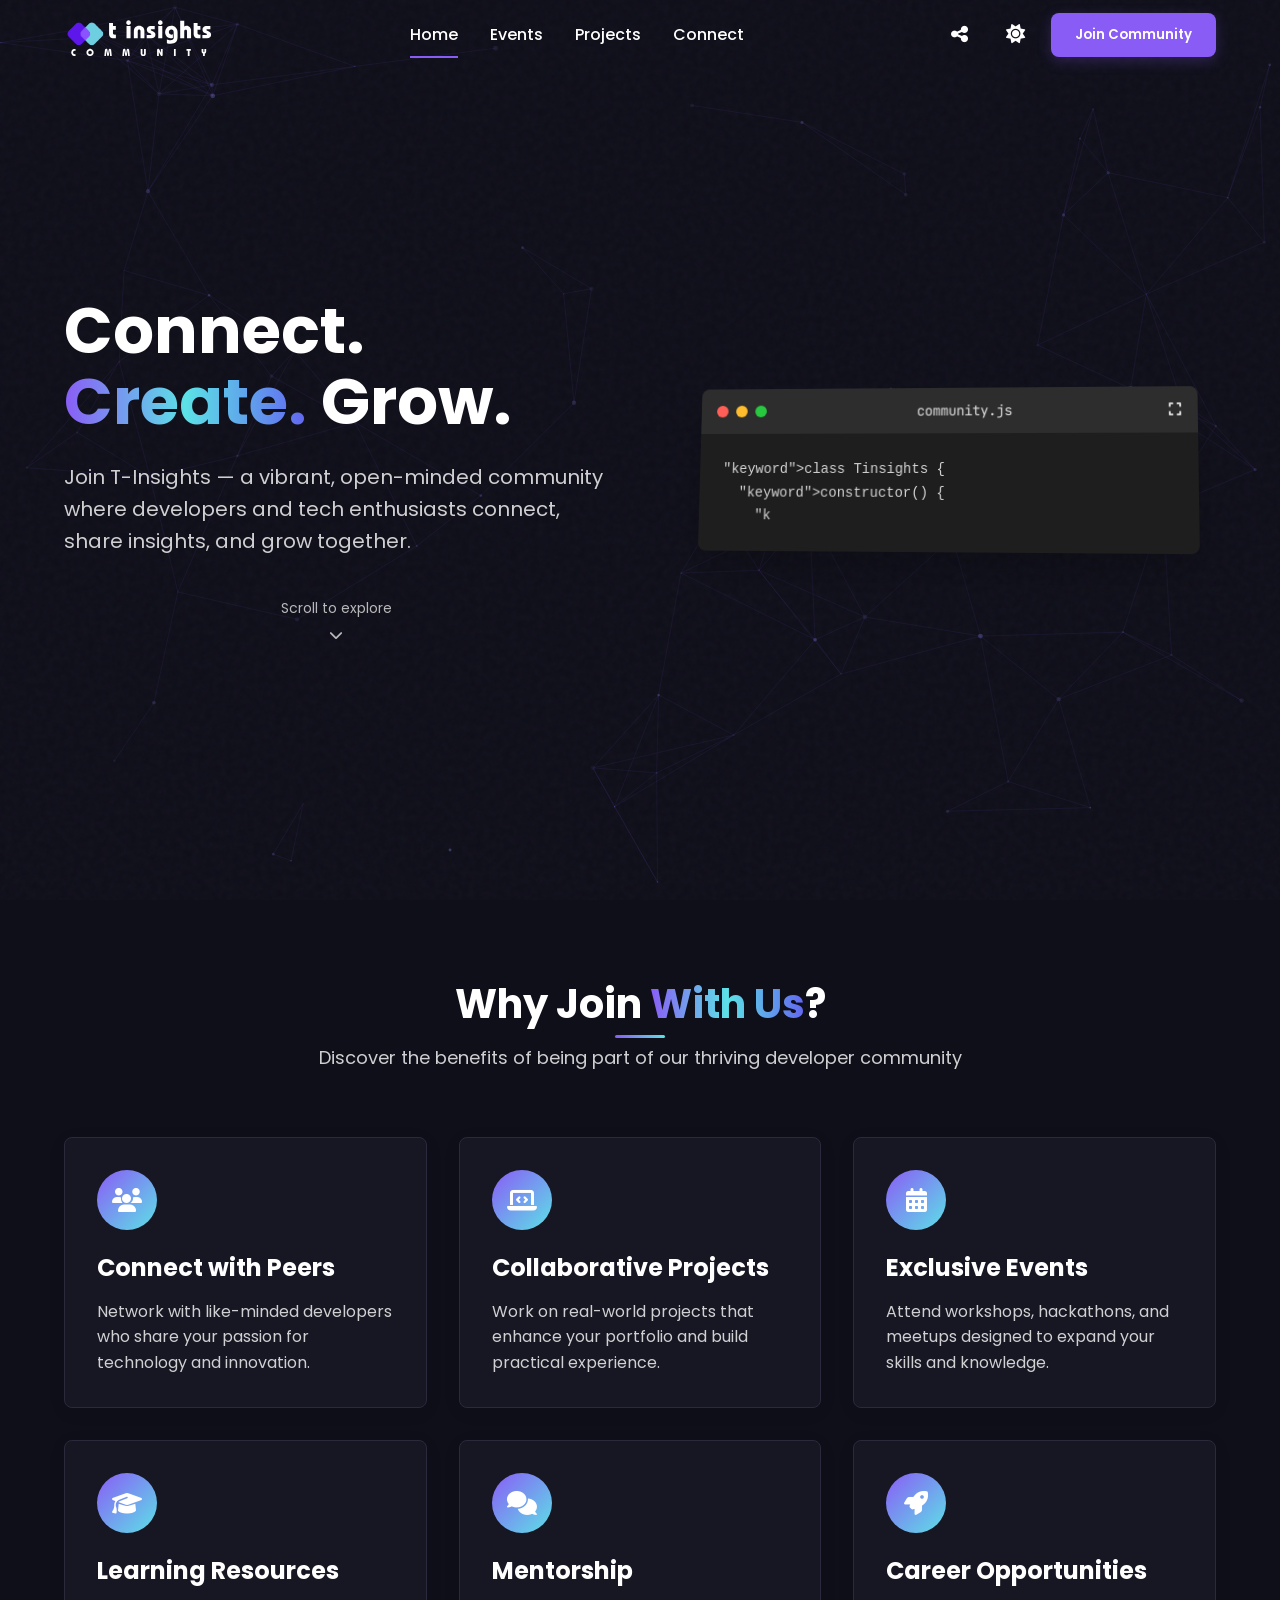
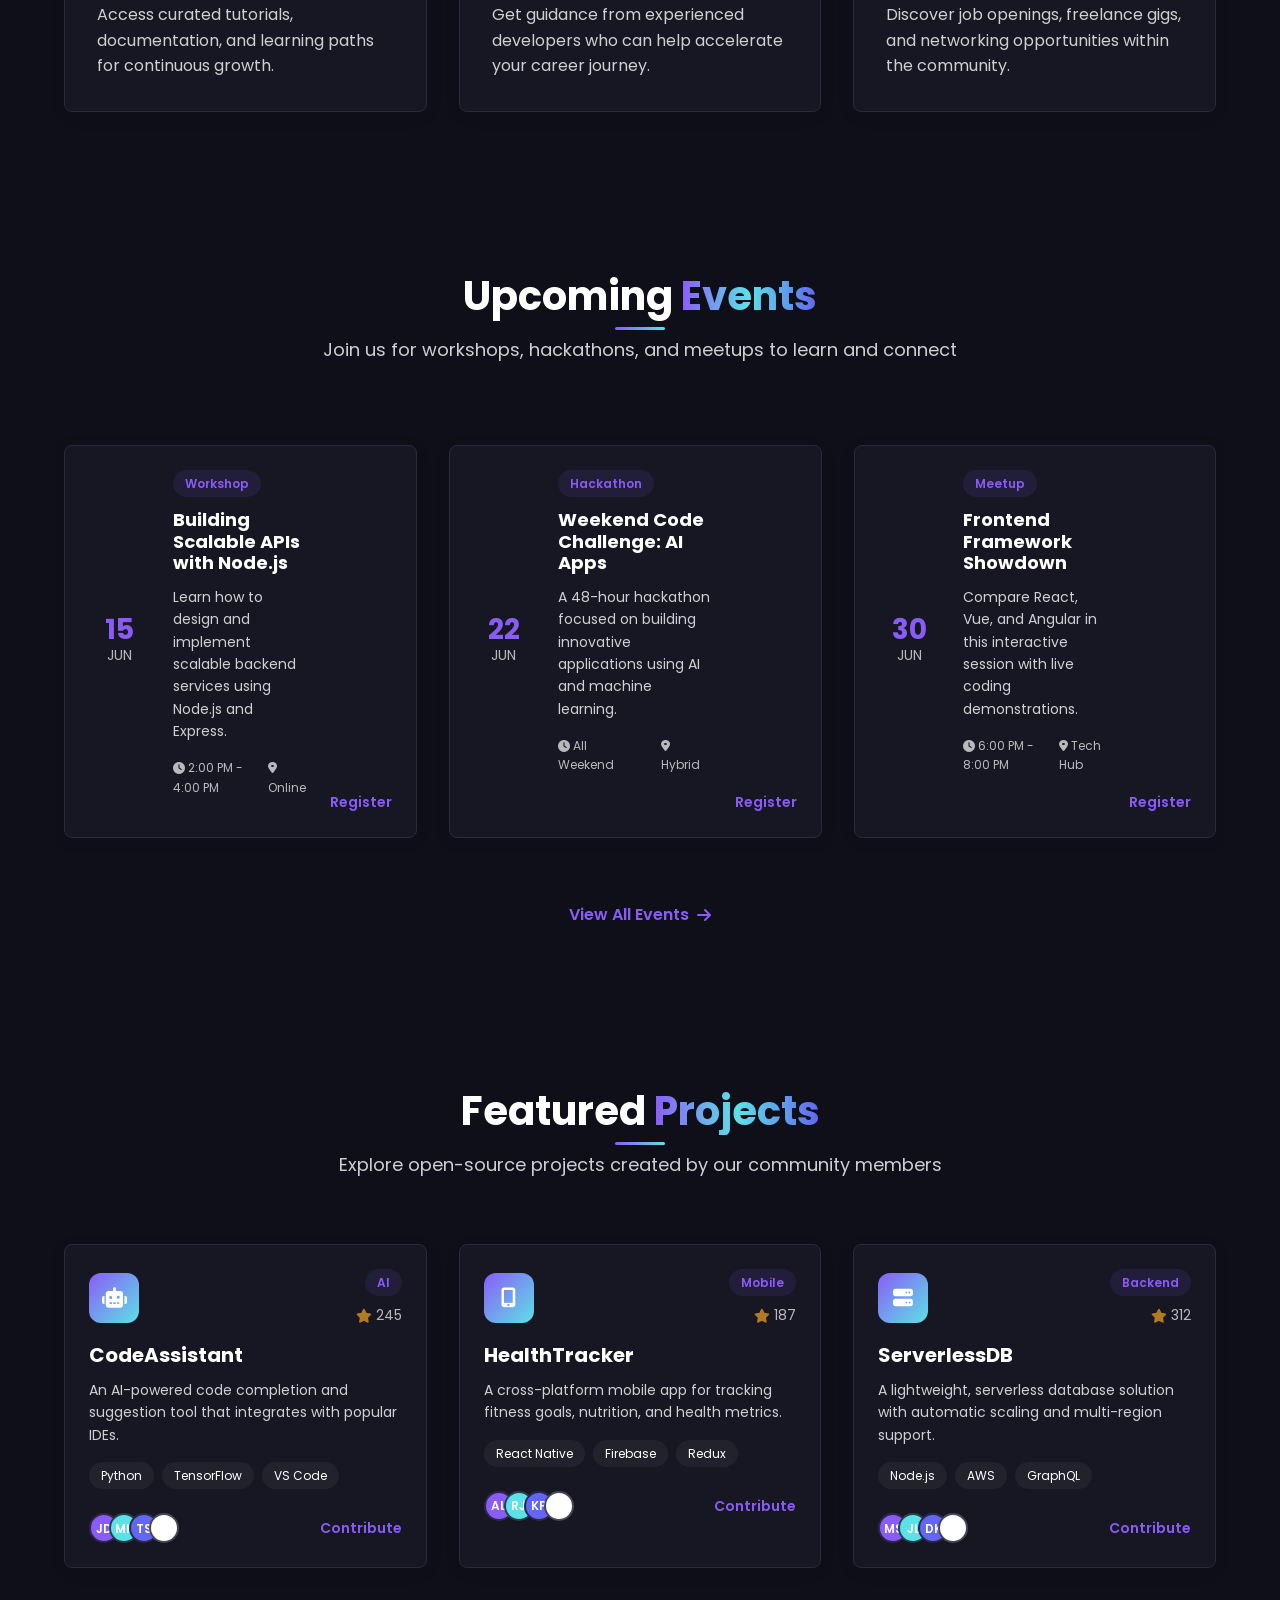
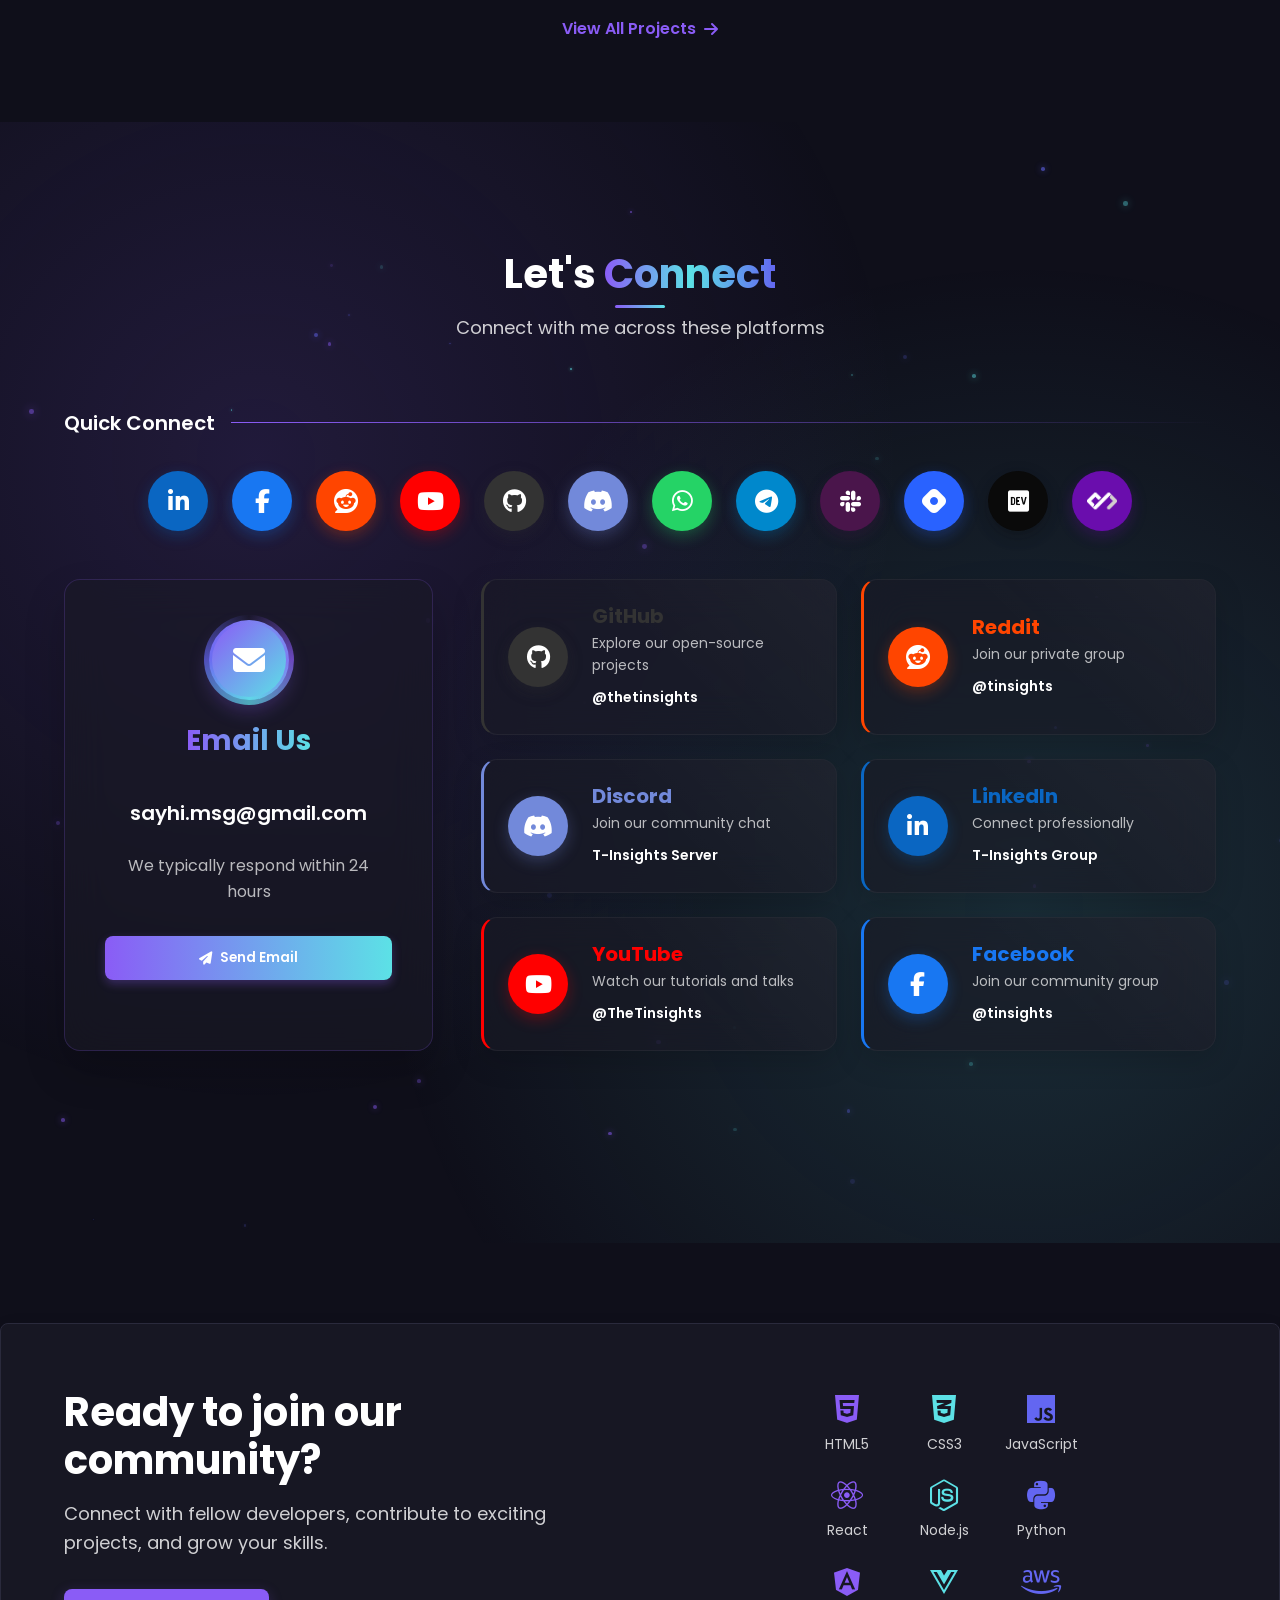
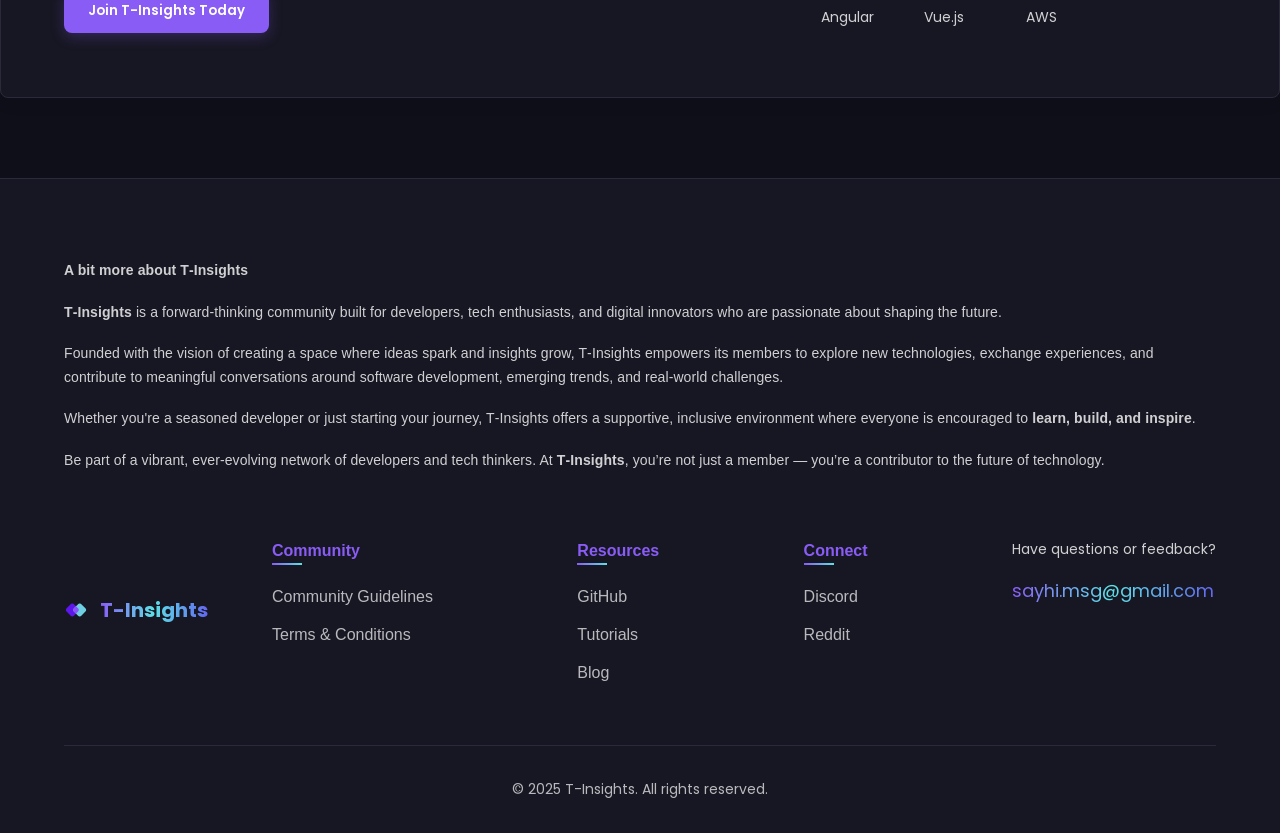
==== commit 40c3669e: "(feat) update" ====
--- a/index.html
+++ b/index.html
@@ -5,39 +5,50 @@
     <meta name="viewport" content="width=device-width, initial-scale=1.0" />
     <title>T-Insights | Where Developers Connect</title>
 
-    <!-- ===== META TAG <START> ====== -->
+    <!-- ===== META TAG <START> ===== -->
     <meta
       name="description"
-      content="Join T-Insights, a vibrant community for developers and tech enthusiasts to connect, share insights, and grow together. Explore events, projects, and resources."
+      content="T-Insights is a thriving developer community where tech enthusiasts connect, collaborate, and grow through events, open-source projects, and shared resources."
+    />
+    <meta
+      name="keywords"
+      content="developer community, T-Insights, tech events, open source, programming, coding, tech insights, developer network"
     />
     <meta name="author" content="Muhammad S.A. Iqbal" />
     <meta name="theme-color" content="#1a1a1a" />
     <meta name="robots" content="index, follow" />
-    <meta property="og:title" content="T-Insights | Where Developers Connect" />
+
+    <!-- Open Graph (Facebook, LinkedIn, etc.) -->
+    <meta
+      property="og:title"
+      content="T-Insights | Developer Community for Tech Enthusiasts"
+    />
     <meta
       property="og:description"
-      content="Join T-Insights, a vibrant community for developers and tech enthusiasts to connect, share insights, and grow together. Explore events, projects, and resources."
+      content="Join T-Insights – a place where developers collaborate, share knowledge, and explore tech projects together. Discover events, tools, and insights."
     />
     <meta property="og:image" content="./assets/images/tinsights-share.png" />
     <meta property="og:url" content="https://tinsights.vercel.app" />
     <meta property="og:type" content="website" />
     <meta property="og:site_name" content="T-Insights" />
+
+    <!-- Twitter Card -->
     <meta name="twitter:card" content="summary_large_image" />
     <meta
       name="twitter:title"
-      content="T-Insights | Where Developers Connect"
+      content="T-Insights | Developer Community for Tech Enthusiasts"
     />
     <meta
       name="twitter:description"
-      content="Join T-Insights, a vibrant community for developers and tech enthusiasts to connect, share insights, and grow together. Explore events, projects, and resources."
+      content="Connect with passionate developers at T-Insights. Share, learn, and grow in a thriving tech ecosystem."
     />
     <meta name="twitter:image" content="./assets/images/tinsights-share.png" />
-    <meta name="twitter:site" content="T-Insights" />
+    <meta name="twitter:site" content="@msaiqs" />
     <meta name="twitter:creator" content="@msaiqs" />
-    <!-- Remove this line if not using Google Search Console verification, or replace with your actual code, e.g.:
-    <meta name="google-site-verification" content="ACTUAL_VERIFICATION_CODE" />
-    -->
-    <!-- ===== META TAG <END> ====== -->
+
+    <!-- Google Search Console (if applicable) -->
+    <!-- <meta name="google-site-verification" content="ACTUAL_VERIFICATION_CODE" /> -->
+    <!-- ===== META TAG <END> ===== -->
 
     <!-- Favicon Icon -->
     <link rel="icon" href="./assets/images/favicon.ico" type="image/x-icon" />
